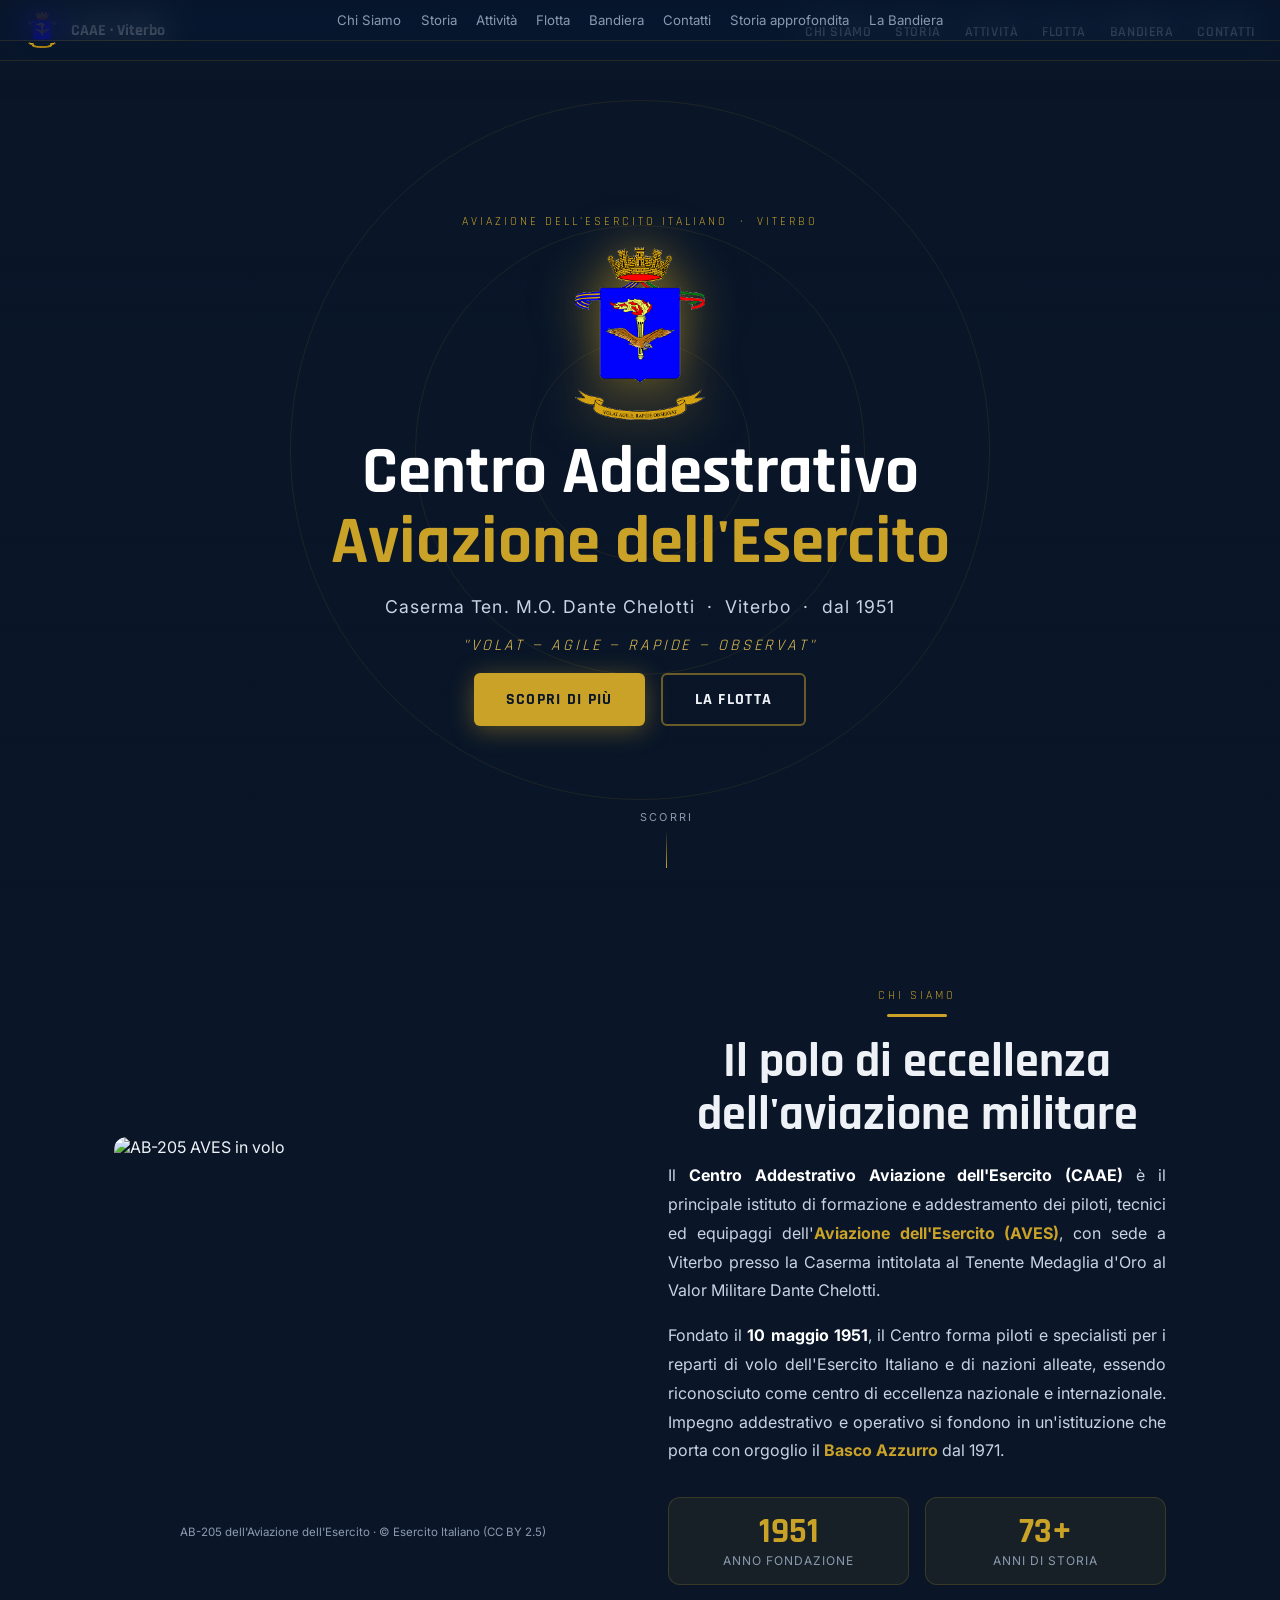
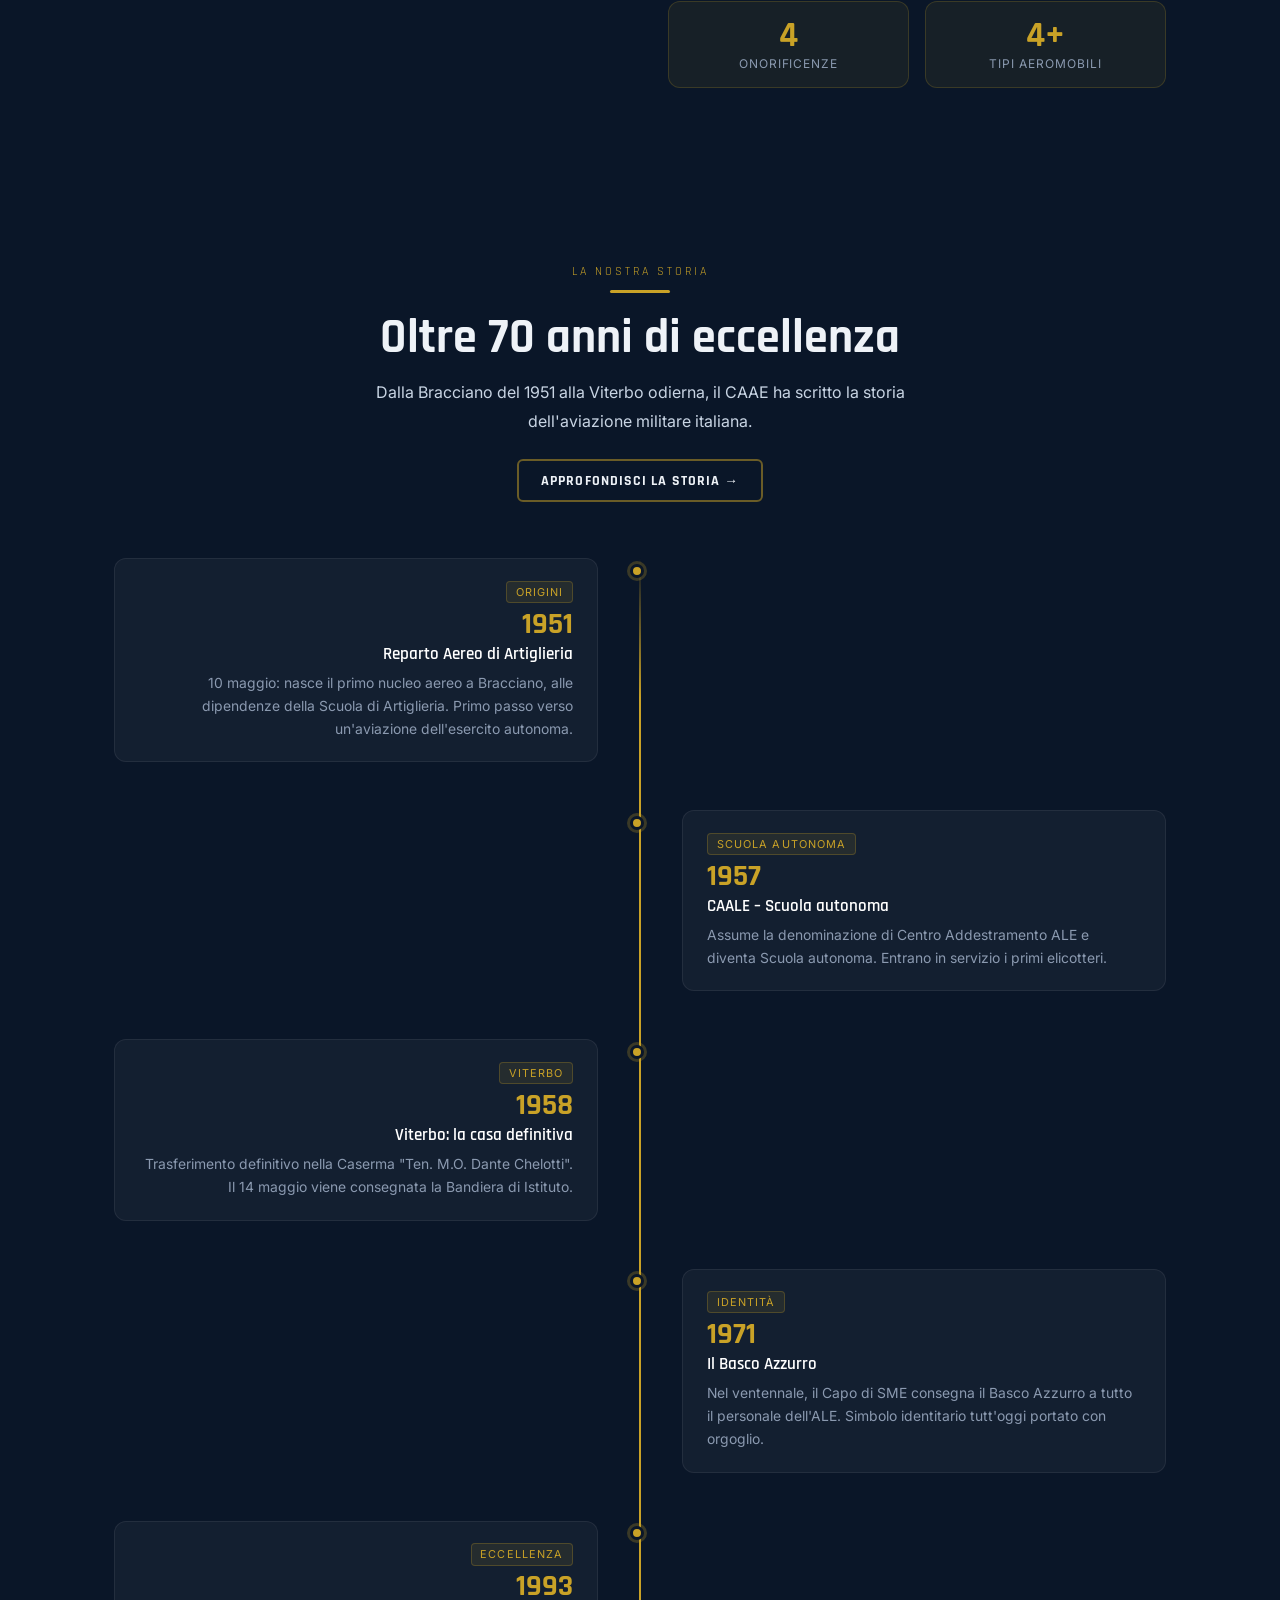
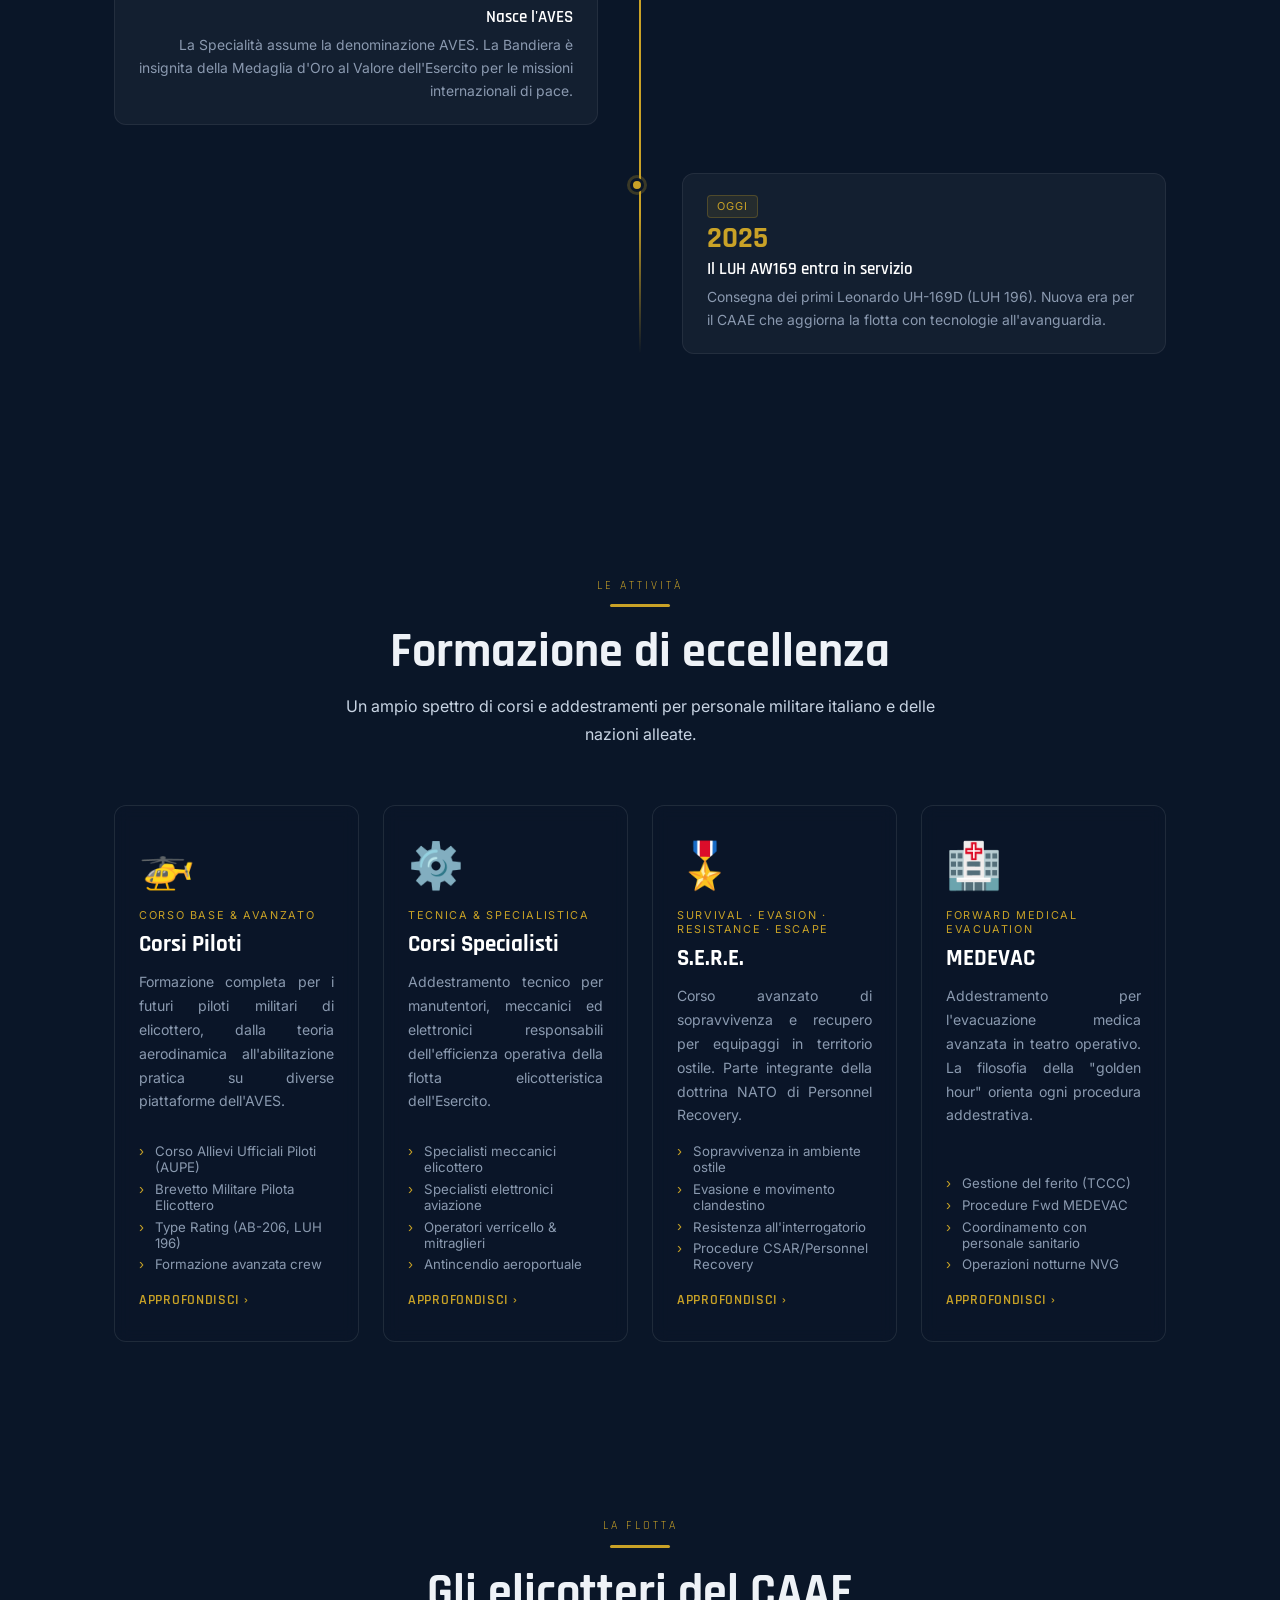
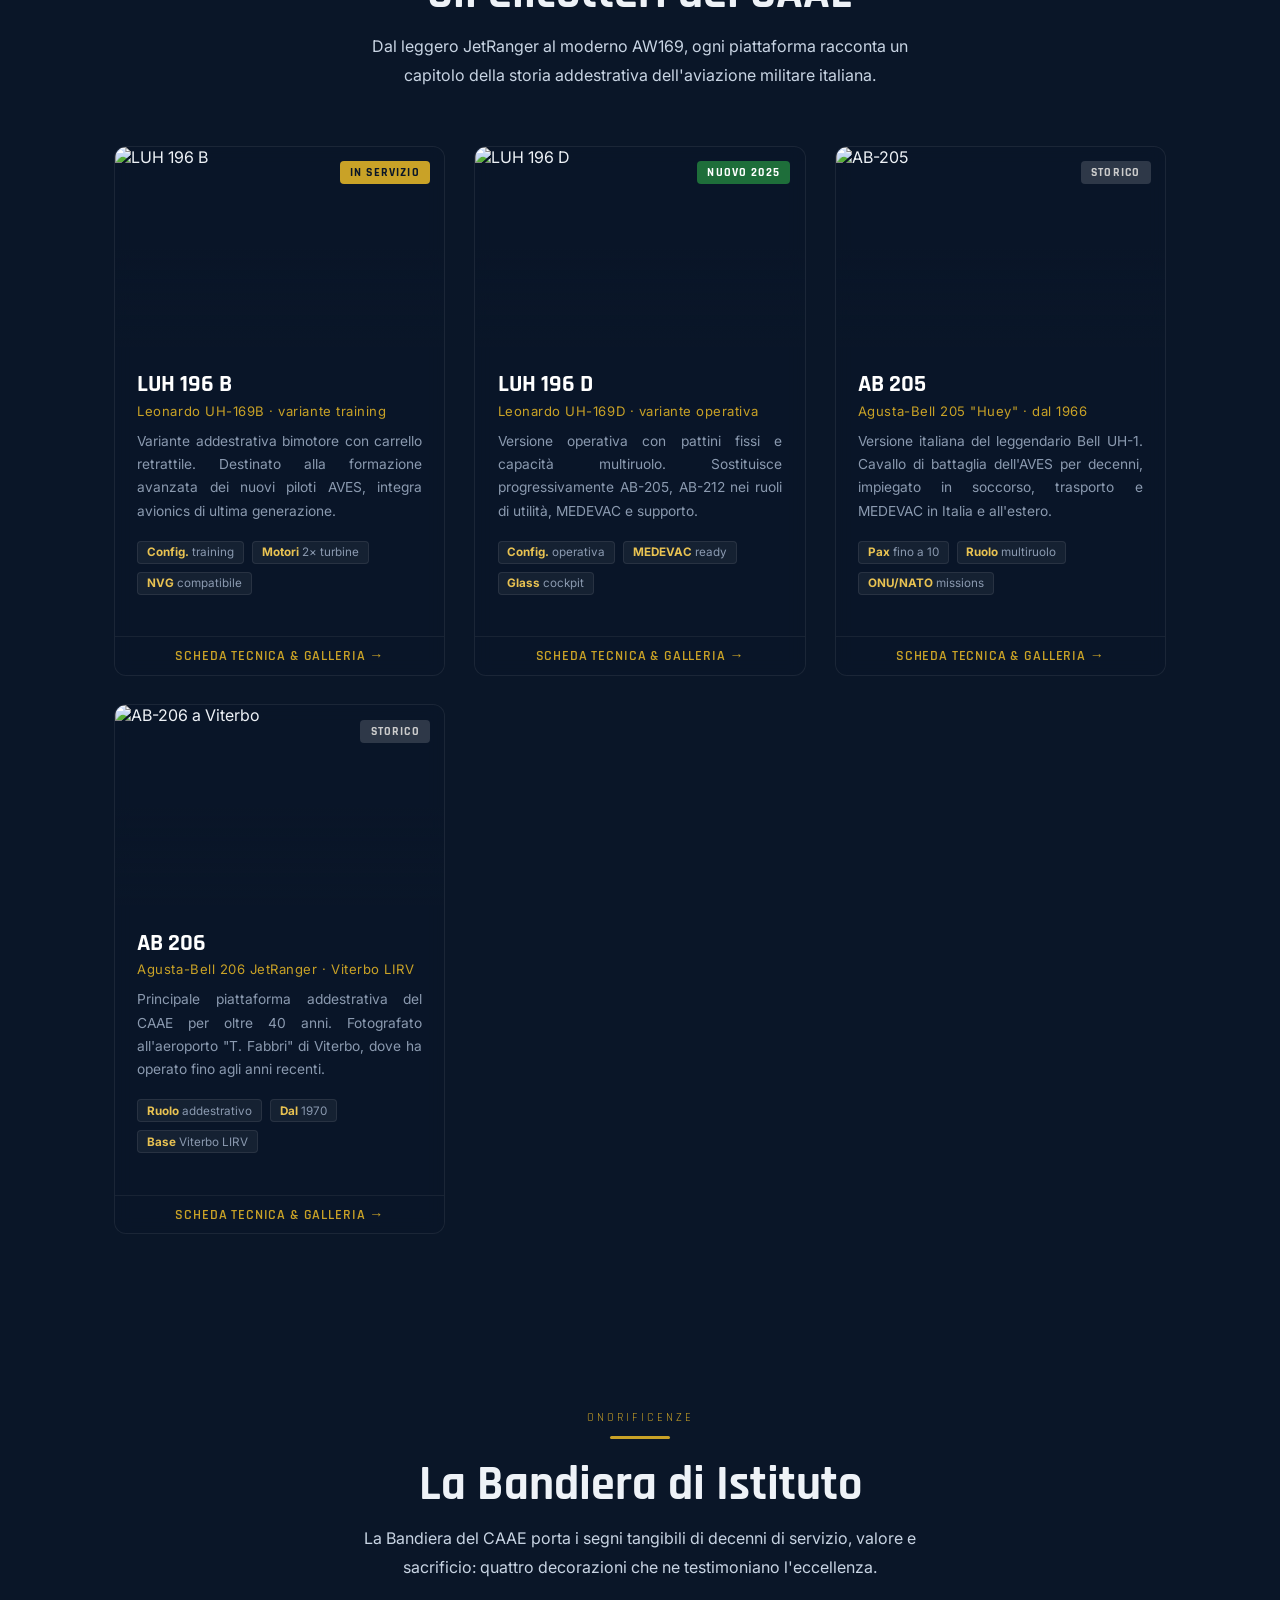
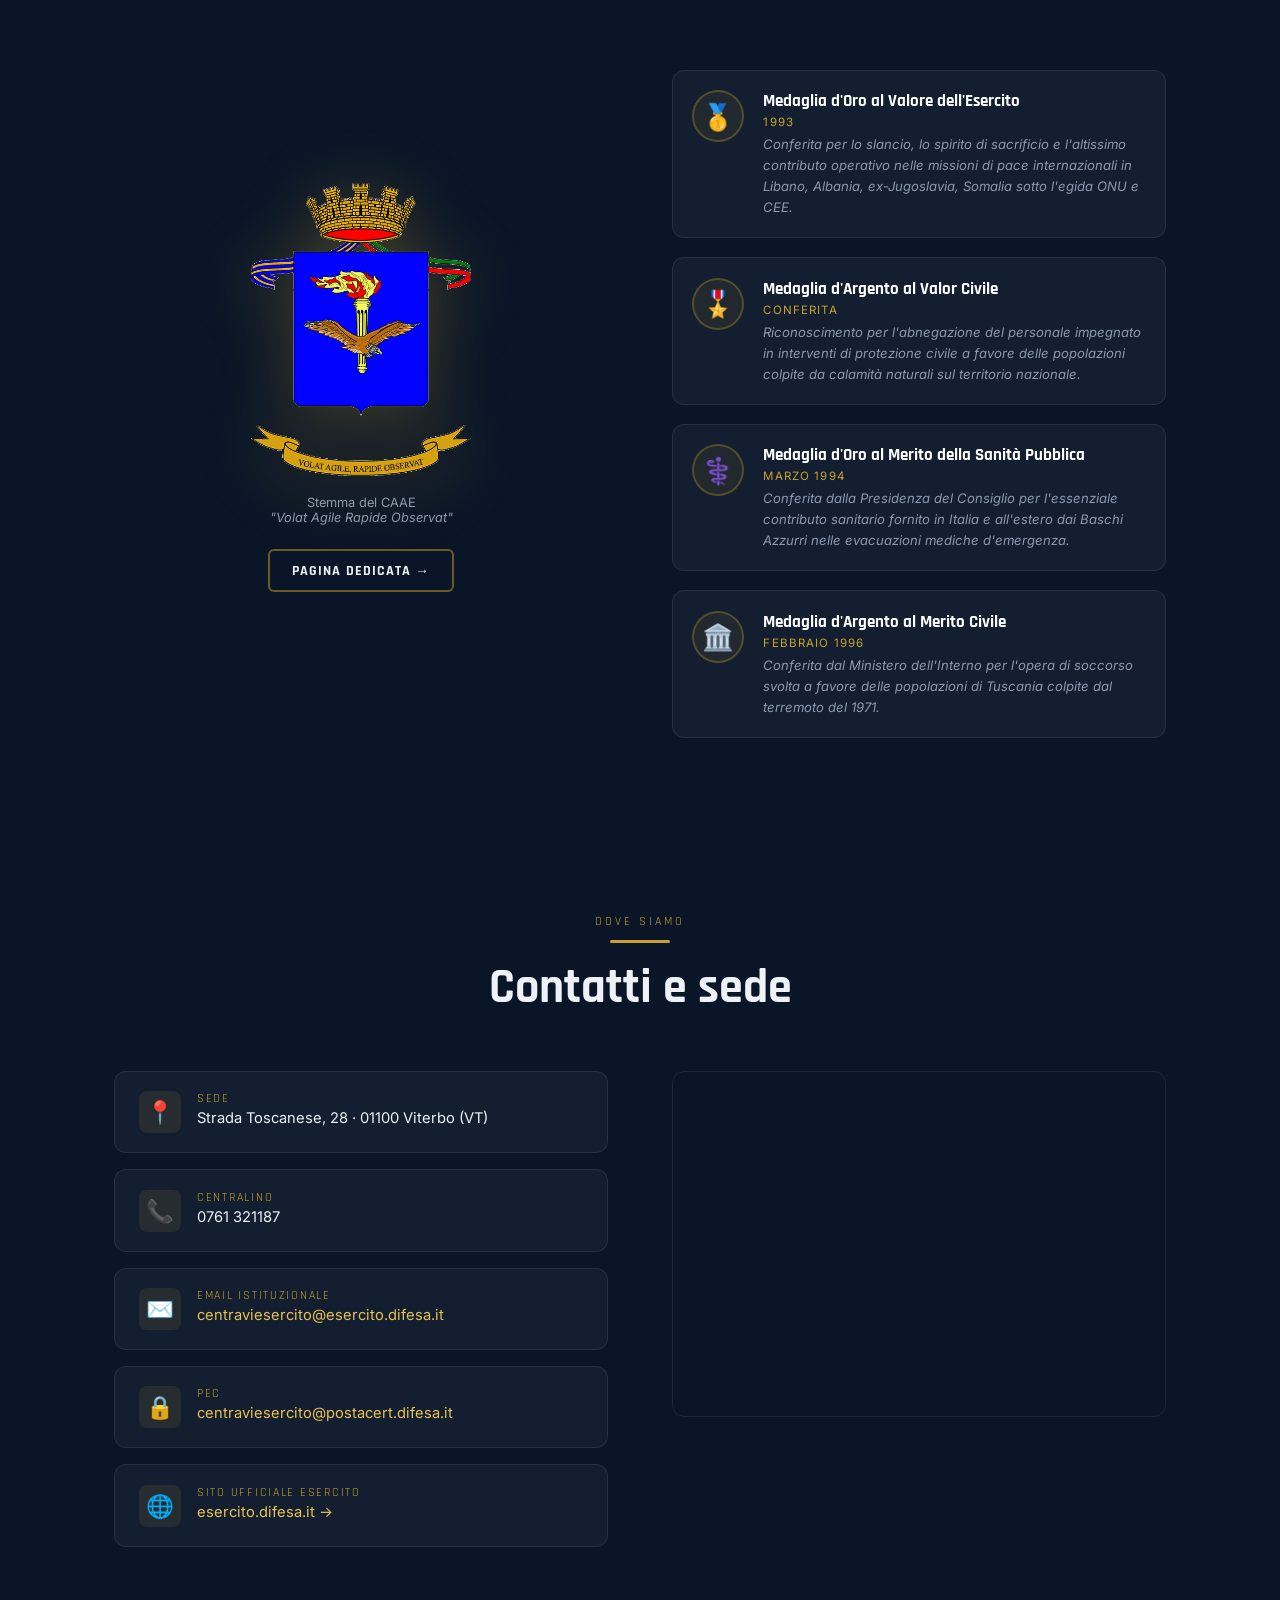
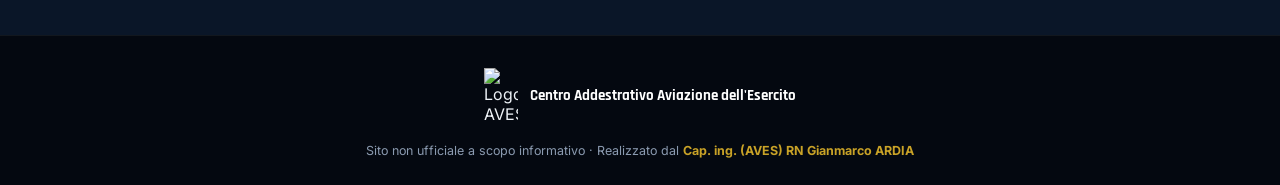
==== index.html @ 3ddbdd48 "fix: transparent stemma, mobile overflow+timeline, clickable cards, CH-47 rimosso, 196D immagine cor" ====
<!DOCTYPE html>
<html lang="it">
<head>
  <meta charset="UTF-8">
  <meta name="viewport" content="width=device-width, initial-scale=1.0">
  <meta name="description" content="Centro Addestrativo Aviazione dell'Esercito (CAAE) – Viterbo. Il cuore della formazione dei piloti e degli specialisti dell'Aviazione dell'Esercito Italiano.">
  <title>CAAE – Centro Addestrativo Aviazione dell'Esercito</title>
  <link rel="preconnect" href="https://fonts.googleapis.com">
  <link rel="preconnect" href="https://fonts.gstatic.com" crossorigin>
  <link href="https://fonts.googleapis.com/css2?family=Rajdhani:wght@400;500;600;700&family=Inter:wght@300;400;500;600&display=swap" rel="stylesheet">
  <link href="https://unpkg.com/aos@2.3.4/dist/aos.css" rel="stylesheet">
  <link rel="stylesheet" href="shared.css">

  <style>
  /* ═══ HERO ═══ */
  #hero{
    position:relative;min-height:100svh;
    display:flex;align-items:center;justify-content:center;
    overflow:hidden;
  }
  .hero-content{
    position:relative;z-index:2;
    text-align:center;padding:5.5rem 1.5rem 3rem;
    display:flex;flex-direction:column;align-items:center;gap:1.1rem;
    max-width:820px;width:100%;
  }
  .hero-logo{
    width:130px;height:auto;object-fit:contain;
    filter:drop-shadow(0 0 24px rgba(201,162,39,.6));
    animation:float 4.5s ease-in-out infinite;
  }
  @keyframes float{0%,100%{transform:translateY(0)}50%{transform:translateY(-12px)}}
  .hero-title{
    font-family:'Rajdhani',sans-serif;font-weight:700;
    font-size:clamp(2.1rem,6vw,4.2rem);
    line-height:1.05;color:#fff;
    animation:fadeDown .9s .3s both;
  }
  .hero-title span{color:var(--gold)}
  .hero-sub{
    font-size:clamp(.9rem,2.2vw,1.1rem);color:#c8d4e3;
    letter-spacing:.06em;
    animation:fadeDown .9s .5s both;
  }
  .hero-motto{
    font-family:'Rajdhani',sans-serif;font-style:italic;
    font-size:clamp(.85rem,2vw,1rem);
    color:var(--gold2);letter-spacing:.18em;text-transform:uppercase;
    animation:fadeDown .9s .7s both;
  }
  .hero-eyebrow{animation:fadeDown .9s .1s both}
  .hero-btns{display:flex;gap:1rem;flex-wrap:wrap;justify-content:center;animation:fadeDown .9s .9s both}
  .hero-scroll{
    position:absolute;bottom:2rem;left:50%;transform:translateX(-50%);
    z-index:2;display:flex;flex-direction:column;align-items:center;gap:.4rem;
    animation:fadeUp 1s 1.2s both;
  }
  .hero-scroll span{font-size:.68rem;letter-spacing:.2em;color:var(--gray);text-transform:uppercase}
  .scroll-line{width:1px;height:38px;background:linear-gradient(to bottom,transparent,var(--gold));animation:scrollDown 1.6s ease-in-out infinite}
  @keyframes scrollDown{0%{opacity:0;transform:scaleY(0);transform-origin:top}50%{opacity:1;transform:scaleY(1)}100%{opacity:0;transform:scaleY(1);transform-origin:bottom}}
  /* Radar rings */
  .radar{
    position:absolute;border-radius:50%;border:1px solid rgba(201,162,39,.1);
    top:50%;left:50%;transform:translate(-50%,-50%);
    animation:radarPulse 3.8s ease-out infinite;pointer-events:none;
  }
  .radar-1{width:700px;height:700px}
  .radar-2{width:450px;height:450px;animation-delay:.9s}
  .radar-3{width:220px;height:220px;animation-delay:1.8s}
  @keyframes radarPulse{0%{opacity:.5;transform:translate(-50%,-50%) scale(.7)}100%{opacity:0;transform:translate(-50%,-50%) scale(1.5)}}
  @keyframes fadeDown{from{opacity:0;transform:translateY(-20px)}to{opacity:1;transform:translateY(0)}}
  @keyframes fadeUp{from{opacity:0;transform:translateY(16px)}to{opacity:1;transform:translateY(0)}}

  /* ═══ ABOUT ═══ */
  #about{background:transparent}
  .about-grid{display:grid;grid-template-columns:1fr 1fr;gap:3.5rem;align-items:center}
  .about-img-wrap{position:relative;border-radius:var(--radius);overflow:hidden}
  .about-img-wrap img{width:100%;height:380px;object-fit:cover;border-radius:var(--radius);transition:transform .6s}
  .about-img-wrap:hover img{transform:scale(1.04)}
  .about-img-caption{font-size:.72rem;color:var(--gray);text-align:center;margin-top:.5rem}
  .about-text{text-align:center}
  .about-text p.body-text{text-align:justify}
  .stats-row{display:grid;grid-template-columns:repeat(2,1fr);gap:1rem;margin-top:2rem}
  .stat-box{
    background:rgba(201,162,39,.07);border:1px solid rgba(201,162,39,.2);
    border-radius:var(--radius);padding:1rem;text-align:center;
  }
  .stat-num{font-family:'Rajdhani',sans-serif;font-size:2.2rem;font-weight:700;color:var(--gold);line-height:1}
  .stat-label{font-size:.75rem;letter-spacing:.08em;color:var(--gray);text-transform:uppercase;margin-top:.2rem}

  /* ═══ STORIA ═══ */
  #storia{background:transparent}
  .timeline{position:relative}
  .timeline::before{
    content:'';position:absolute;left:50%;top:0;bottom:0;width:2px;
    background:linear-gradient(to bottom,transparent,var(--gold) 10%,var(--gold) 90%,transparent);
    transform:translateX(-50%);
  }
  .tl-item{
    display:grid;grid-template-columns:1fr 20px 1fr;
    gap:2rem;align-items:start;margin-bottom:3rem;
  }
  .tl-dot{
    width:14px;height:14px;border-radius:50%;
    background:var(--gold);border:3px solid var(--navy);
    box-shadow:0 0 0 3px rgba(201,162,39,.25);
    margin-top:.35rem;flex-shrink:0;
    transition:box-shadow var(--tr);
  }
  .tl-item:hover .tl-dot{box-shadow:0 0 0 7px rgba(201,162,39,.2)}
  .tl-content{
    background:rgba(255,255,255,.04);border:1px solid rgba(255,255,255,.07);
    border-radius:var(--radius);padding:1.3rem 1.5rem;
    transition:var(--tr);
  }
  .tl-content:hover{border-color:rgba(201,162,39,.3);background:rgba(201,162,39,.04)}
  .tl-year{font-family:'Rajdhani',sans-serif;font-size:1.9rem;font-weight:700;color:var(--gold);line-height:1}
  .tl-title{font-family:'Rajdhani',sans-serif;font-size:1.05rem;font-weight:600;color:#fff;margin:.2rem 0 .4rem}
  .tl-text{font-size:.87rem;color:#8b9ab0;line-height:1.65}
  .tl-tag{display:inline-block;font-size:.68rem;letter-spacing:.1em;text-transform:uppercase;padding:.2rem .55rem;background:rgba(201,162,39,.1);color:var(--gold);border:1px solid rgba(201,162,39,.25);border-radius:4px;margin-bottom:.4rem}
  /* odd = right; even = left */
  .tl-item:nth-child(odd)  .tl-left  {grid-column:1;text-align:right}
  .tl-item:nth-child(odd)  .tl-center{grid-column:2}
  .tl-item:nth-child(odd)  .tl-right {grid-column:3;opacity:0;pointer-events:none}
  .tl-item:nth-child(even) .tl-left  {grid-column:1;opacity:0;pointer-events:none}
  .tl-item:nth-child(even) .tl-center{grid-column:2}
  .tl-item:nth-child(even) .tl-right {grid-column:3}

  /* ═══ ATTIVITÀ ═══ */
  #attivita{background:transparent}
  .activities-grid{display:grid;grid-template-columns:repeat(auto-fit,minmax(240px,1fr));gap:1.5rem}
  .activity-card{
    background:rgba(10,22,40,.7);backdrop-filter:blur(8px);
    border:1px solid rgba(255,255,255,.09);
    border-radius:var(--radius);padding:2rem 1.5rem;
    transition:var(--tr);position:relative;overflow:hidden;display:flex;flex-direction:column;
  }
  .activity-card::before{
    content:'';position:absolute;inset:0;
    background:linear-gradient(135deg,rgba(201,162,39,.08) 0%,transparent 60%);
    opacity:0;transition:opacity var(--tr);
  }
  .activity-card:hover{transform:translateY(-6px);border-color:rgba(201,162,39,.4);box-shadow:0 20px 50px rgba(0,0,0,.5)}
  .activity-card:hover::before{opacity:1}
  .activity-icon{font-size:2.8rem;margin-bottom:1rem;display:block}
  .activity-tag{font-size:.68rem;letter-spacing:.15em;text-transform:uppercase;color:var(--gold);margin-bottom:.4rem}
  .activity-title{font-family:'Rajdhani',sans-serif;font-size:1.45rem;font-weight:700;color:#fff;margin-bottom:.7rem}
  .activity-text{font-size:.88rem;color:#8b9ab0;line-height:1.7;text-align:justify;flex:1}
  .activity-list{margin-top:1rem;display:flex;flex-direction:column;gap:.35rem}
  .activity-list li{font-size:.83rem;color:#8b9ab0;padding-left:1rem;position:relative}
  .activity-list li::before{content:'›';position:absolute;left:0;color:var(--gold)}
  .activity-link{
    display:inline-flex;align-items:center;gap:.4rem;margin-top:1.2rem;
    font-family:'Rajdhani',sans-serif;font-size:.88rem;font-weight:600;
    color:var(--gold);letter-spacing:.05em;text-transform:uppercase;
    transition:gap var(--tr),color var(--tr);
  }
  .activity-link:hover{gap:.7rem;color:var(--gold2)}

  /* ═══ FLOTTA ═══ */
  #flotta{background:transparent}
  .fleet-grid{display:grid;grid-template-columns:repeat(auto-fit,minmax(260px,1fr));gap:1.8rem}
  .heli-card{
    background:rgba(10,22,40,.75);backdrop-filter:blur(8px);
    border-radius:var(--radius);overflow:hidden;
    border:1px solid rgba(255,255,255,.07);transition:var(--tr);
  }
  .heli-card:hover{transform:translateY(-8px);box-shadow:0 24px 60px rgba(0,0,0,.6);border-color:rgba(201,162,39,.3)}
  .heli-img-wrap{position:relative;height:200px;overflow:hidden}
  .heli-img-wrap img{width:100%;height:100%;object-fit:cover;transition:transform .6s}
  .heli-card:hover .heli-img-wrap img{transform:scale(1.07)}
  .heli-img-overlay{position:absolute;inset:0;background:linear-gradient(to top,rgba(10,22,40,.9) 0%,transparent 50%)}
  .heli-badge{
    position:absolute;top:.9rem;right:.9rem;
    font-family:'Rajdhani',sans-serif;font-size:.72rem;font-weight:700;
    letter-spacing:.1em;padding:.25rem .65rem;border-radius:4px;
  }
  .badge-active{background:var(--gold);color:var(--navy)}
  .badge-new{background:#1e6e3a;color:#fff}
  .badge-legacy{background:rgba(255,255,255,.15);color:#ccc}
  .heli-body{padding:1.4rem}
  .heli-name{font-family:'Rajdhani',sans-serif;font-size:1.5rem;font-weight:700;color:#fff;margin-bottom:.2rem}
  .heli-full{font-size:.82rem;color:var(--gold);letter-spacing:.04em;margin-bottom:.7rem}
  .heli-desc{font-size:.86rem;color:#8b9ab0;line-height:1.7;text-align:justify}
  .heli-specs{display:flex;flex-wrap:wrap;gap:.5rem;margin-top:1.1rem}
  .spec-chip{font-size:.73rem;padding:.22rem .55rem;border-radius:4px;background:rgba(255,255,255,.05);color:#8b9ab0;border:1px solid rgba(255,255,255,.08)}
  .spec-chip b{color:var(--gold2)}
  .heli-link{
    display:flex;align-items:center;justify-content:center;
    margin-top:1.2rem;padding:.6rem;
    border-top:1px solid rgba(255,255,255,.06);
    font-family:'Rajdhani',sans-serif;font-size:.88rem;font-weight:600;
    color:var(--gold);letter-spacing:.06em;text-transform:uppercase;
    transition:color var(--tr),background var(--tr);border-radius:0 0 var(--radius) var(--radius);
    gap:.4rem;
  }
  .heli-link:hover{background:rgba(201,162,39,.08);color:var(--gold2)}

  /* ═══ BANDIERA ═══ */
  #bandiera{background:transparent}
  .bandiera-grid{display:grid;grid-template-columns:1fr 1fr;gap:4rem;align-items:center}
  .bandiera-img-wrap{text-align:center}
  .bandiera-img-wrap img{width:220px;height:auto;object-fit:contain;filter:drop-shadow(0 8px 32px rgba(201,162,39,.3));margin:0 auto}
  .dec-grid{display:grid;grid-template-columns:1fr;gap:1.2rem;margin-top:2rem}
  .dec-card{
    display:flex;gap:1.2rem;align-items:flex-start;
    background:rgba(255,255,255,.04);border:1px solid rgba(255,255,255,.08);
    border-radius:var(--radius);padding:1.2rem;
    transition:var(--tr);
  }
  .dec-card:hover{border-color:rgba(201,162,39,.4);background:rgba(201,162,39,.04);transform:translateX(4px)}
  .dec-medal{
    width:52px;height:52px;border-radius:50%;flex-shrink:0;
    display:flex;align-items:center;justify-content:center;font-size:1.6rem;
    border:2px solid rgba(201,162,39,.3);background:rgba(201,162,39,.08);
  }
  .dec-body .dec-name{font-family:'Rajdhani',sans-serif;font-size:1.05rem;font-weight:700;color:#fff;margin-bottom:.2rem}
  .dec-body .dec-year{font-size:.72rem;color:var(--gold);letter-spacing:.1em;text-transform:uppercase;margin-bottom:.3rem}
  .dec-body .dec-mot{font-size:.82rem;color:#8b9ab0;line-height:1.6;font-style:italic}

  /* ═══ CONTATTI ═══ */
  #contatti{background:transparent}
  .contact-grid{display:grid;grid-template-columns:1fr 1fr;gap:4rem;align-items:start}
  .contact-cards{display:flex;flex-direction:column;gap:1rem}
  .contact-card{
    display:flex;gap:1rem;align-items:flex-start;
    background:rgba(255,255,255,.04);border:1px solid rgba(255,255,255,.08);
    border-radius:var(--radius);padding:1.2rem 1.5rem;transition:var(--tr);
  }
  .contact-card:hover{border-color:rgba(201,162,39,.35);background:rgba(201,162,39,.04)}
  .contact-icon{font-size:1.4rem;width:42px;height:42px;display:flex;align-items:center;justify-content:center;background:rgba(201,162,39,.1);border-radius:8px;flex-shrink:0}
  .contact-label{font-family:'Rajdhani',sans-serif;font-size:.72rem;letter-spacing:.15em;text-transform:uppercase;color:var(--gold);margin-bottom:.2rem}
  .contact-value{color:var(--light);font-size:.92rem}
  .map-wrap{border-radius:var(--radius);overflow:hidden;border:1px solid rgba(255,255,255,.08)}
  .map-wrap iframe{width:100%;height:340px;border:none;filter:grayscale(.5) invert(.9) hue-rotate(200deg)}

  /* ═══ MOBILE RESPONSIVE ═══ */
  @media(max-width:900px){
    .about-grid,.bandiera-grid,.contact-grid{grid-template-columns:1fr}
    .timeline::before{left:10px}
    .tl-item{grid-template-columns:24px 1fr!important;gap:1rem!important}
    /* Place dot in col 1, content in col 2 – DON'T hide content divs */
    .tl-dot{grid-column:1!important;grid-row:1!important;margin-top:.4rem}
    .tl-item .tl-content{grid-column:2!important;grid-row:1!important;text-align:left!important;opacity:1!important;pointer-events:auto!important}
    /* Hide only truly empty placeholder divs (no tl-content class) */
    .tl-item>.tl-left:not(.tl-content),.tl-item>.tl-right:not(.tl-content){display:none!important}
    .about-img-wrap img{height:260px}
    .bandiera-img-wrap{margin-bottom:1.5rem}
  }
  @media(max-width:600px){
    .hero-logo{width:100px}
    .radar-1{width:300px;height:300px}
    .radar-2{width:200px;height:200px}
    .radar-3{display:none}
    .stats-row{grid-template-columns:1fr 1fr}
    .hero-btns{flex-direction:column;width:100%;max-width:300px}
    .hero-btns .btn{justify-content:center;text-align:center}
  }
  </style>
</head>
<body>

<!-- ═══ DYNAMIC BACKGROUNDS ═══ -->
<div id="dynamic-bg">
  <div class="bg-layer active" id="bg-hero"   style="background-image:url('https://upload.wikimedia.org/wikipedia/commons/thumb/b/b8/Italian_Army_Agusta-Bell_AB-212_%28ISAF%29.jpg/1280px-Italian_Army_Agusta-Bell_AB-212_%28ISAF%29.jpg')"></div>
  <div class="bg-layer"        id="bg-about"  style="background-image:url('https://upload.wikimedia.org/wikipedia/commons/thumb/2/2b/Italian_Army_Aviation_AB_205_helicopter.png/1280px-Italian_Army_Aviation_AB_205_helicopter.png')"></div>
  <div class="bg-layer"        id="bg-storia" style="background-image:url('https://upload.wikimedia.org/wikipedia/commons/thumb/b/bd/Mangusta_Iraq.jpg/1280px-Mangusta_Iraq.jpg')"></div>
  <div class="bg-layer"        id="bg-attivita" style="background-image:url('https://upload.wikimedia.org/wikipedia/commons/thumb/2/2c/Italian_Army_Agusta_AB-412_Grifone_Bidini-1.jpg/1280px-Italian_Army_Agusta_AB-412_Grifone_Bidini-1.jpg')"></div>
  <div class="bg-layer"        id="bg-flotta" style="background-image:url('https://upload.wikimedia.org/wikipedia/commons/thumb/e/e7/MM81993_EI.109_Leonardo_UH-169B_Italian_Army_RAF_Fairford_12.7.23_%2853077211348%29.jpg/1280px-MM81993_EI.109_Leonardo_UH-169B_Italian_Army_RAF_Fairford_12.7.23_%2853077211348%29.jpg')"></div>
  <div class="bg-layer"        id="bg-bandiera" style="background-image:url('https://upload.wikimedia.org/wikipedia/commons/thumb/2/2c/Italian_Army_Agusta_AB-412_Grifone_Bidini-1.jpg/1280px-Italian_Army_Agusta_AB-412_Grifone_Bidini-1.jpg')"></div>
  <div class="bg-layer"        id="bg-contatti" style="background-image:url('https://upload.wikimedia.org/wikipedia/commons/thumb/a/af/Agusta-Bell_AB-206A_JetRanger%2C_Italy_-_Army_JP7373821.jpg/1280px-Agusta-Bell_AB-206A_JetRanger%2C_Italy_-_Army_JP7373821.jpg')"></div>
</div>
<div class="bg-overlay"></div>

<!-- ═══ NAV ═══ -->
<nav id="navbar">
  <a href="#hero" class="nav-brand">
    <img src="stemma_caae.png" alt="Stemma CAAE">
    <span>CAAE · Viterbo</span>
  </a>
  <ul class="nav-links">
    <li><a href="#about">Chi Siamo</a></li>
    <li><a href="#storia">Storia</a></li>
    <li><a href="#attivita">Attività</a></li>
    <li><a href="#flotta">Flotta</a></li>
    <li><a href="#bandiera">Bandiera</a></li>
    <li><a href="#contatti">Contatti</a></li>
  </ul>
  <div class="hamburger" id="hamburger" role="button" aria-label="Menu" aria-expanded="false">
    <span></span><span></span><span></span>
  </div>
</nav>

<div class="mobile-menu" id="mobileMenu" role="dialog" aria-label="Menu principale">
  <button class="mobile-close" id="menuClose" aria-label="Chiudi menu">✕</button>
  <a href="#about"    onclick="closeMenu()">Chi Siamo</a>
  <a href="#storia"   onclick="closeMenu()">Storia</a>
  <a href="#attivita" onclick="closeMenu()">Attività</a>
  <a href="#flotta"   onclick="closeMenu()">Flotta</a>
  <a href="#bandiera" onclick="closeMenu()">Bandiera</a>
  <a href="#contatti" onclick="closeMenu()">Contatti</a>
  <a href="bandiera.html" onclick="closeMenu()" style="font-size:1rem;color:var(--gold)">→ Approfondimenti</a>
</div>

<!-- ═══ HERO ═══ -->
<section id="hero">
  <div class="radar radar-1"></div>
  <div class="radar radar-2"></div>
  <div class="radar radar-3"></div>
  <div class="hero-content">
    <p class="label hero-eyebrow">Aviazione dell'Esercito Italiano &nbsp;·&nbsp; Viterbo</p>
    <img class="hero-logo" src="stemma_caae.png" alt="Stemma CAAE">
    <h1 class="hero-title">
      Centro Addestrativo<br>
      <span>Aviazione dell'Esercito</span>
    </h1>
    <p class="hero-sub">Caserma Ten. M.O. Dante Chelotti &nbsp;·&nbsp; Viterbo &nbsp;·&nbsp; dal 1951</p>
    <p class="hero-motto">"Volat &mdash; Agile &mdash; Rapide &mdash; Observat"</p>
    <div class="hero-btns">
      <a href="#about" class="btn btn-gold">Scopri di più</a>
      <a href="#flotta" class="btn btn-outline">La Flotta</a>
    </div>
  </div>
  <div class="hero-scroll"><span>Scorri</span><div class="scroll-line"></div></div>
</section>

<!-- ═══ ABOUT ═══ -->
<section id="about">
  <div class="container">
    <div class="about-grid">
      <div data-aos="fade-right" data-aos-duration="800">
        <div class="about-img-wrap">
          <img src="https://upload.wikimedia.org/wikipedia/commons/thumb/2/2b/Italian_Army_Aviation_AB_205_helicopter.png/960px-Italian_Army_Aviation_AB_205_helicopter.png"
               alt="AB-205 AVES in volo" loading="lazy">
        </div>
        <p class="about-img-caption">AB-205 dell'Aviazione dell'Esercito · © Esercito Italiano (CC BY 2.5)</p>
      </div>
      <div data-aos="fade-left" data-aos-duration="800" class="about-text">
        <p class="label">Chi siamo</p>
        <div class="divider"></div>
        <h2 class="section-heading" style="margin-bottom:1.2rem;">Il polo di eccellenza<br>dell'aviazione militare</h2>
        <p class="body-text">
          Il <strong style="color:#fff">Centro Addestrativo Aviazione dell'Esercito (CAAE)</strong>
          è il principale istituto di formazione e addestramento dei piloti, tecnici ed equipaggi
          dell'<strong style="color:var(--gold)">Aviazione dell'Esercito (AVES)</strong>, con sede a Viterbo
          presso la Caserma intitolata al Tenente Medaglia d'Oro al Valor Militare Dante Chelotti.
        </p>
        <p class="body-text" style="margin-top:1rem;">
          Fondato il <strong style="color:#fff">10 maggio 1951</strong>, il Centro forma piloti e specialisti
          per i reparti di volo dell'Esercito Italiano e di nazioni alleate, essendo riconosciuto come
          centro di eccellenza nazionale e internazionale. Impegno addestrativo e operativo si fondono
          in un'istituzione che porta con orgoglio il <strong style="color:var(--gold)">Basco Azzurro</strong>
          dal 1971.
        </p>
        <div class="stats-row">
          <div class="stat-box">
            <div class="stat-num" data-count="1951" data-display="year">1951</div>
            <div class="stat-label">Anno fondazione</div>
          </div>
          <div class="stat-box">
            <div class="stat-num" data-count="73">73+</div>
            <div class="stat-label">Anni di storia</div>
          </div>
          <div class="stat-box">
            <div class="stat-num">4</div>
            <div class="stat-label">Onorificenze</div>
          </div>
          <div class="stat-box">
            <div class="stat-num">4+</div>
            <div class="stat-label">Tipi aeromobili</div>
          </div>
        </div>
      </div>
    </div>
  </div>
</section>

<!-- ═══ STORIA ═══ -->
<section id="storia">
  <div class="container">
    <div class="section-intro" data-aos="fade-up">
      <p class="label">La nostra storia</p>
      <div class="divider"></div>
      <h2 class="section-heading">Oltre 70 anni di eccellenza</h2>
      <p class="body-text" style="max-width:600px;margin:.8rem auto 0;text-align:center;">
        Dalla Bracciano del 1951 alla Viterbo odierna, il CAAE ha scritto la storia
        dell'aviazione militare italiana.
      </p>
      <div style="margin-top:1.5rem;">
        <a href="storia.html" class="btn btn-outline" style="font-size:.85rem;padding:.65rem 1.4rem;">Approfondisci la storia →</a>
      </div>
    </div>
    <div class="timeline">

      <!-- 1951 -->
      <div class="tl-item" data-aos="fade-right">
        <div class="tl-content tl-left">
          <span class="tl-tag">Origini</span>
          <div class="tl-year">1951</div>
          <div class="tl-title">Reparto Aereo di Artiglieria</div>
          <p class="tl-text">10 maggio: nasce il primo nucleo aereo a Bracciano, alle dipendenze della Scuola di Artiglieria. Primo passo verso un'aviazione dell'esercito autonoma.</p>
        </div>
        <div class="tl-dot tl-center"></div>
        <div class="tl-right"></div>
      </div>

      <!-- 1957 -->
      <div class="tl-item" data-aos="fade-left">
        <div class="tl-left"></div>
        <div class="tl-dot tl-center"></div>
        <div class="tl-content tl-right">
          <span class="tl-tag">Scuola autonoma</span>
          <div class="tl-year">1957</div>
          <div class="tl-title">CAALE – Scuola autonoma</div>
          <p class="tl-text">Assume la denominazione di Centro Addestramento ALE e diventa Scuola autonoma. Entrano in servizio i primi elicotteri.</p>
        </div>
      </div>

      <!-- 1958 -->
      <div class="tl-item" data-aos="fade-right">
        <div class="tl-content tl-left">
          <span class="tl-tag">Viterbo</span>
          <div class="tl-year">1958</div>
          <div class="tl-title">Viterbo: la casa definitiva</div>
          <p class="tl-text">Trasferimento definitivo nella Caserma "Ten. M.O. Dante Chelotti". Il 14 maggio viene consegnata la Bandiera di Istituto.</p>
        </div>
        <div class="tl-dot tl-center"></div>
        <div class="tl-right"></div>
      </div>

      <!-- 1971 -->
      <div class="tl-item" data-aos="fade-left">
        <div class="tl-left"></div>
        <div class="tl-dot tl-center"></div>
        <div class="tl-content tl-right">
          <span class="tl-tag">Identità</span>
          <div class="tl-year">1971</div>
          <div class="tl-title">Il Basco Azzurro</div>
          <p class="tl-text">Nel ventennale, il Capo di SME consegna il Basco Azzurro a tutto il personale dell'ALE. Simbolo identitario tutt'oggi portato con orgoglio.</p>
        </div>
      </div>

      <!-- 1993 -->
      <div class="tl-item" data-aos="fade-right">
        <div class="tl-content tl-left">
          <span class="tl-tag">Eccellenza</span>
          <div class="tl-year">1993</div>
          <div class="tl-title">Nasce l'AVES</div>
          <p class="tl-text">La Specialità assume la denominazione AVES. La Bandiera è insignita della Medaglia d'Oro al Valore dell'Esercito per le missioni internazionali di pace.</p>
        </div>
        <div class="tl-dot tl-center"></div>
        <div class="tl-right"></div>
      </div>

      <!-- 2025 -->
      <div class="tl-item" data-aos="fade-left">
        <div class="tl-left"></div>
        <div class="tl-dot tl-center"></div>
        <div class="tl-content tl-right">
          <span class="tl-tag">Oggi</span>
          <div class="tl-year">2025</div>
          <div class="tl-title">Il LUH AW169 entra in servizio</div>
          <p class="tl-text">Consegna dei primi Leonardo UH-169D (LUH 196). Nuova era per il CAAE che aggiorna la flotta con tecnologie all'avanguardia.</p>
        </div>
      </div>

    </div>
  </div>
</section>

<!-- ═══ ATTIVITÀ ═══ -->
<section id="attivita">
  <div class="container">
    <div class="section-intro" data-aos="fade-up">
      <p class="label">Le attività</p>
      <div class="divider"></div>
      <h2 class="section-heading">Formazione di eccellenza</h2>
      <p class="body-text" style="max-width:600px;margin:.8rem auto 0;text-align:center;">
        Un ampio spettro di corsi e addestramenti per personale militare italiano e delle nazioni alleate.
      </p>
    </div>
    <div class="activities-grid">

      <a href="corsi/piloti.html" class="activity-card" data-aos="fade-up" data-aos-delay="0">
        <span class="activity-icon">🚁</span>
        <p class="activity-tag">Corso Base &amp; Avanzato</p>
        <h3 class="activity-title">Corsi Piloti</h3>
        <p class="activity-text">Formazione completa per i futuri piloti militari di elicottero, dalla teoria aerodinamica all'abilitazione pratica su diverse piattaforme dell'AVES.</p>
        <ul class="activity-list">
          <li>Corso Allievi Ufficiali Piloti (AUPE)</li>
          <li>Brevetto Militare Pilota Elicottero</li>
          <li>Type Rating (AB-206, LUH 196)</li>
          <li>Formazione avanzata crew</li>
        </ul>
        <span class="activity-link">Approfondisci ›</span>
      </a>

      <a href="corsi/specialisti.html" class="activity-card" data-aos="fade-up" data-aos-delay="100">
        <span class="activity-icon">⚙️</span>
        <p class="activity-tag">Tecnica &amp; Specialistica</p>
        <h3 class="activity-title">Corsi Specialisti</h3>
        <p class="activity-text">Addestramento tecnico per manutentori, meccanici ed elettronici responsabili dell'efficienza operativa della flotta elicotteristica dell'Esercito.</p>
        <ul class="activity-list">
          <li>Specialisti meccanici elicottero</li>
          <li>Specialisti elettronici aviazione</li>
          <li>Operatori verricello &amp; mitraglieri</li>
          <li>Antincendio aeroportuale</li>
        </ul>
        <span class="activity-link">Approfondisci ›</span>
      </a>

      <a href="corsi/sere.html" class="activity-card" data-aos="fade-up" data-aos-delay="200">
        <span class="activity-icon">🎖️</span>
        <p class="activity-tag">Survival · Evasion · Resistance · Escape</p>
        <h3 class="activity-title">S.E.R.E.</h3>
        <p class="activity-text">Corso avanzato di sopravvivenza e recupero per equipaggi in territorio ostile. Parte integrante della dottrina NATO di Personnel Recovery.</p>
        <ul class="activity-list">
          <li>Sopravvivenza in ambiente ostile</li>
          <li>Evasione e movimento clandestino</li>
          <li>Resistenza all'interrogatorio</li>
          <li>Procedure CSAR/Personnel Recovery</li>
        </ul>
        <span class="activity-link">Approfondisci ›</span>
      </a>

      <a href="corsi/medevac.html" class="activity-card" data-aos="fade-up" data-aos-delay="300">
        <span class="activity-icon">🏥</span>
        <p class="activity-tag">Forward Medical Evacuation</p>
        <h3 class="activity-title">MEDEVAC</h3>
        <p class="activity-text">Addestramento per l'evacuazione medica avanzata in teatro operativo. La filosofia della "golden hour" orienta ogni procedura addestrativa.</p>
        <ul class="activity-list">
          <li>Gestione del ferito (TCCC)</li>
          <li>Procedure Fwd MEDEVAC</li>
          <li>Coordinamento con personale sanitario</li>
          <li>Operazioni notturne NVG</li>
        </ul>
        <span class="activity-link">Approfondisci ›</span>
      </a>

    </div>
  </div>
</section>

<!-- ═══ FLOTTA ═══ -->
<section id="flotta">
  <div class="container">
    <div class="section-intro" data-aos="fade-up">
      <p class="label">La flotta</p>
      <div class="divider"></div>
      <h2 class="section-heading">Gli elicotteri del CAAE</h2>
      <p class="body-text" style="max-width:600px;margin:.8rem auto 0;text-align:center;">
        Dal leggero JetRanger al moderno AW169, ogni piattaforma racconta un capitolo
        della storia addestrativa dell'aviazione militare italiana.
      </p>
    </div>
    <div class="fleet-grid">

      <a href="flotta/luh196b.html" class="heli-card" data-aos="fade-up" data-aos-delay="0">
        <div class="heli-img-wrap">
          <img src="https://upload.wikimedia.org/wikipedia/commons/thumb/e/e7/MM81993_EI.109_Leonardo_UH-169B_Italian_Army_RAF_Fairford_12.7.23_%2853077211348%29.jpg/960px-MM81993_EI.109_Leonardo_UH-169B_Italian_Army_RAF_Fairford_12.7.23_%2853077211348%29.jpg"
               alt="LUH 196 B" loading="lazy">
          <div class="heli-img-overlay"></div>
          <span class="heli-badge badge-active">IN SERVIZIO</span>
        </div>
        <div class="heli-body">
          <div class="heli-name">LUH 196 B</div>
          <div class="heli-full">Leonardo UH-169B · variante training</div>
          <p class="heli-desc">Variante addestrativa bimotore con carrello retrattile. Destinato alla formazione avanzata dei nuovi piloti AVES, integra avionics di ultima generazione.</p>
          <div class="heli-specs">
            <div class="spec-chip"><b>Config.</b> training</div>
            <div class="spec-chip"><b>Motori</b> 2× turbine</div>
            <div class="spec-chip"><b>NVG</b> compatibile</div>
          </div>
        </div>
        <span class="heli-link">Scheda tecnica &amp; galleria →</span>
      </a>

      <a href="flotta/luh196d.html" class="heli-card" data-aos="fade-up" data-aos-delay="100">
        <div class="heli-img-wrap">
          <img src="https://upload.wikimedia.org/wikipedia/commons/thumb/2/2c/Italian_Army_Agusta_AB-412_Grifone_Bidini-1.jpg/1280px-Italian_Army_Agusta_AB-412_Grifone_Bidini-1.jpg"
               alt="LUH 196 D"
               loading="lazy">
          <div class="heli-img-overlay"></div>
          <span class="heli-badge badge-new">NUOVO 2025</span>
        </div>
        <div class="heli-body">
          <div class="heli-name">LUH 196 D</div>
          <div class="heli-full">Leonardo UH-169D · variante operativa</div>
          <p class="heli-desc">Versione operativa con pattini fissi e capacità multiruolo. Sostituisce progressivamente AB-205, AB-212 nei ruoli di utilità, MEDEVAC e supporto.</p>
          <div class="heli-specs">
            <div class="spec-chip"><b>Config.</b> operativa</div>
            <div class="spec-chip"><b>MEDEVAC</b> ready</div>
            <div class="spec-chip"><b>Glass</b> cockpit</div>
          </div>
        </div>
        <span class="heli-link">Scheda tecnica &amp; galleria →</span>
      </a>

      <a href="flotta/ab205.html" class="heli-card" data-aos="fade-up" data-aos-delay="200">
        <div class="heli-img-wrap">
          <img src="https://upload.wikimedia.org/wikipedia/commons/thumb/2/2b/Italian_Army_Aviation_AB_205_helicopter.png/960px-Italian_Army_Aviation_AB_205_helicopter.png"
               alt="AB-205" loading="lazy">
          <div class="heli-img-overlay"></div>
          <span class="heli-badge badge-legacy">STORICO</span>
        </div>
        <div class="heli-body">
          <div class="heli-name">AB 205</div>
          <div class="heli-full">Agusta-Bell 205 "Huey" · dal 1966</div>
          <p class="heli-desc">Versione italiana del leggendario Bell UH-1. Cavallo di battaglia dell'AVES per decenni, impiegato in soccorso, trasporto e MEDEVAC in Italia e all'estero.</p>
          <div class="heli-specs">
            <div class="spec-chip"><b>Pax</b> fino a 10</div>
            <div class="spec-chip"><b>Ruolo</b> multiruolo</div>
            <div class="spec-chip"><b>ONU/NATO</b> missions</div>
          </div>
        </div>
        <span class="heli-link">Scheda tecnica &amp; galleria →</span>
      </a>

      <a href="flotta/ab206.html" class="heli-card" data-aos="fade-up" data-aos-delay="300">
        <div class="heli-img-wrap">
          <img src="https://upload.wikimedia.org/wikipedia/commons/thumb/a/af/Agusta-Bell_AB-206A_JetRanger%2C_Italy_-_Army_JP7373821.jpg/960px-Agusta-Bell_AB-206A_JetRanger%2C_Italy_-_Army_JP7373821.jpg"
               alt="AB-206 a Viterbo" loading="lazy">
          <div class="heli-img-overlay"></div>
          <span class="heli-badge badge-legacy">STORICO</span>
        </div>
        <div class="heli-body">
          <div class="heli-name">AB 206</div>
          <div class="heli-full">Agusta-Bell 206 JetRanger · Viterbo LIRV</div>
          <p class="heli-desc">Principale piattaforma addestrativa del CAAE per oltre 40 anni. Fotografato all'aeroporto "T. Fabbri" di Viterbo, dove ha operato fino agli anni recenti.</p>
          <div class="heli-specs">
            <div class="spec-chip"><b>Ruolo</b> addestrativo</div>
            <div class="spec-chip"><b>Dal</b> 1970</div>
            <div class="spec-chip"><b>Base</b> Viterbo LIRV</div>
          </div>
        </div>
        <span class="heli-link">Scheda tecnica &amp; galleria →</span>
      </a>

    </div>
  </div>
</section>

<!-- ═══ BANDIERA ═══ -->
<section id="bandiera">
  <div class="container">
    <div class="section-intro" data-aos="fade-up">
      <p class="label">Onorificenze</p>
      <div class="divider"></div>
      <h2 class="section-heading">La Bandiera di Istituto</h2>
      <p class="body-text" style="max-width:620px;margin:.8rem auto 0;text-align:center;">
        La Bandiera del CAAE porta i segni tangibili di decenni di servizio, valore e sacrificio:
        quattro decorazioni che ne testimoniano l'eccellenza.
      </p>
    </div>
    <div class="bandiera-grid">
      <div class="bandiera-img-wrap" data-aos="fade-right">
        <img src="stemma_caae.png" alt="Stemma CAAE">
        <p style="margin-top:1.2rem;font-size:.8rem;color:var(--gray);text-align:center;">Stemma del CAAE<br><em>"Volat Agile Rapide Observat"</em></p>
        <div style="margin-top:1.5rem;text-align:center;">
          <a href="bandiera.html" class="btn btn-outline" style="font-size:.85rem;padding:.65rem 1.4rem;">Pagina dedicata →</a>
        </div>
      </div>
      <div data-aos="fade-left">
        <div class="dec-grid">

          <div class="dec-card">
            <div class="dec-medal">🥇</div>
            <div class="dec-body">
              <div class="dec-name">Medaglia d'Oro al Valore dell'Esercito</div>
              <div class="dec-year">1993</div>
              <div class="dec-mot">Conferita per lo slancio, lo spirito di sacrificio e l'altissimo contributo operativo nelle missioni di pace internazionali in Libano, Albania, ex-Jugoslavia, Somalia sotto l'egida ONU e CEE.</div>
            </div>
          </div>

          <div class="dec-card">
            <div class="dec-medal">🎖️</div>
            <div class="dec-body">
              <div class="dec-name">Medaglia d'Argento al Valor Civile</div>
              <div class="dec-year">Conferita</div>
              <div class="dec-mot">Riconoscimento per l'abnegazione del personale impegnato in interventi di protezione civile a favore delle popolazioni colpite da calamità naturali sul territorio nazionale.</div>
            </div>
          </div>

          <div class="dec-card">
            <div class="dec-medal">⚕️</div>
            <div class="dec-body">
              <div class="dec-name">Medaglia d'Oro al Merito della Sanità Pubblica</div>
              <div class="dec-year">Marzo 1994</div>
              <div class="dec-mot">Conferita dalla Presidenza del Consiglio per l'essenziale contributo sanitario fornito in Italia e all'estero dai Baschi Azzurri nelle evacuazioni mediche d'emergenza.</div>
            </div>
          </div>

          <div class="dec-card">
            <div class="dec-medal">🏛️</div>
            <div class="dec-body">
              <div class="dec-name">Medaglia d'Argento al Merito Civile</div>
              <div class="dec-year">Febbraio 1996</div>
              <div class="dec-mot">Conferita dal Ministero dell'Interno per l'opera di soccorso svolta a favore delle popolazioni di Tuscania colpite dal terremoto del 1971.</div>
            </div>
          </div>

        </div>
      </div>
    </div>
  </div>
</section>

<!-- ═══ CONTATTI ═══ -->
<section id="contatti">
  <div class="container">
    <div class="section-intro" data-aos="fade-up">
      <p class="label">Dove siamo</p>
      <div class="divider"></div>
      <h2 class="section-heading">Contatti e sede</h2>
    </div>
    <div class="contact-grid">
      <div class="contact-cards" data-aos="fade-right">
        <div class="contact-card">
          <div class="contact-icon">📍</div>
          <div>
            <div class="contact-label">Sede</div>
            <div class="contact-value">Strada Toscanese, 28 · 01100 Viterbo (VT)</div>
          </div>
        </div>
        <div class="contact-card">
          <div class="contact-icon">📞</div>
          <div>
            <div class="contact-label">Centralino</div>
            <div class="contact-value"><a href="tel:+390761321187" style="color:var(--light)">0761 321187</a></div>
          </div>
        </div>
        <div class="contact-card">
          <div class="contact-icon">✉️</div>
          <div>
            <div class="contact-label">Email istituzionale</div>
            <div class="contact-value"><a href="mailto:centraviesercito@esercito.difesa.it" style="color:var(--gold2);word-break:break-all">centraviesercito@esercito.difesa.it</a></div>
          </div>
        </div>
        <div class="contact-card">
          <div class="contact-icon">🔒</div>
          <div>
            <div class="contact-label">PEC</div>
            <div class="contact-value"><a href="mailto:centraviesercito@postacert.difesa.it" style="color:var(--gold2);word-break:break-all">centraviesercito@postacert.difesa.it</a></div>
          </div>
        </div>
        <div class="contact-card">
          <div class="contact-icon">🌐</div>
          <div>
            <div class="contact-label">Sito ufficiale Esercito</div>
            <div class="contact-value"><a href="https://www.esercito.difesa.it" target="_blank" rel="noopener" style="color:var(--gold2)">esercito.difesa.it →</a></div>
          </div>
        </div>
      </div>
      <div data-aos="fade-left">
        <div class="map-wrap">
          <iframe title="Mappa CAAE Viterbo"
            src="https://www.openstreetmap.org/export/embed.html?bbox=12.065%2C42.40%2C12.135%2C42.445&layer=mapnik&marker=42.418%2C12.105"
            loading="lazy" allowfullscreen></iframe>
        </div>
      </div>
    </div>
  </div>
</section>

<!-- ═══ FOOTER ═══ -->
<footer>
  <div class="footer-logo">
    <img src="https://upload.wikimedia.org/wikipedia/commons/8/8d/Distintivo_del_Comando_Aviazione_dell%27Esercito.png" alt="Logo AVES">
    <span>Centro Addestrativo Aviazione dell'Esercito</span>
  </div>
  <nav class="footer-links" aria-label="Link footer">
    <a href="#about">Chi Siamo</a>
    <a href="#storia">Storia</a>
    <a href="#attivita">Attività</a>
    <a href="#flotta">Flotta</a>
    <a href="#bandiera">Bandiera</a>
    <a href="#contatti">Contatti</a>
    <a href="storia.html">Storia approfondita</a>
    <a href="bandiera.html">La Bandiera</a>
  </nav>
  <p class="footer-copy">
    Sito non ufficiale a scopo informativo · Realizzato dal <strong style="color:var(--gold)">Cap. ing. (AVES) RN Gianmarco ARDIA</strong>
  </p>
</footer>

<button id="btt" onclick="window.scrollTo({top:0,behavior:'smooth'})" aria-label="Torna su">↑</button>

<!-- ═══ SCRIPTS ═══ -->
<script src="https://unpkg.com/aos@2.3.4/dist/aos.js"></script>
<script>
  AOS.init({ once:true, duration:750, easing:'ease-out-cubic', offset:50 });

  // Dynamic background switcher
  const bgMap = {
    hero:    'bg-hero',
    about:   'bg-about',
    storia:  'bg-storia',
    attivita:'bg-attivita',
    flotta:  'bg-flotta',
    bandiera:'bg-bandiera',
    contatti:'bg-contatti',
  };
  let activeBg = 'bg-hero';
  function switchBg(id) {
    if(id === activeBg) return;
    const prev = document.getElementById(activeBg);
    if(prev) prev.classList.remove('active');
    const next = document.getElementById(id);
    if(next) next.classList.add('active');
    activeBg = id;
  }
  const sectionObserver = new IntersectionObserver((entries) => {
    entries.forEach(e => {
      if(e.isIntersecting && bgMap[e.target.id]) switchBg(bgMap[e.target.id]);
    });
  }, { threshold: 0.25 });
  document.querySelectorAll('section[id]').forEach(s => sectionObserver.observe(s));

  // Navbar + back-to-top
  const nav = document.getElementById('navbar');
  const btt = document.getElementById('btt');
  window.addEventListener('scroll', () => {
    const y = window.scrollY;
    nav.classList.toggle('scrolled', y > 60);
    btt.classList.toggle('show', y > 400);
  }, { passive:true });

  // Hamburger
  const hamburger = document.getElementById('hamburger');
  const mobileMenu = document.getElementById('mobileMenu');
  const menuClose  = document.getElementById('menuClose');
  function openMenu() {
    hamburger.classList.add('open');
    hamburger.setAttribute('aria-expanded','true');
    mobileMenu.classList.add('open');
    document.body.style.overflow = 'hidden';
  }
  function closeMenu() {
    hamburger.classList.remove('open');
    hamburger.setAttribute('aria-expanded','false');
    mobileMenu.classList.remove('open');
    document.body.style.overflow = '';
  }
  hamburger.addEventListener('click', () => mobileMenu.classList.contains('open') ? closeMenu() : openMenu());
  menuClose.addEventListener('click', closeMenu);
  mobileMenu.addEventListener('click', e => { if(e.target === mobileMenu) closeMenu(); });

  // Counter animation
  const counters = document.querySelectorAll('.stat-num[data-count]');
  const cObs = new IntersectionObserver((entries) => {
    entries.forEach(entry => {
      if(!entry.isIntersecting) return;
      const el = entry.target;
      const target = parseInt(el.getAttribute('data-count'));
      const isYear = el.getAttribute('data-display') === 'year';
      const start  = isYear ? target - 20 : 0;
      let t0 = null;
      function step(ts) {
        if(!t0) t0 = ts;
        const p = Math.min((ts - t0) / 1400, 1);
        const e = 1 - Math.pow(1 - p, 3);
        el.textContent = Math.floor(start + e * (target - start));
        if(p < 1) requestAnimationFrame(step);
        else el.textContent = isYear ? target : target + '+';
      }
      requestAnimationFrame(step);
      cObs.unobserve(el);
    });
  }, { threshold: 0.5 });
  counters.forEach(el => cObs.observe(el));
</script>
</body>
</html>
---- shared.css ----
/* ════════════════════════════════════════════
   CAAE – Shared CSS  (shared.css)
   ════════════════════════════════════════════ */

/* ROOT */
:root {
  --navy:   #0a1628;
  --navy2:  #0f2040;
  --gold:   #c9a227;
  --gold2:  #e8c252;
  --light:  #eef2f7;
  --gray:   #8b9ab0;
  --radius: 12px;
  --tr:     0.4s cubic-bezier(.4,0,.2,1);
}

*,*::before,*::after{box-sizing:border-box;margin:0;padding:0}
html{scroll-behavior:smooth;overflow-x:hidden}
body{font-family:'Inter',sans-serif;background:var(--navy);color:var(--light);overflow-x:hidden;max-width:100vw}
img{max-width:100%;display:block}
a{text-decoration:none;color:inherit}
ul{list-style:none}

/* ── TYPOGRAPHY ── */
.label{font-family:'Rajdhani',sans-serif;font-size:.75rem;letter-spacing:.25em;text-transform:uppercase;color:var(--gold)}
.section-heading{font-family:'Rajdhani',sans-serif;font-weight:700;line-height:1.1;font-size:clamp(1.8rem,4.5vw,3rem)}
.body-text{font-size:1rem;line-height:1.8;color:#c8d4e3;text-align:justify}
.divider{width:60px;height:3px;background:var(--gold);margin:.7rem auto 1.2rem;border-radius:2px}
.section-intro{text-align:center;margin-bottom:3.5rem}
.gold{color:var(--gold)}
.container{max-width:1100px;margin:0 auto;padding:0 1.5rem}
section{padding:5.5rem 1.5rem}

/* ── DYNAMIC BG ── */
#dynamic-bg{position:fixed;inset:0;z-index:-1;pointer-events:none}
.bg-layer{
  position:absolute;inset:0;
  background-size:cover;background-position:center;
  opacity:0;
  transition:opacity 1.4s ease;
  filter:brightness(.2) saturate(.6);
}
.bg-layer.active{opacity:1}
.bg-overlay{position:fixed;inset:0;z-index:-1;pointer-events:none;
  background:linear-gradient(to bottom,rgba(10,22,40,.55) 0%,rgba(10,22,40,.35) 50%,rgba(10,22,40,.75) 100%)}

/* ── NAV ── */
nav{
  position:fixed;top:0;left:0;right:0;z-index:1000;
  padding:.75rem 1.5rem;
  display:flex;align-items:center;justify-content:space-between;
  background:rgba(10,22,40,.5);
  backdrop-filter:blur(18px) saturate(1.5);
  -webkit-backdrop-filter:blur(18px) saturate(1.5);
  border-bottom:1px solid rgba(201,162,39,.15);
  transition:background var(--tr),padding var(--tr);
}
nav.scrolled{background:rgba(10,22,40,.97);padding:.55rem 1.5rem}
.nav-brand{display:flex;align-items:center;gap:.7rem;flex-shrink:0}
.nav-brand img{width:36px;height:36px;object-fit:contain}
.nav-brand span{font-family:'Rajdhani',sans-serif;font-weight:700;font-size:1rem;color:#fff;white-space:nowrap}
.nav-links{display:flex;gap:1.5rem;align-items:center}
.nav-links a{
  font-family:'Rajdhani',sans-serif;font-size:.9rem;font-weight:600;
  color:#c8d4e3;letter-spacing:.04em;text-transform:uppercase;
  position:relative;padding-bottom:2px;transition:color var(--tr);white-space:nowrap;
}
.nav-links a::after{content:'';position:absolute;bottom:0;left:0;width:0;height:2px;background:var(--gold);transition:width var(--tr)}
.nav-links a:hover{color:var(--gold2)}
.nav-links a:hover::after{width:100%}
.hamburger{display:none;flex-direction:column;gap:5px;cursor:pointer;padding:8px;z-index:1001}
.hamburger span{display:block;width:24px;height:2px;background:var(--light);border-radius:2px;transition:var(--tr)}
.hamburger.open span:nth-child(1){transform:rotate(45deg) translate(5px,5px)}
.hamburger.open span:nth-child(2){opacity:0;transform:translateX(-8px)}
.hamburger.open span:nth-child(3){transform:rotate(-45deg) translate(5px,-5px)}

/* MOBILE OVERLAY MENU */
.mobile-menu{
  display:none;position:fixed;inset:0;z-index:999;
  background:rgba(10,22,40,.98);
  flex-direction:column;align-items:center;justify-content:center;gap:2rem;
}
.mobile-menu.open{display:flex}
.mobile-menu a{
  font-family:'Rajdhani',sans-serif;font-size:1.7rem;font-weight:700;
  color:var(--light);text-transform:uppercase;letter-spacing:.1em;
  transition:color var(--tr);
}
.mobile-menu a:hover{color:var(--gold)}
.mobile-close{position:absolute;top:1.5rem;right:1.5rem;font-size:2rem;color:var(--gray);cursor:pointer;background:none;border:none}

/* ── BUTTONS ── */
.btn{
  display:inline-flex;align-items:center;gap:.5rem;
  padding:.85rem 2rem;border-radius:6px;
  font-family:'Rajdhani',sans-serif;font-weight:700;font-size:1rem;
  letter-spacing:.08em;text-transform:uppercase;
  transition:var(--tr);cursor:pointer;border:none;
}
.btn-gold{background:var(--gold);color:var(--navy);box-shadow:0 4px 24px rgba(201,162,39,.4)}
.btn-gold:hover{background:var(--gold2);transform:translateY(-3px);box-shadow:0 8px 32px rgba(201,162,39,.5)}
.btn-outline{background:transparent;color:var(--light);border:2px solid rgba(201,162,39,.5)}
.btn-outline:hover{border-color:var(--gold);color:var(--gold);transform:translateY(-3px)}

/* ── BACK TO TOP ── */
#btt{
  position:fixed;bottom:1.5rem;right:1.5rem;z-index:500;
  width:46px;height:46px;border-radius:50%;
  background:var(--gold);color:var(--navy);border:none;cursor:pointer;
  display:flex;align-items:center;justify-content:center;
  font-size:1.2rem;font-weight:700;
  box-shadow:0 4px 20px rgba(0,0,0,.4);
  opacity:0;transform:translateY(20px) scale(.8);pointer-events:none;
  transition:var(--tr);
}
#btt.show{opacity:1;transform:translateY(0) scale(1);pointer-events:auto}
#btt:hover{background:var(--gold2);transform:scale(1.1)}

/* ── SUBPAGE HERO ── */
.sub-hero{
  min-height:45vh;display:flex;align-items:flex-end;justify-content:center;
  padding:7rem 1.5rem 3rem;text-align:center;position:relative;overflow:hidden;
}
.sub-hero-bg{
  position:absolute;inset:0;background-size:cover;background-position:center;
  transform:scale(1.06);
  animation:subPan 14s ease-in-out infinite alternate;
  filter:brightness(.35) saturate(.7);
}
@keyframes subPan{from{transform:scale(1.06) translateX(-2%)}to{transform:scale(1.06) translateX(2%)}}
.sub-hero-overlay{position:absolute;inset:0;background:linear-gradient(to top,rgba(10,22,40,1) 0%,rgba(10,22,40,.3) 60%)}
.sub-hero-content{position:relative;z-index:2;max-width:800px}
.breadcrumb{font-size:.8rem;color:var(--gray);letter-spacing:.1em;margin-bottom:.8rem;text-transform:uppercase}
.breadcrumb a{color:var(--gold);transition:color var(--tr)}
.breadcrumb a:hover{color:var(--gold2)}
.sub-hero h1{font-family:'Rajdhani',sans-serif;font-weight:700;font-size:clamp(2rem,6vw,3.5rem);color:#fff;line-height:1.1;margin:.3rem 0 .8rem}
.sub-hero p{font-size:1rem;color:#c8d4e3;max-width:560px;margin:0 auto}

/* ── SUBPAGE BODY SECTIONS ── */
.subpage-section{padding:4rem 1.5rem;background:var(--navy2)}
.subpage-section:nth-child(even){background:var(--navy)}
.content-grid{display:grid;grid-template-columns:1fr 1fr;gap:3rem;align-items:start}
.sticky-img{position:sticky;top:6rem}
.sticky-img img{width:100%;border-radius:var(--radius);box-shadow:0 16px 48px rgba(0,0,0,.5)}
.info-block{margin-bottom:2rem}
.info-block h3{font-family:'Rajdhani',sans-serif;font-size:1.4rem;font-weight:700;color:#fff;margin-bottom:.5rem}
.info-block p{font-size:.95rem;color:#8b9ab0;line-height:1.75;text-align:justify}

/* ── SPECS TABLE ── */
.specs-table{width:100%;border-collapse:collapse;margin:1.5rem 0}
.specs-table th,.specs-table td{padding:.75rem 1rem;border-bottom:1px solid rgba(255,255,255,.06);text-align:left}
.specs-table th{font-family:'Rajdhani',sans-serif;font-size:.8rem;letter-spacing:.12em;text-transform:uppercase;color:var(--gold);font-weight:600}
.specs-table td{font-size:.9rem;color:#c8d4e3}
.specs-table tr:hover td{background:rgba(255,255,255,.03)}

/* ── PHOTO GRID ── */
.photo-grid{display:grid;grid-template-columns:repeat(auto-fit,minmax(240px,1fr));gap:1rem;margin-top:2rem}
.photo-item{border-radius:var(--radius);overflow:hidden;aspect-ratio:16/10}
.photo-item img{width:100%;height:100%;object-fit:cover;transition:transform .5s}
.photo-item:hover img{transform:scale(1.06)}
.photo-caption{font-size:.75rem;color:var(--gray);text-align:center;margin-top:.4rem}

/* ── FOOTER ── */
footer{
  background:rgba(0,0,0,.6);border-top:1px solid rgba(255,255,255,.06);
  padding:2rem 1.5rem 1.5rem;text-align:center;
}
.footer-logo{display:flex;align-items:center;justify-content:center;gap:.8rem;margin-bottom:1rem}
.footer-logo img{width:34px;height:auto;object-fit:contain}
.footer-logo span{font-family:'Rajdhani',sans-serif;font-weight:700;font-size:.95rem;color:#fff}
.footer-links{display:flex;flex-wrap:wrap;gap:1.2rem;justify-content:center;margin-bottom:1rem}
.footer-links a{font-size:.83rem;color:var(--gray);transition:color var(--tr)}
.footer-links a:hover{color:var(--gold)}
.footer-copy{font-size:.78rem;color:var(--gray);line-height:1.7}
.footer-copy a{color:var(--gold)}

/* ── CARD ── */
.card{
  background:rgba(255,255,255,.04);border:1px solid rgba(255,255,255,.08);
  border-radius:var(--radius);padding:2rem 1.5rem;
  transition:var(--tr);position:relative;overflow:hidden;
}
.card::before{content:'';position:absolute;inset:0;background:linear-gradient(135deg,rgba(201,162,39,.07) 0%,transparent 60%);opacity:0;transition:opacity var(--tr)}
.card:hover{transform:translateY(-6px);border-color:rgba(201,162,39,.4);box-shadow:0 16px 48px rgba(0,0,0,.4)}
.card:hover::before{opacity:1}

/* ensure anchor cards behave as block */
a.heli-card{display:flex;flex-direction:column}
a.activity-card{display:flex;flex-direction:column}

/* ── AOS OVERRIDES ── */
[data-aos]{pointer-events:auto!important}

/* ════ RESPONSIVE ════ */
@media(max-width:900px){
  .nav-links{display:none!important}
  .hamburger{display:flex}
  .content-grid{grid-template-columns:1fr;gap:2rem}
  .sticky-img{position:static}
}
@media(max-width:600px){
  section{padding:3.5rem 1rem}
  .subpage-section{padding:2.5rem 1rem}
  .btn{padding:.75rem 1.5rem;font-size:.9rem}
}
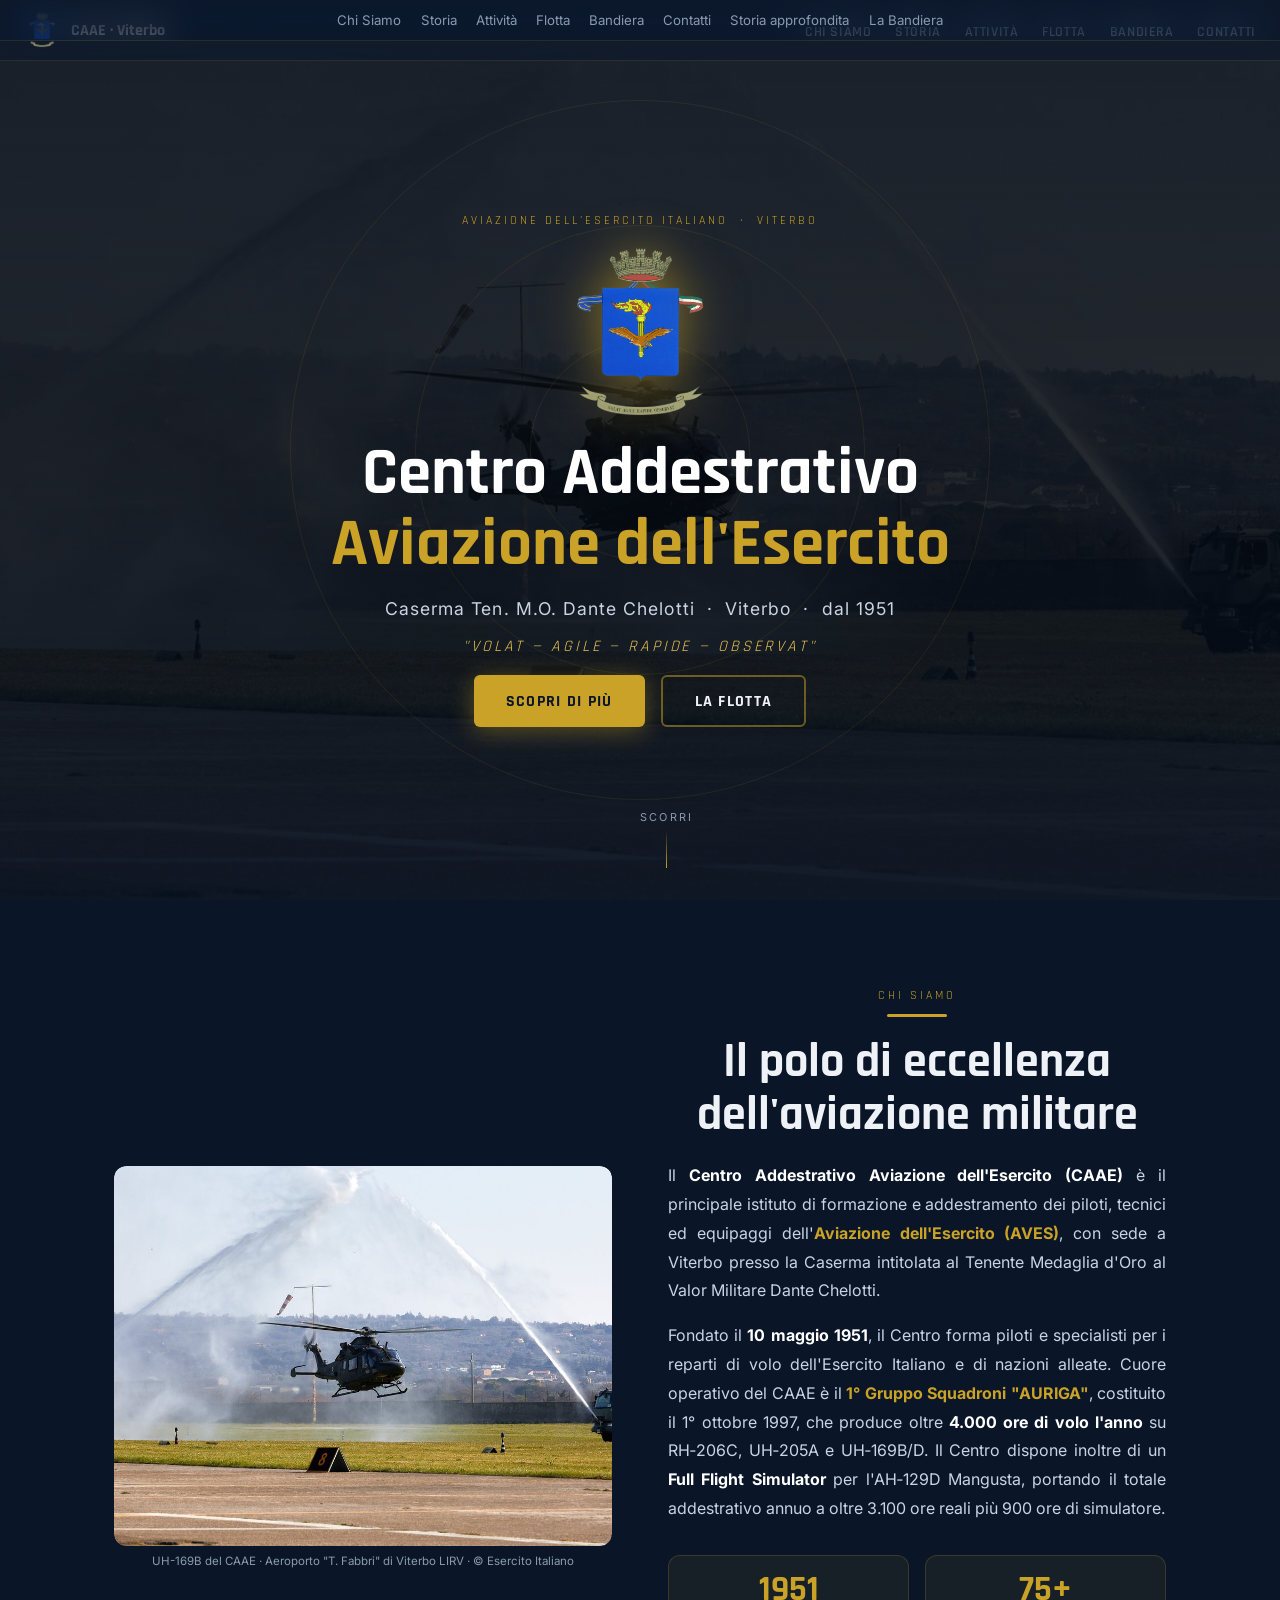
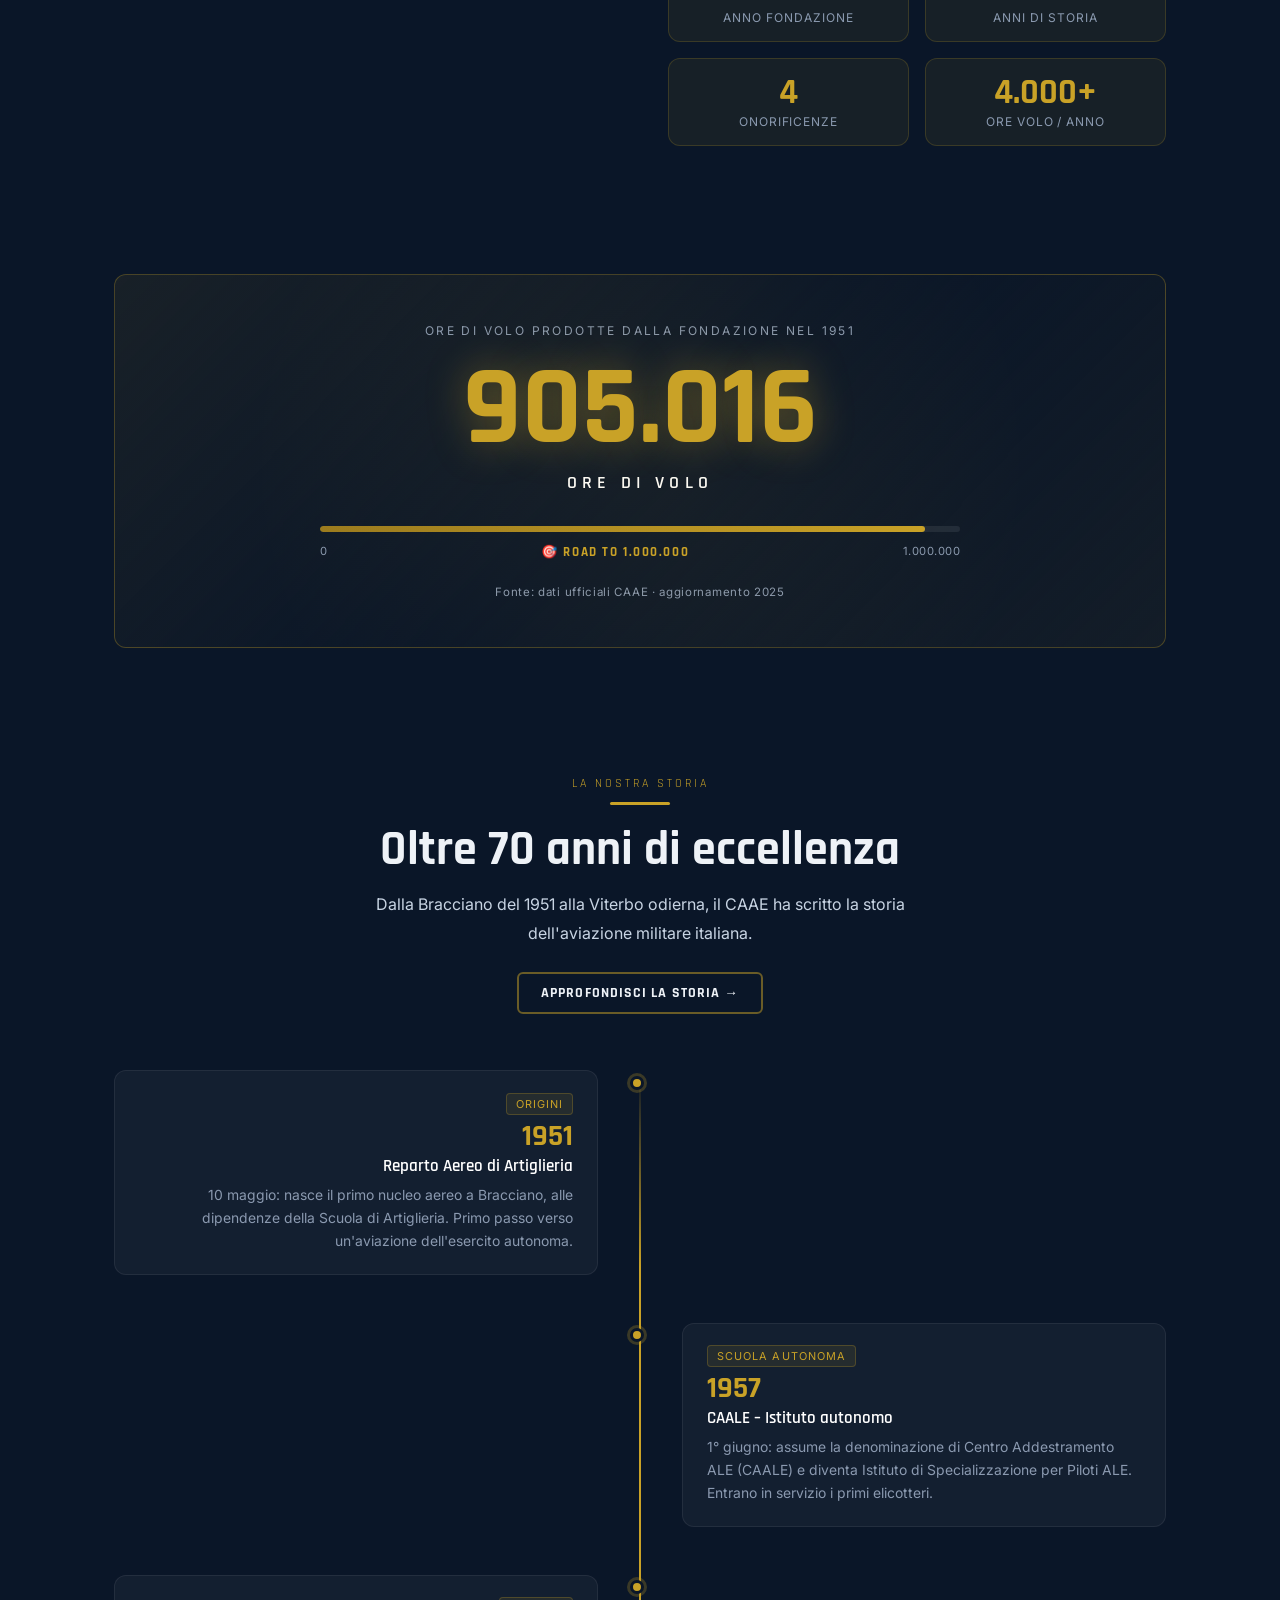
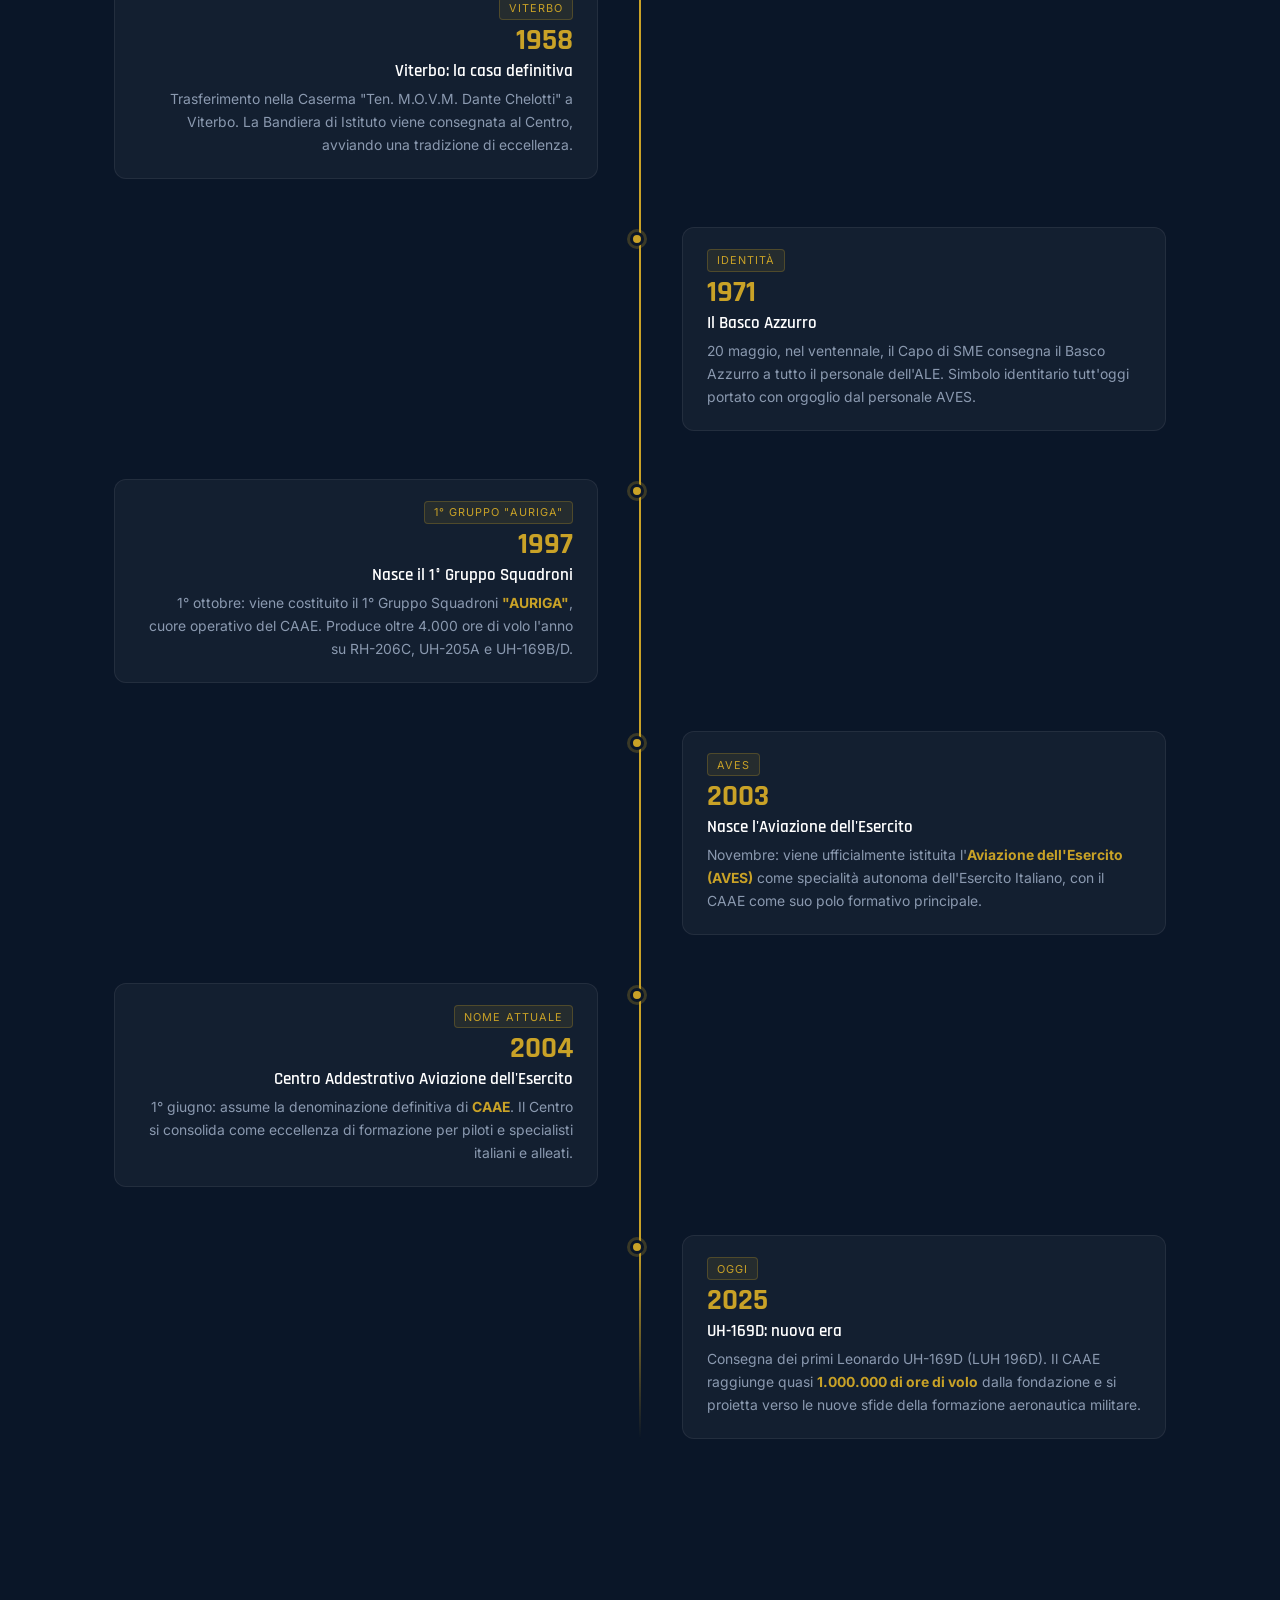
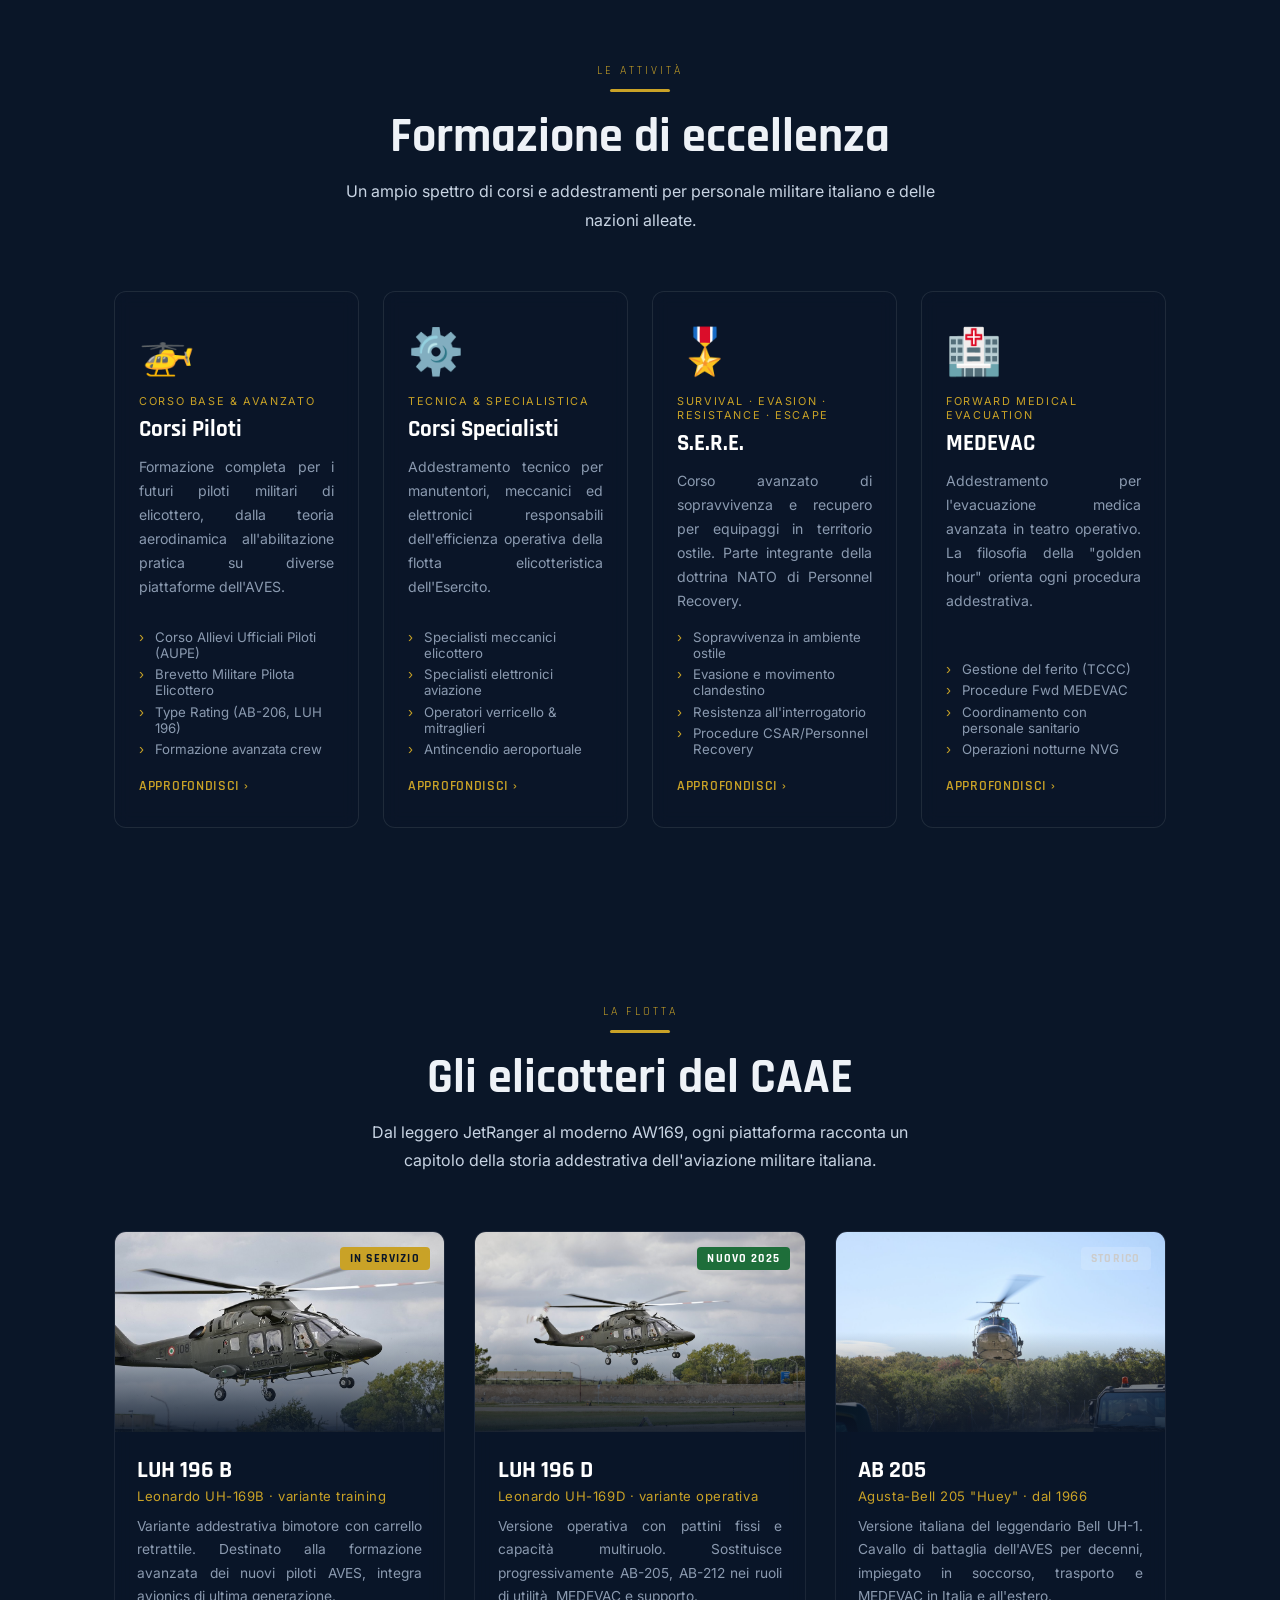
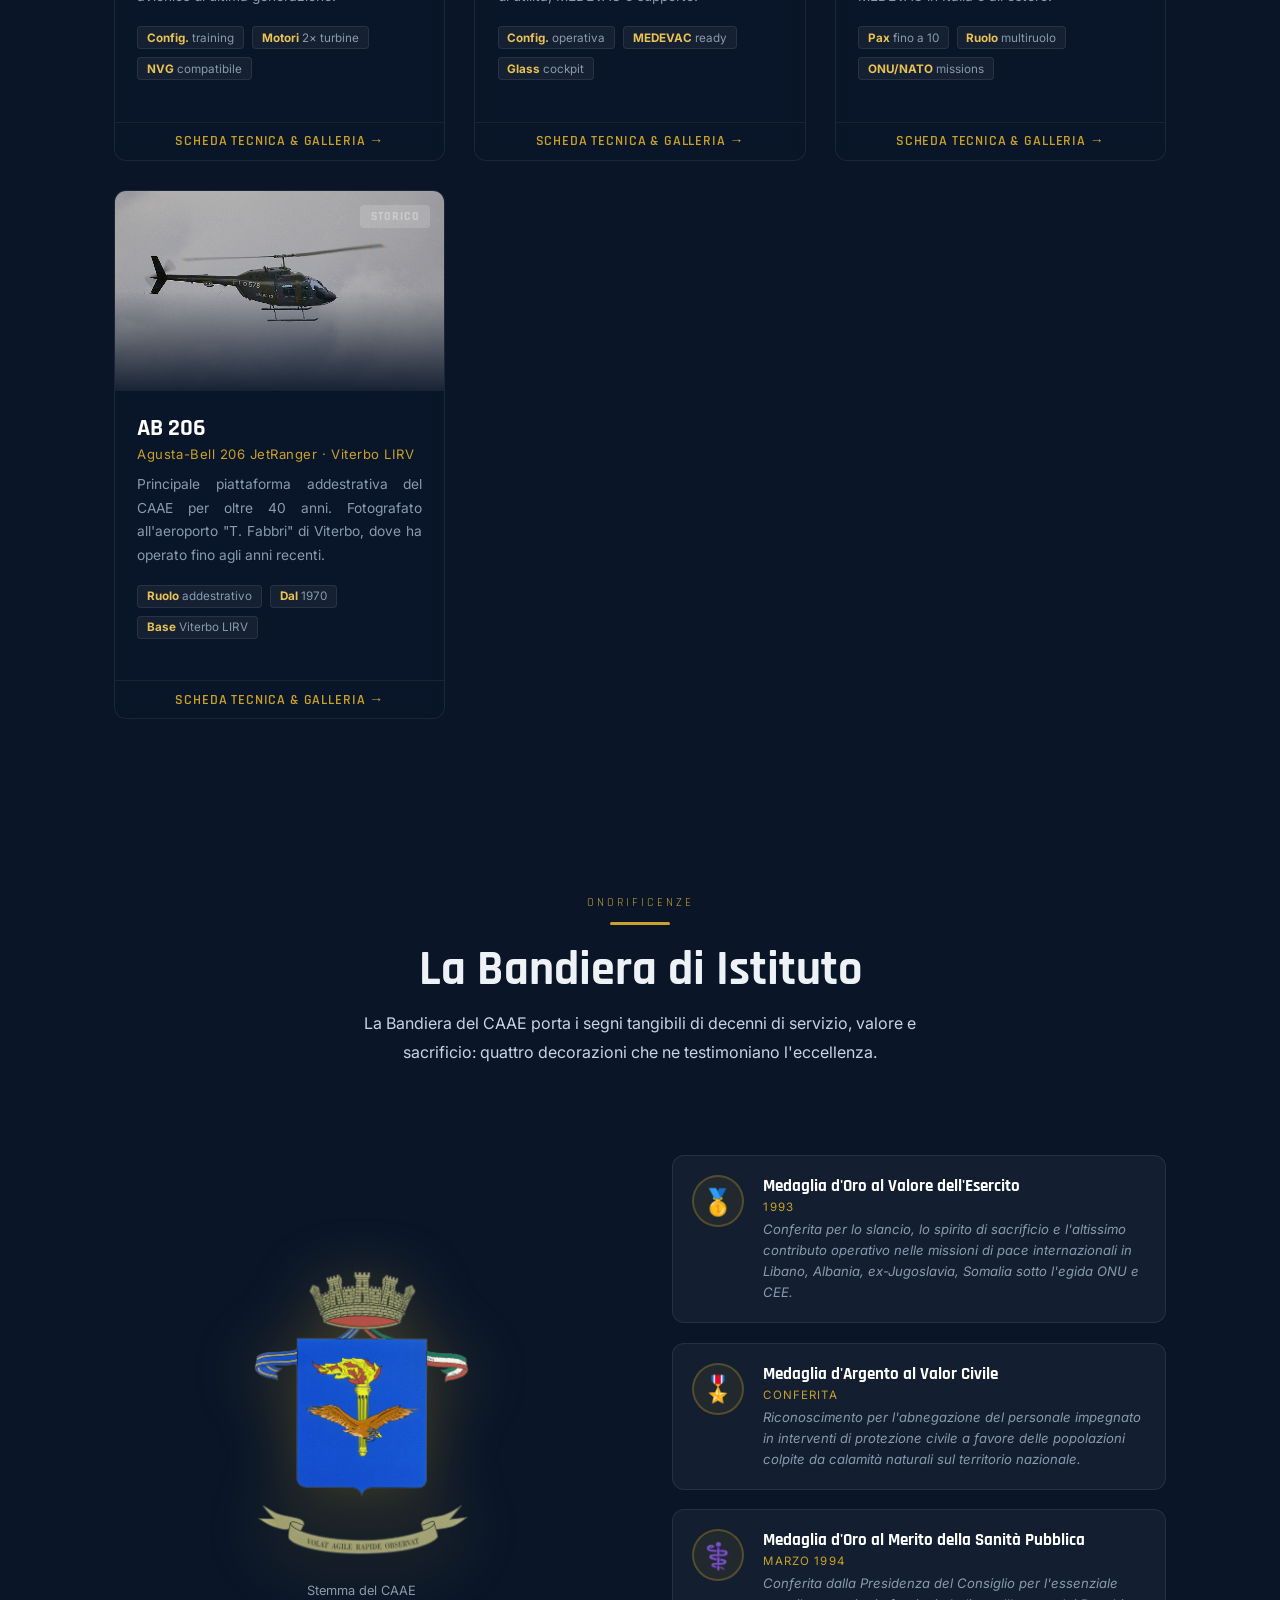
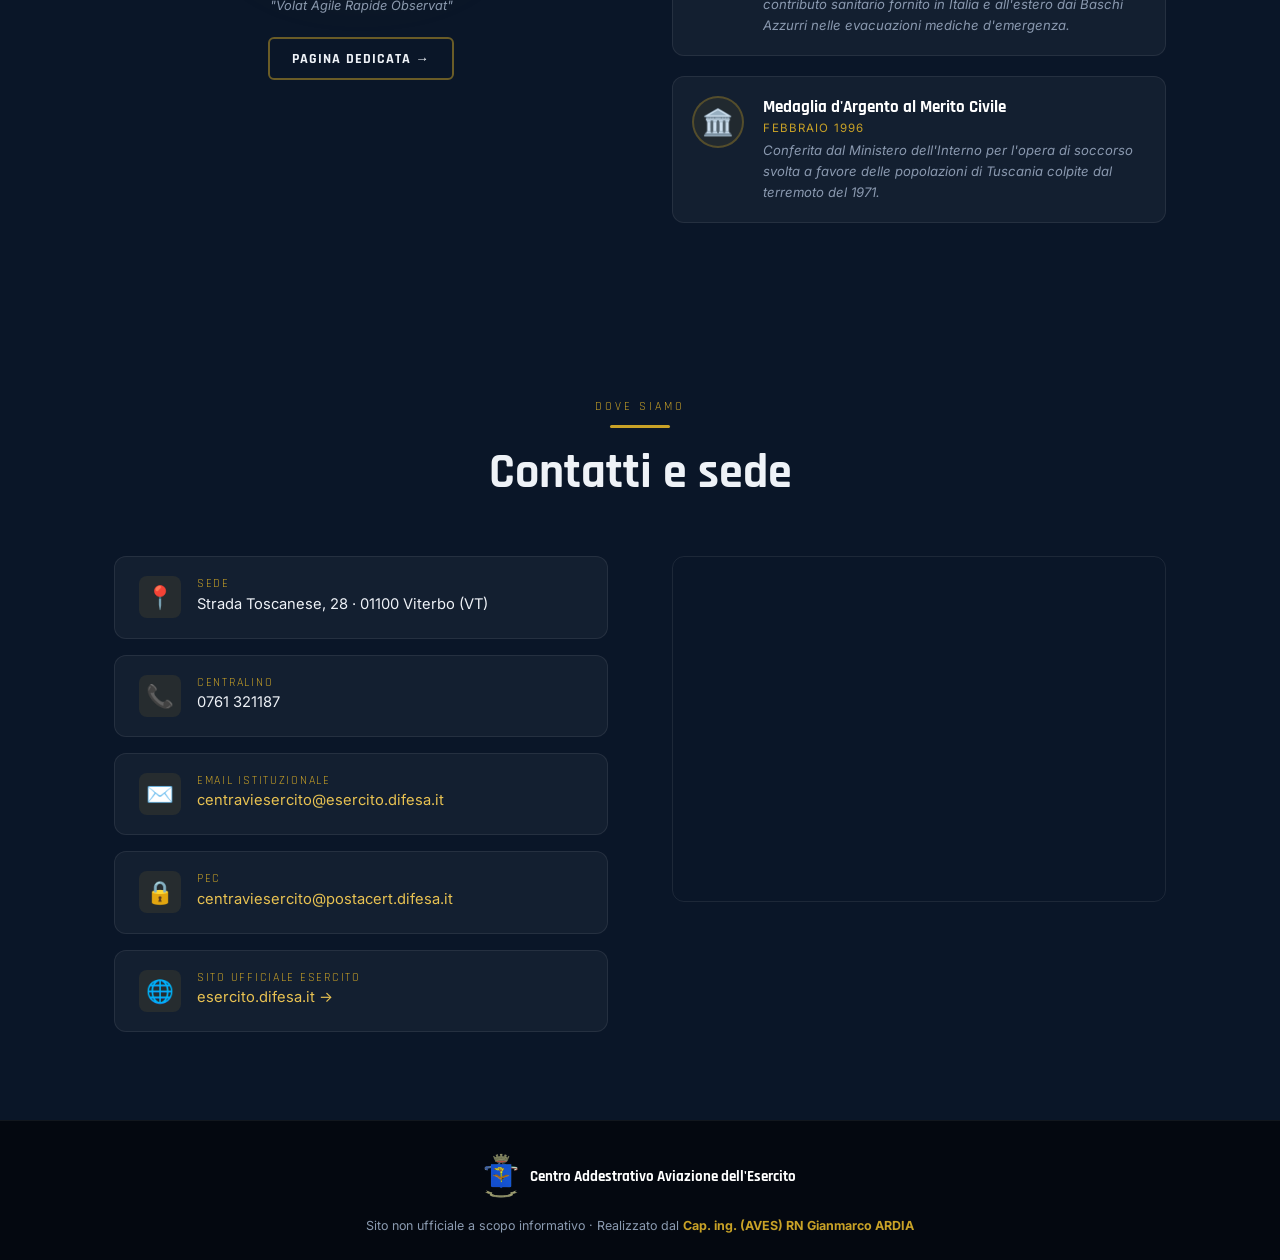
==== commit 74c7e405: "feat: dati ufficiali, foto CAAE, contatore 946K ore di volo - Immagini ufficiali CAAE in imgs/ (luh1" ====
--- a/index.html
+++ b/index.html
@@ -234,6 +234,32 @@
   .map-wrap{border-radius:var(--radius);overflow:hidden;border:1px solid rgba(255,255,255,.08)}
   .map-wrap iframe{width:100%;height:340px;border:none;filter:grayscale(.5) invert(.9) hue-rotate(200deg)}
 
+  /* ═══ ORE DI VOLO COUNTER ═══ */
+  #ore-volo{background:transparent;padding:2.5rem 0}
+  .ore-counter-wrap{
+    background:linear-gradient(135deg,rgba(201,162,39,.08) 0%,rgba(10,22,40,.97) 50%,rgba(201,162,39,.05) 100%);
+    border:1px solid rgba(201,162,39,.3);border-radius:var(--radius);
+    padding:3rem 2rem;text-align:center;position:relative;overflow:hidden;
+  }
+  .ore-counter-wrap::before{
+    content:'';position:absolute;inset:0;
+    background:radial-gradient(circle at 50% 50%,rgba(201,162,39,.07) 0%,transparent 70%);
+    pointer-events:none;
+  }
+  .ore-label-top{font-size:.75rem;letter-spacing:.2em;color:var(--gray);text-transform:uppercase;margin-bottom:1rem}
+  .ore-number{
+    font-family:'Rajdhani',sans-serif;font-size:clamp(3.5rem,10vw,7rem);font-weight:700;
+    color:var(--gold);line-height:1;display:block;
+    text-shadow:0 0 40px rgba(201,162,39,.45);
+  }
+  .ore-label-main{font-family:'Rajdhani',sans-serif;font-size:1.15rem;font-weight:600;letter-spacing:.28em;color:#fff;text-transform:uppercase;margin-top:.35rem}
+  .ore-progress-wrap{margin:2rem auto 0;max-width:640px}
+  .ore-progress-bar{height:6px;background:rgba(255,255,255,.08);border-radius:3px;overflow:hidden;margin-bottom:.75rem}
+  .ore-progress-fill{height:100%;width:0;background:linear-gradient(to right,#9b7b1e,var(--gold));border-radius:3px;transition:width 2.8s cubic-bezier(.25,.8,.25,1)}
+  .ore-progress-labels{display:flex;justify-content:space-between;font-size:.7rem;color:var(--gray);letter-spacing:.04em}
+  .ore-milestone{color:var(--gold);font-weight:700;letter-spacing:.12em;font-family:'Rajdhani',sans-serif;font-size:.82rem}
+  .ore-note{font-size:.72rem;color:var(--gray);margin-top:1.5rem;letter-spacing:.06em}
+
   /* ═══ MOBILE RESPONSIVE ═══ */
   @media(max-width:900px){
     .about-grid,.bandiera-grid,.contact-grid{grid-template-columns:1fr}
@@ -262,13 +288,13 @@
 
 <!-- ═══ DYNAMIC BACKGROUNDS ═══ -->
 <div id="dynamic-bg">
-  <div class="bg-layer active" id="bg-hero"   style="background-image:url('https://upload.wikimedia.org/wikipedia/commons/thumb/b/b8/Italian_Army_Agusta-Bell_AB-212_%28ISAF%29.jpg/1280px-Italian_Army_Agusta-Bell_AB-212_%28ISAF%29.jpg')"></div>
-  <div class="bg-layer"        id="bg-about"  style="background-image:url('https://upload.wikimedia.org/wikipedia/commons/thumb/2/2b/Italian_Army_Aviation_AB_205_helicopter.png/1280px-Italian_Army_Aviation_AB_205_helicopter.png')"></div>
-  <div class="bg-layer"        id="bg-storia" style="background-image:url('https://upload.wikimedia.org/wikipedia/commons/thumb/b/bd/Mangusta_Iraq.jpg/1280px-Mangusta_Iraq.jpg')"></div>
-  <div class="bg-layer"        id="bg-attivita" style="background-image:url('https://upload.wikimedia.org/wikipedia/commons/thumb/2/2c/Italian_Army_Agusta_AB-412_Grifone_Bidini-1.jpg/1280px-Italian_Army_Agusta_AB-412_Grifone_Bidini-1.jpg')"></div>
-  <div class="bg-layer"        id="bg-flotta" style="background-image:url('https://upload.wikimedia.org/wikipedia/commons/thumb/e/e7/MM81993_EI.109_Leonardo_UH-169B_Italian_Army_RAF_Fairford_12.7.23_%2853077211348%29.jpg/1280px-MM81993_EI.109_Leonardo_UH-169B_Italian_Army_RAF_Fairford_12.7.23_%2853077211348%29.jpg')"></div>
-  <div class="bg-layer"        id="bg-bandiera" style="background-image:url('https://upload.wikimedia.org/wikipedia/commons/thumb/2/2c/Italian_Army_Agusta_AB-412_Grifone_Bidini-1.jpg/1280px-Italian_Army_Agusta_AB-412_Grifone_Bidini-1.jpg')"></div>
-  <div class="bg-layer"        id="bg-contatti" style="background-image:url('https://upload.wikimedia.org/wikipedia/commons/thumb/a/af/Agusta-Bell_AB-206A_JetRanger%2C_Italy_-_Army_JP7373821.jpg/1280px-Agusta-Bell_AB-206A_JetRanger%2C_Italy_-_Army_JP7373821.jpg')"></div>
+  <div class="bg-layer active" id="bg-hero"   style="background-image:url('imgs/luh169b_ceremony.jpg')"></div>
+  <div class="bg-layer"        id="bg-about"  style="background-image:url('imgs/luh169b_ceremony.jpg')"></div>
+  <div class="bg-layer"        id="bg-storia" style="background-image:url('imgs/luh169_bg.jpg')"></div>
+  <div class="bg-layer"        id="bg-attivita" style="background-image:url('imgs/ab205_caae.jpg')"></div>
+  <div class="bg-layer"        id="bg-flotta" style="background-image:url('imgs/luh169b_caae.jpg')"></div>
+  <div class="bg-layer"        id="bg-bandiera" style="background-image:url('imgs/luh169b_ceremony2.jpg')"></div>
+  <div class="bg-layer"        id="bg-contatti" style="background-image:url('imgs/ab206_caae.jpg')"></div>
 </div>
 <div class="bg-overlay"></div>
 
@@ -330,10 +356,10 @@
     <div class="about-grid">
       <div data-aos="fade-right" data-aos-duration="800">
         <div class="about-img-wrap">
-          <img src="https://upload.wikimedia.org/wikipedia/commons/thumb/2/2b/Italian_Army_Aviation_AB_205_helicopter.png/960px-Italian_Army_Aviation_AB_205_helicopter.png"
-               alt="AB-205 AVES in volo" loading="lazy">
-        </div>
-        <p class="about-img-caption">AB-205 dell'Aviazione dell'Esercito · © Esercito Italiano (CC BY 2.5)</p>
+          <img src="imgs/luh169b_ceremony.jpg"
+               alt="UH-169B CAAE Viterbo – cerimonia del primo volo" loading="lazy">
+        </div>
+        <p class="about-img-caption">UH-169B del CAAE · Aeroporto "T. Fabbri" di Viterbo LIRV · © Esercito Italiano</p>
       </div>
       <div data-aos="fade-left" data-aos-duration="800" class="about-text">
         <p class="label">Chi siamo</p>
@@ -347,10 +373,11 @@
         </p>
         <p class="body-text" style="margin-top:1rem;">
           Fondato il <strong style="color:#fff">10 maggio 1951</strong>, il Centro forma piloti e specialisti
-          per i reparti di volo dell'Esercito Italiano e di nazioni alleate, essendo riconosciuto come
-          centro di eccellenza nazionale e internazionale. Impegno addestrativo e operativo si fondono
-          in un'istituzione che porta con orgoglio il <strong style="color:var(--gold)">Basco Azzurro</strong>
-          dal 1971.
+          per i reparti di volo dell'Esercito Italiano e di nazioni alleate. Cuore operativo del CAAE è il
+          <strong style="color:var(--gold)">1° Gruppo Squadroni "AURIGA"</strong>, costituito il 1° ottobre 1997,
+          che produce oltre <strong style="color:#fff">4.000 ore di volo l'anno</strong> su RH‑206C, UH‑205A e UH‑169B/D.
+          Il Centro dispone inoltre di un <strong style="color:#fff">Full Flight Simulator</strong> per l'AH‑129D Mangusta,
+          portando il totale addestrativo annuo a oltre 3.100 ore reali più 900 ore di simulatore.
         </p>
         <div class="stats-row">
           <div class="stat-box">
@@ -358,7 +385,7 @@
             <div class="stat-label">Anno fondazione</div>
           </div>
           <div class="stat-box">
-            <div class="stat-num" data-count="73">73+</div>
+            <div class="stat-num" id="anniCount">74</div>
             <div class="stat-label">Anni di storia</div>
           </div>
           <div class="stat-box">
@@ -366,11 +393,33 @@
             <div class="stat-label">Onorificenze</div>
           </div>
           <div class="stat-box">
-            <div class="stat-num">4+</div>
-            <div class="stat-label">Tipi aeromobili</div>
-          </div>
-        </div>
-      </div>
+            <div class="stat-num">4.000+</div>
+            <div class="stat-label">Ore volo / anno</div>
+          </div>
+        </div>
+      </div>
+    </div>
+  </div>
+</section>
+
+<!-- ═══ ORE DI VOLO ═══ -->
+<section id="ore-volo">
+  <div class="container">
+    <div class="ore-counter-wrap" data-aos="zoom-in" data-aos-duration="900">
+      <div class="ore-label-top">Ore di volo prodotte dalla fondazione nel 1951</div>
+      <span class="ore-number" id="oreCounter">0</span>
+      <div class="ore-label-main">Ore di Volo</div>
+      <div class="ore-progress-wrap">
+        <div class="ore-progress-bar">
+          <div class="ore-progress-fill" id="oreProgressBar"></div>
+        </div>
+        <div class="ore-progress-labels">
+          <span>0</span>
+          <span class="ore-milestone">🎯 ROAD TO 1.000.000</span>
+          <span>1.000.000</span>
+        </div>
+      </div>
+      <p class="ore-note">Fonte: dati ufficiali CAAE · aggiornamento 2025</p>
     </div>
   </div>
 </section>
@@ -411,8 +460,8 @@
         <div class="tl-content tl-right">
           <span class="tl-tag">Scuola autonoma</span>
           <div class="tl-year">1957</div>
-          <div class="tl-title">CAALE – Scuola autonoma</div>
-          <p class="tl-text">Assume la denominazione di Centro Addestramento ALE e diventa Scuola autonoma. Entrano in servizio i primi elicotteri.</p>
+          <div class="tl-title">CAALE – Istituto autonomo</div>
+          <p class="tl-text">1° giugno: assume la denominazione di Centro Addestramento ALE (CAALE) e diventa Istituto di Specializzazione per Piloti ALE. Entrano in servizio i primi elicotteri.</p>
         </div>
       </div>
 
@@ -422,7 +471,7 @@
           <span class="tl-tag">Viterbo</span>
           <div class="tl-year">1958</div>
           <div class="tl-title">Viterbo: la casa definitiva</div>
-          <p class="tl-text">Trasferimento definitivo nella Caserma "Ten. M.O. Dante Chelotti". Il 14 maggio viene consegnata la Bandiera di Istituto.</p>
+          <p class="tl-text">Trasferimento nella Caserma "Ten. M.O.V.M. Dante Chelotti" a Viterbo. La Bandiera di Istituto viene consegnata al Centro, avviando una tradizione di eccellenza.</p>
         </div>
         <div class="tl-dot tl-center"></div>
         <div class="tl-right"></div>
@@ -436,17 +485,41 @@
           <span class="tl-tag">Identità</span>
           <div class="tl-year">1971</div>
           <div class="tl-title">Il Basco Azzurro</div>
-          <p class="tl-text">Nel ventennale, il Capo di SME consegna il Basco Azzurro a tutto il personale dell'ALE. Simbolo identitario tutt'oggi portato con orgoglio.</p>
-        </div>
-      </div>
-
-      <!-- 1993 -->
+          <p class="tl-text">20 maggio, nel ventennale, il Capo di SME consegna il Basco Azzurro a tutto il personale dell'ALE. Simbolo identitario tutt'oggi portato con orgoglio dal personale AVES.</p>
+        </div>
+      </div>
+
+      <!-- 1997 -->
       <div class="tl-item" data-aos="fade-right">
         <div class="tl-content tl-left">
-          <span class="tl-tag">Eccellenza</span>
-          <div class="tl-year">1993</div>
-          <div class="tl-title">Nasce l'AVES</div>
-          <p class="tl-text">La Specialità assume la denominazione AVES. La Bandiera è insignita della Medaglia d'Oro al Valore dell'Esercito per le missioni internazionali di pace.</p>
+          <span class="tl-tag">1° Gruppo "AURIGA"</span>
+          <div class="tl-year">1997</div>
+          <div class="tl-title">Nasce il 1° Gruppo Squadroni</div>
+          <p class="tl-text">1° ottobre: viene costituito il 1° Gruppo Squadroni <strong style="color:var(--gold)">"AURIGA"</strong>, cuore operativo del CAAE. Produce oltre 4.000 ore di volo l'anno su RH-206C, UH-205A e UH-169B/D.</p>
+        </div>
+        <div class="tl-dot tl-center"></div>
+        <div class="tl-right"></div>
+      </div>
+
+      <!-- 2003 -->
+      <div class="tl-item" data-aos="fade-left">
+        <div class="tl-left"></div>
+        <div class="tl-dot tl-center"></div>
+        <div class="tl-content tl-right">
+          <span class="tl-tag">AVES</span>
+          <div class="tl-year">2003</div>
+          <div class="tl-title">Nasce l'Aviazione dell'Esercito</div>
+          <p class="tl-text">Novembre: viene ufficialmente istituita l'<strong style="color:var(--gold)">Aviazione dell'Esercito (AVES)</strong> come specialità autonoma dell'Esercito Italiano, con il CAAE come suo polo formativo principale.</p>
+        </div>
+      </div>
+
+      <!-- 2004 -->
+      <div class="tl-item" data-aos="fade-right">
+        <div class="tl-content tl-left">
+          <span class="tl-tag">Nome attuale</span>
+          <div class="tl-year">2004</div>
+          <div class="tl-title">Centro Addestrativo Aviazione dell'Esercito</div>
+          <p class="tl-text">1° giugno: assume la denominazione definitiva di <strong style="color:var(--gold)">CAAE</strong>. Il Centro si consolida come eccellenza di formazione per piloti e specialisti italiani e alleati.</p>
         </div>
         <div class="tl-dot tl-center"></div>
         <div class="tl-right"></div>
@@ -459,8 +532,8 @@
         <div class="tl-content tl-right">
           <span class="tl-tag">Oggi</span>
           <div class="tl-year">2025</div>
-          <div class="tl-title">Il LUH AW169 entra in servizio</div>
-          <p class="tl-text">Consegna dei primi Leonardo UH-169D (LUH 196). Nuova era per il CAAE che aggiorna la flotta con tecnologie all'avanguardia.</p>
+          <div class="tl-title">UH-169D: nuova era</div>
+          <p class="tl-text">Consegna dei primi Leonardo UH-169D (LUH 196D). Il CAAE raggiunge quasi <strong style="color:var(--gold)">1.000.000 di ore di volo</strong> dalla fondazione e si proietta verso le nuove sfide della formazione aeronautica militare.</p>
         </div>
       </div>
 
@@ -557,8 +630,8 @@
 
       <a href="flotta/luh196b.html" class="heli-card" data-aos="fade-up" data-aos-delay="0">
         <div class="heli-img-wrap">
-          <img src="https://upload.wikimedia.org/wikipedia/commons/thumb/e/e7/MM81993_EI.109_Leonardo_UH-169B_Italian_Army_RAF_Fairford_12.7.23_%2853077211348%29.jpg/960px-MM81993_EI.109_Leonardo_UH-169B_Italian_Army_RAF_Fairford_12.7.23_%2853077211348%29.jpg"
-               alt="LUH 196 B" loading="lazy">
+          <img src="imgs/luh169b_caae.jpg"
+               alt="UH-169B CAAE EI-108 Viterbo" loading="lazy">
           <div class="heli-img-overlay"></div>
           <span class="heli-badge badge-active">IN SERVIZIO</span>
         </div>
@@ -577,7 +650,7 @@
 
       <a href="flotta/luh196d.html" class="heli-card" data-aos="fade-up" data-aos-delay="100">
         <div class="heli-img-wrap">
-          <img src="https://upload.wikimedia.org/wikipedia/commons/thumb/2/2c/Italian_Army_Agusta_AB-412_Grifone_Bidini-1.jpg/1280px-Italian_Army_Agusta_AB-412_Grifone_Bidini-1.jpg"
+          <img src="imgs/luh169_bg.jpg"
                alt="LUH 196 D"
                loading="lazy">
           <div class="heli-img-overlay"></div>
@@ -598,8 +671,8 @@
 
       <a href="flotta/ab205.html" class="heli-card" data-aos="fade-up" data-aos-delay="200">
         <div class="heli-img-wrap">
-          <img src="https://upload.wikimedia.org/wikipedia/commons/thumb/2/2b/Italian_Army_Aviation_AB_205_helicopter.png/960px-Italian_Army_Aviation_AB_205_helicopter.png"
-               alt="AB-205" loading="lazy">
+          <img src="imgs/ab205_caae.jpg"
+               alt="AB-205 CAAE" loading="lazy">
           <div class="heli-img-overlay"></div>
           <span class="heli-badge badge-legacy">STORICO</span>
         </div>
@@ -618,8 +691,8 @@
 
       <a href="flotta/ab206.html" class="heli-card" data-aos="fade-up" data-aos-delay="300">
         <div class="heli-img-wrap">
-          <img src="https://upload.wikimedia.org/wikipedia/commons/thumb/a/af/Agusta-Bell_AB-206A_JetRanger%2C_Italy_-_Army_JP7373821.jpg/960px-Agusta-Bell_AB-206A_JetRanger%2C_Italy_-_Army_JP7373821.jpg"
-               alt="AB-206 a Viterbo" loading="lazy">
+          <img src="imgs/ab206_caae.jpg"
+               alt="AB-206 CAAE EI-578 Viterbo" loading="lazy">
           <div class="heli-img-overlay"></div>
           <span class="heli-badge badge-legacy">STORICO</span>
         </div>
@@ -765,7 +838,7 @@
 <!-- ═══ FOOTER ═══ -->
 <footer>
   <div class="footer-logo">
-    <img src="https://upload.wikimedia.org/wikipedia/commons/8/8d/Distintivo_del_Comando_Aviazione_dell%27Esercito.png" alt="Logo AVES">
+    <img src="stemma_caae.png" alt="Logo AVES">
     <span>Centro Addestrativo Aviazione dell'Esercito</span>
   </div>
   <nav class="footer-links" aria-label="Link footer">
@@ -792,13 +865,14 @@
 
   // Dynamic background switcher
   const bgMap = {
-    hero:    'bg-hero',
-    about:   'bg-about',
-    storia:  'bg-storia',
-    attivita:'bg-attivita',
-    flotta:  'bg-flotta',
-    bandiera:'bg-bandiera',
-    contatti:'bg-contatti',
+    hero:      'bg-hero',
+    about:     'bg-about',
+    'ore-volo':'bg-about',
+    storia:    'bg-storia',
+    attivita:  'bg-attivita',
+    flotta:    'bg-flotta',
+    bandiera:  'bg-bandiera',
+    contatti:  'bg-contatti',
   };
   let activeBg = 'bg-hero';
   function switchBg(id) {
@@ -845,7 +919,7 @@
   menuClose.addEventListener('click', closeMenu);
   mobileMenu.addEventListener('click', e => { if(e.target === mobileMenu) closeMenu(); });
 
-  // Counter animation
+  // Counter animation (stat boxes)
   const counters = document.querySelectorAll('.stat-num[data-count]');
   const cObs = new IntersectionObserver((entries) => {
     entries.forEach(entry => {
@@ -868,6 +942,37 @@
     });
   }, { threshold: 0.5 });
   counters.forEach(el => cObs.observe(el));
+
+  // Anni di storia (computed dinamicamente)
+  const anniEl = document.getElementById('anniCount');
+  if(anniEl) anniEl.textContent = (new Date().getFullYear() - 1951) + '+';
+
+  // Ore di volo animated counter
+  const oreEl  = document.getElementById('oreCounter');
+  const oreBar = document.getElementById('oreProgressBar');
+  const ORE_TARGET = 946000;
+  if(oreEl) {
+    const oreObs = new IntersectionObserver((entries) => {
+      entries.forEach(e => {
+        if(!e.isIntersecting) return;
+        let t0 = null;
+        const dur = 2800;
+        function stepOre(ts) {
+          if(!t0) t0 = ts;
+          const p = Math.min((ts - t0) / dur, 1);
+          const ease = 1 - Math.pow(1 - p, 3);
+          const val = Math.floor(ease * ORE_TARGET);
+          oreEl.textContent = val.toLocaleString('it-IT');
+          if(p < 1) requestAnimationFrame(stepOre);
+          else oreEl.textContent = ORE_TARGET.toLocaleString('it-IT');
+        }
+        requestAnimationFrame(stepOre);
+        if(oreBar) setTimeout(() => { oreBar.style.width = '94.6%'; }, 400);
+        oreObs.unobserve(e.target);
+      });
+    }, { threshold: 0.3 });
+    oreObs.observe(document.getElementById('ore-volo'));
+  }
 </script>
 </body>
 </html>
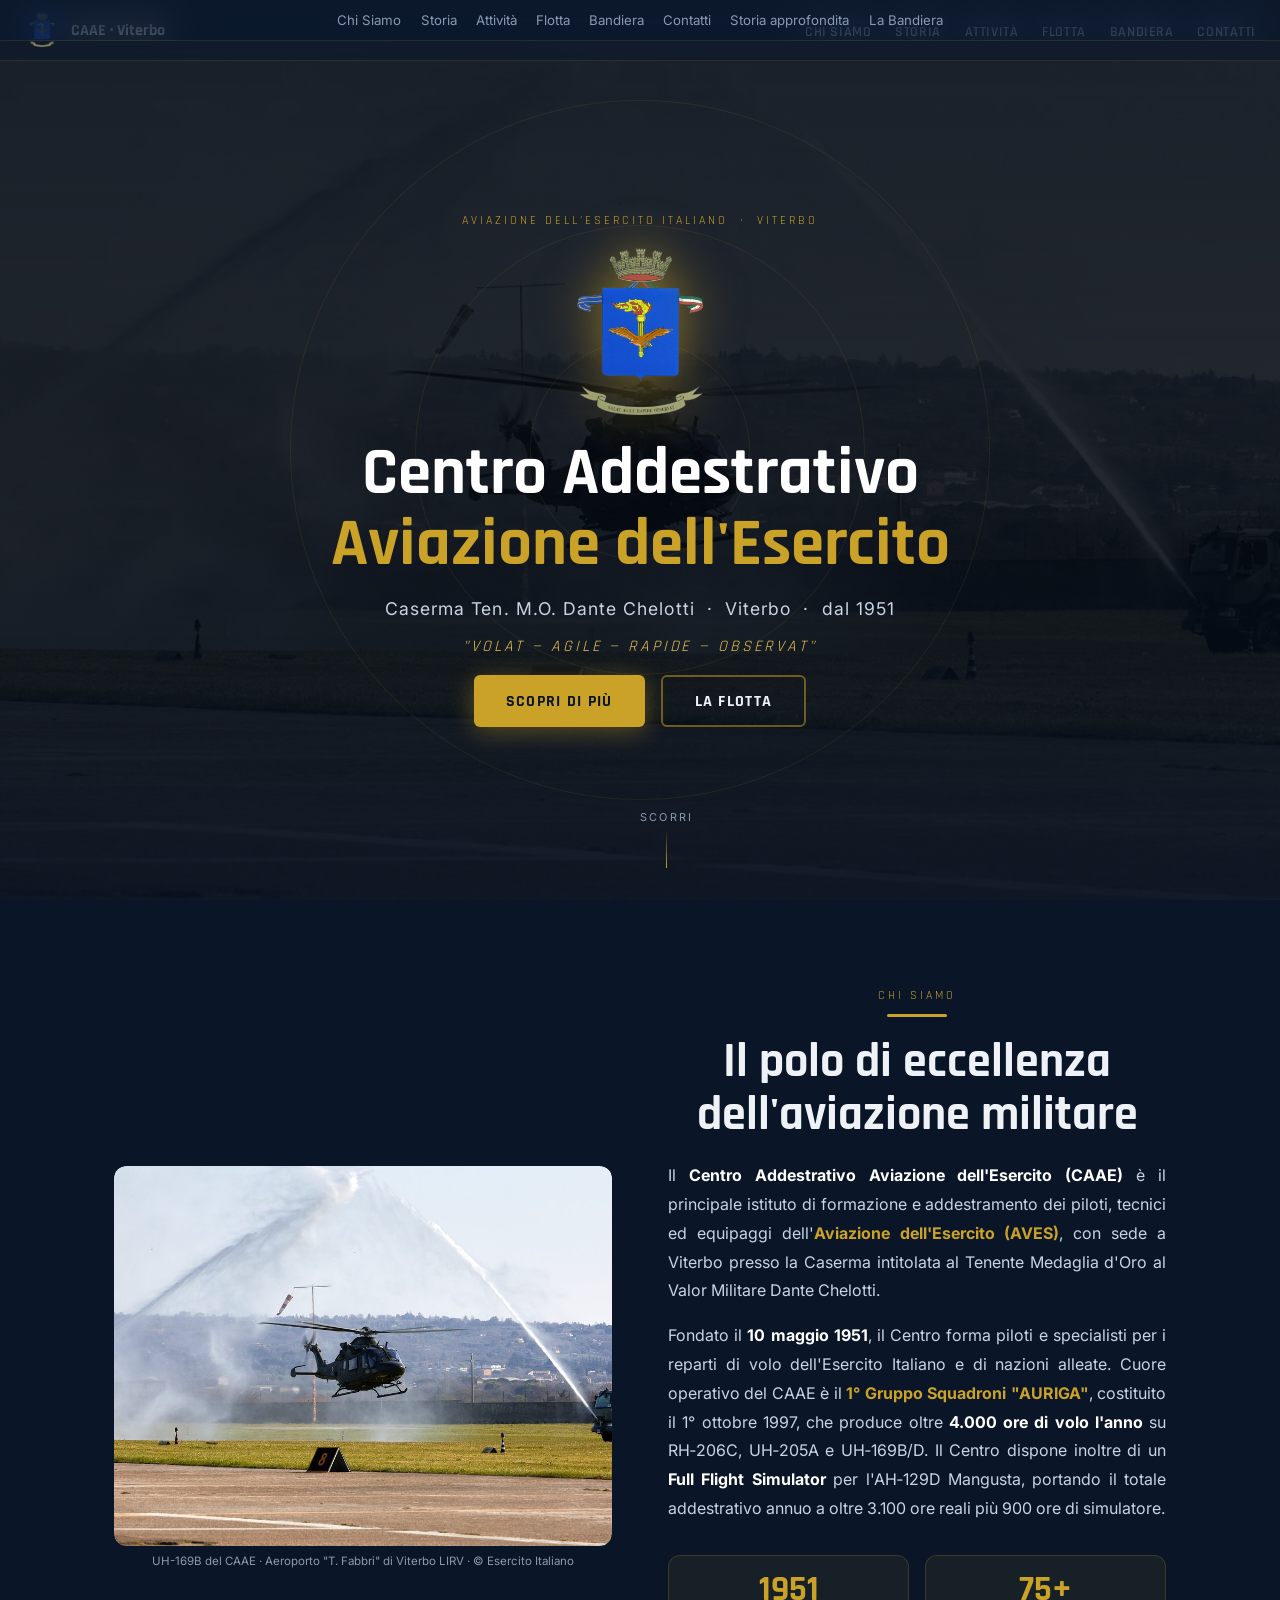
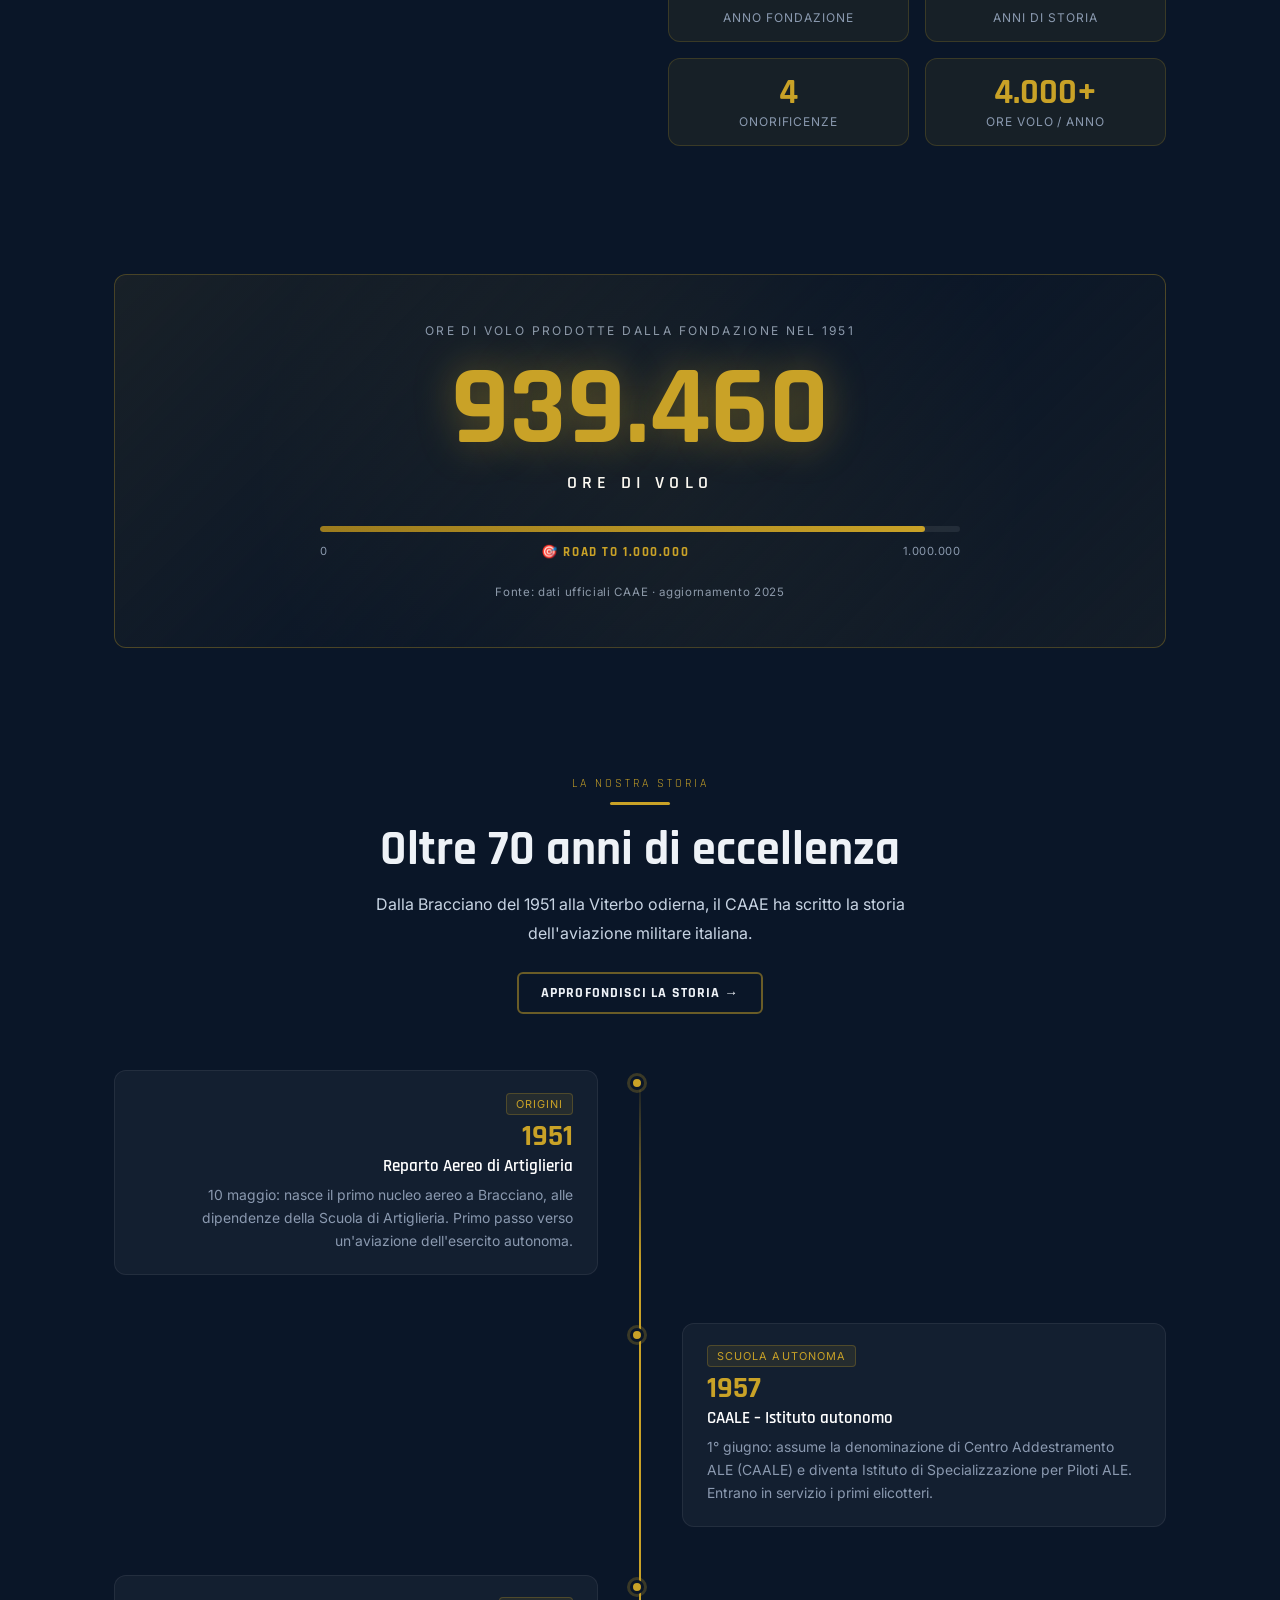
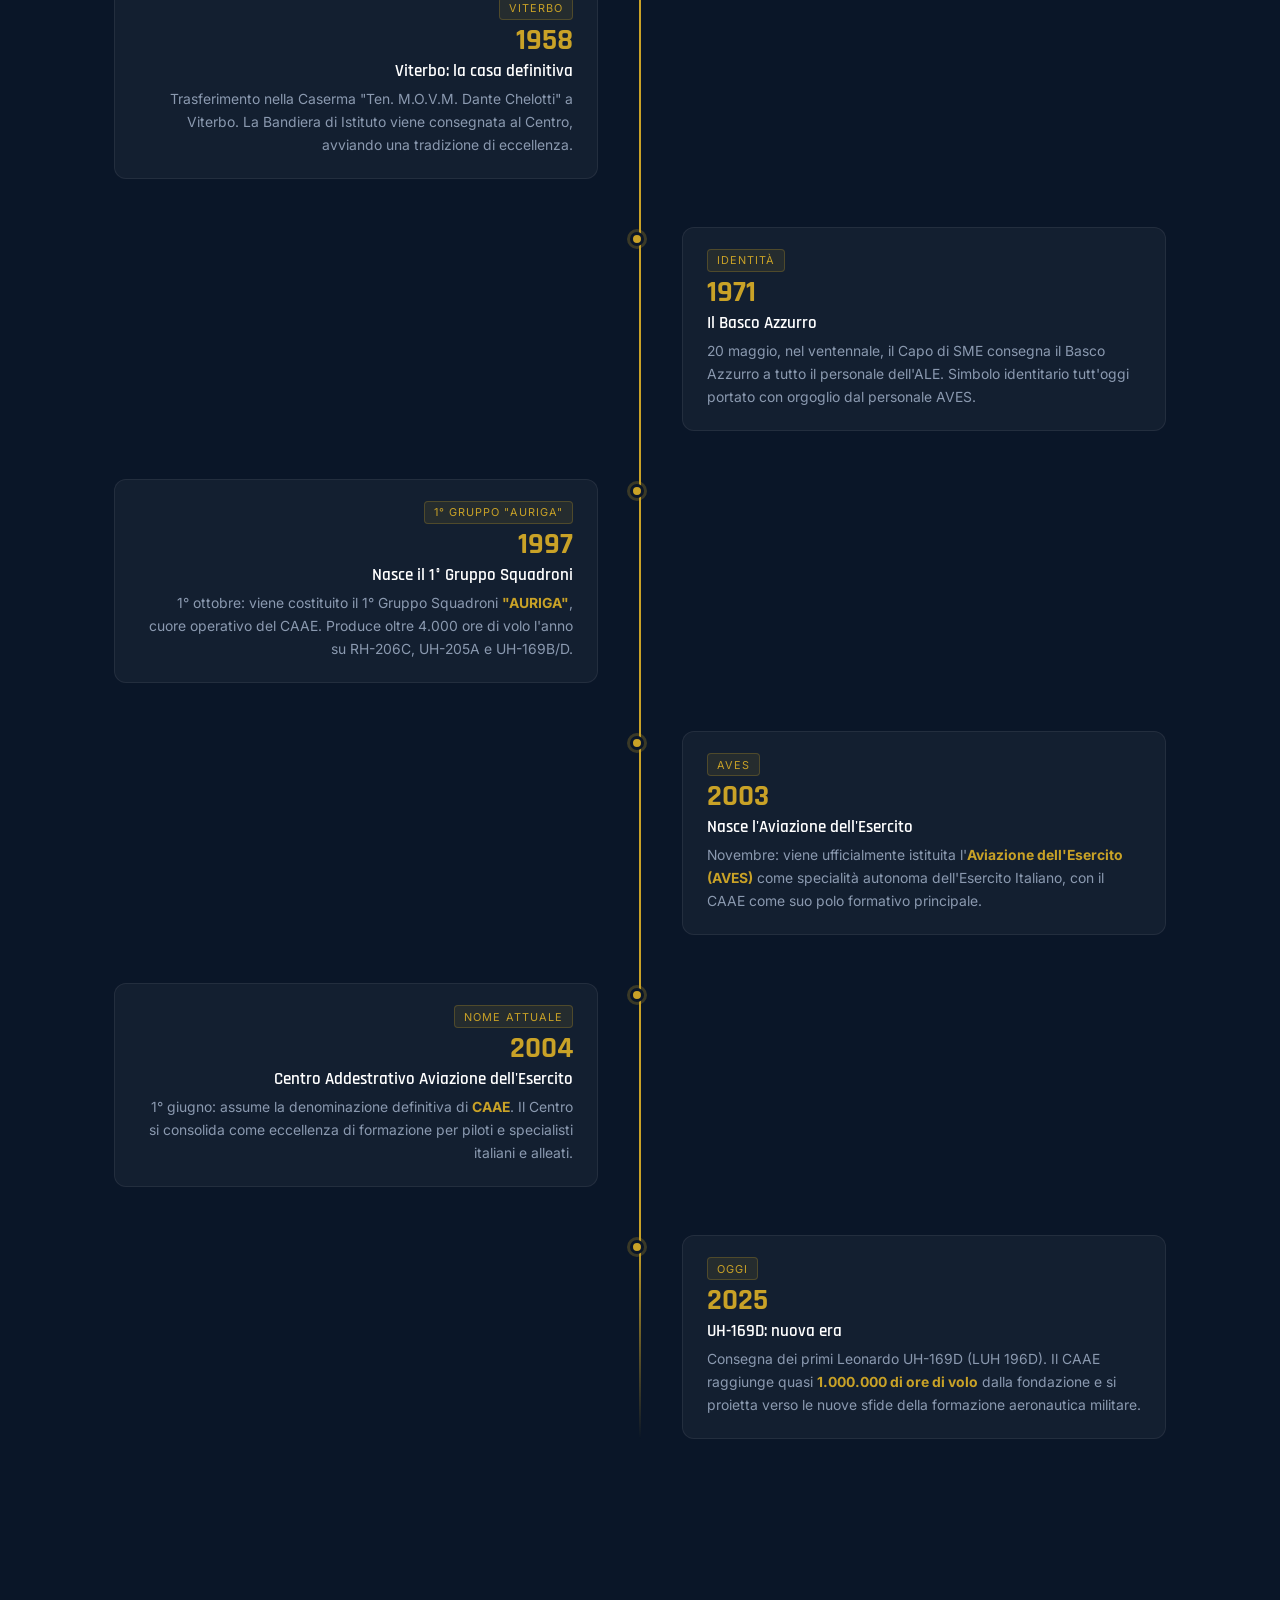
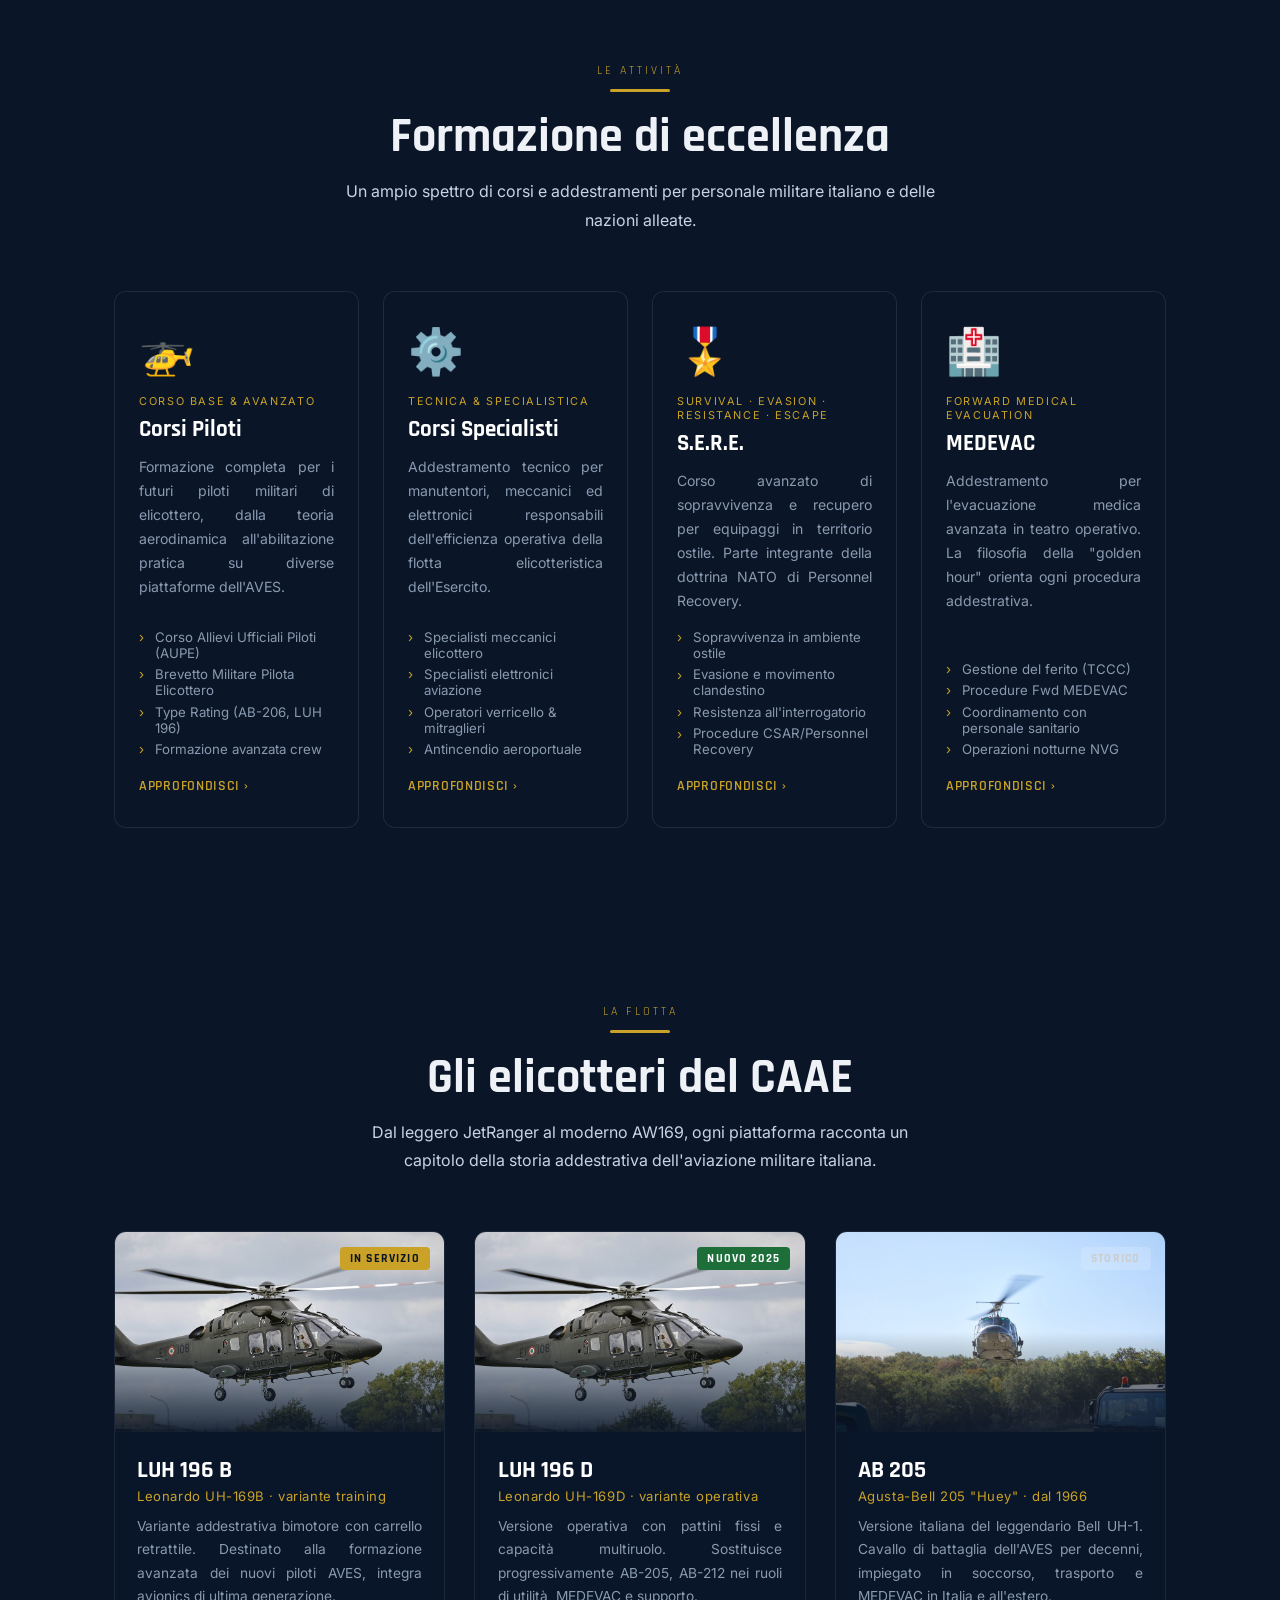
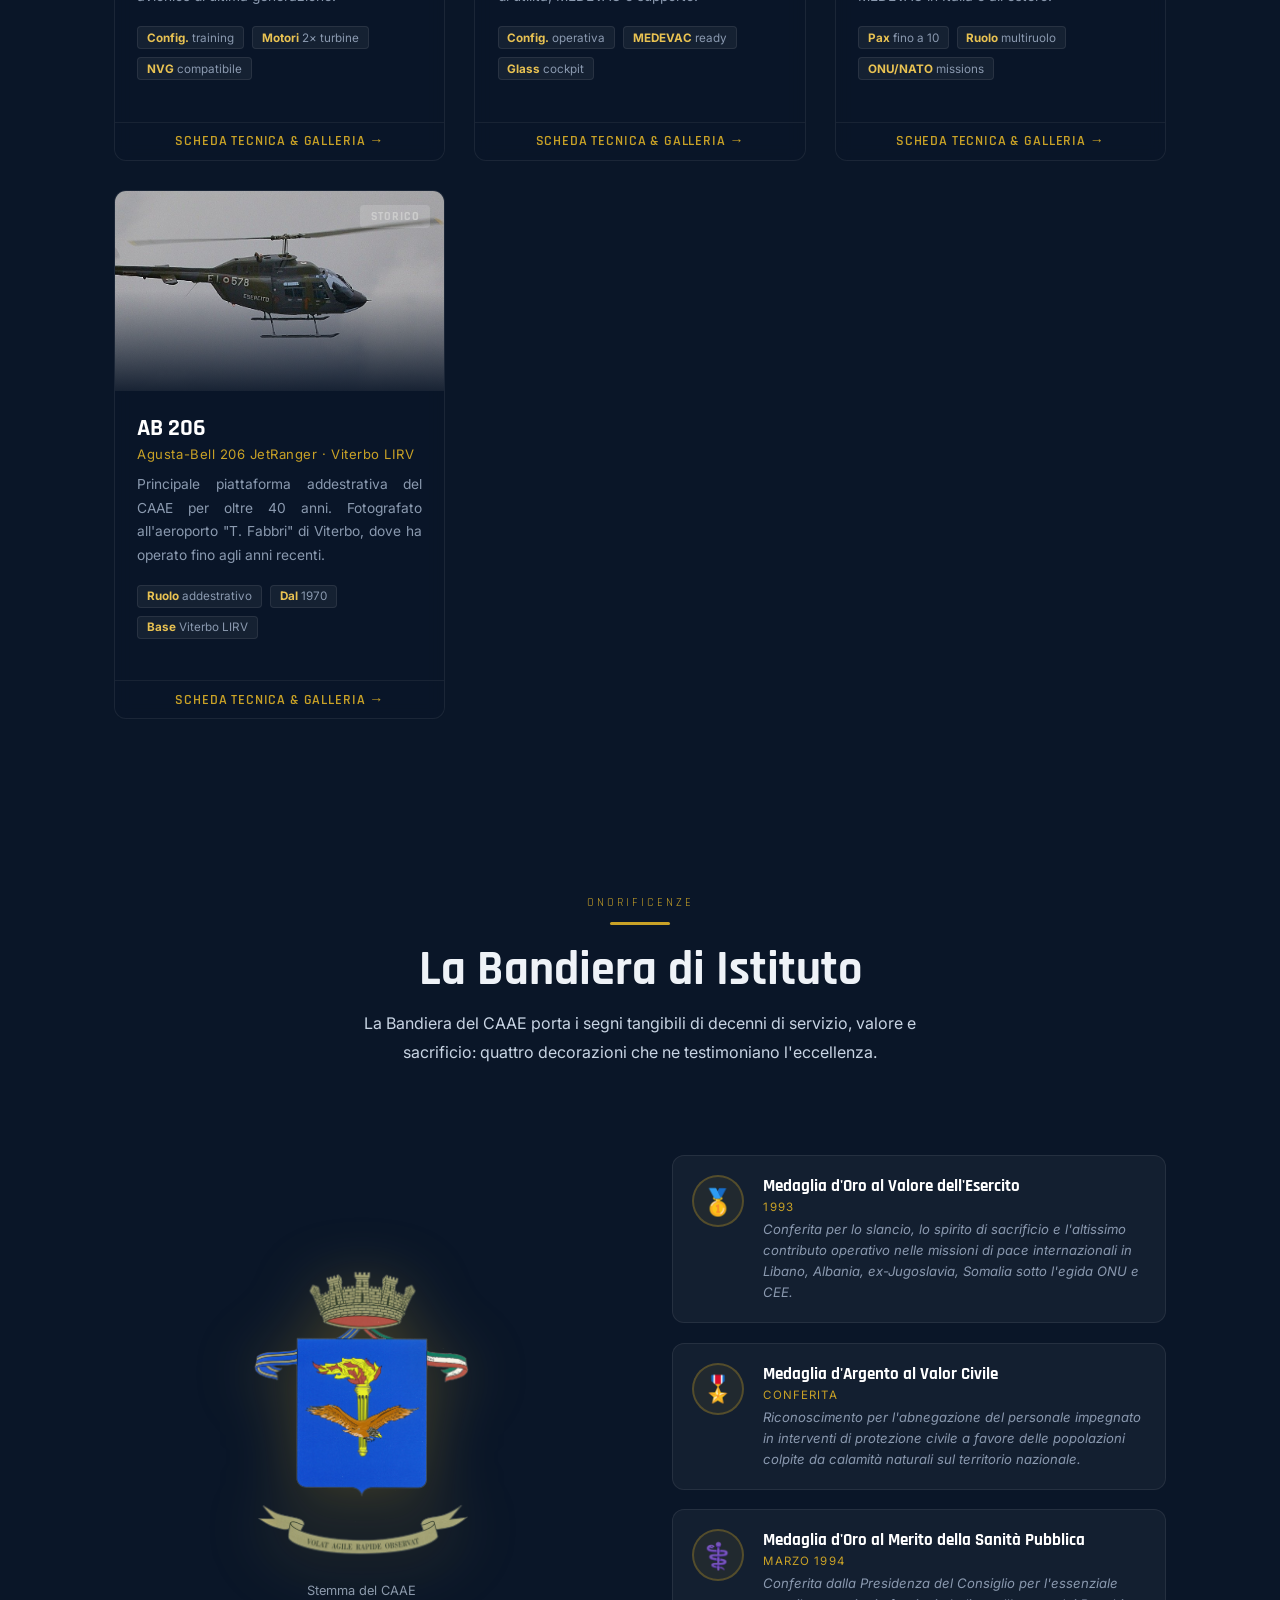
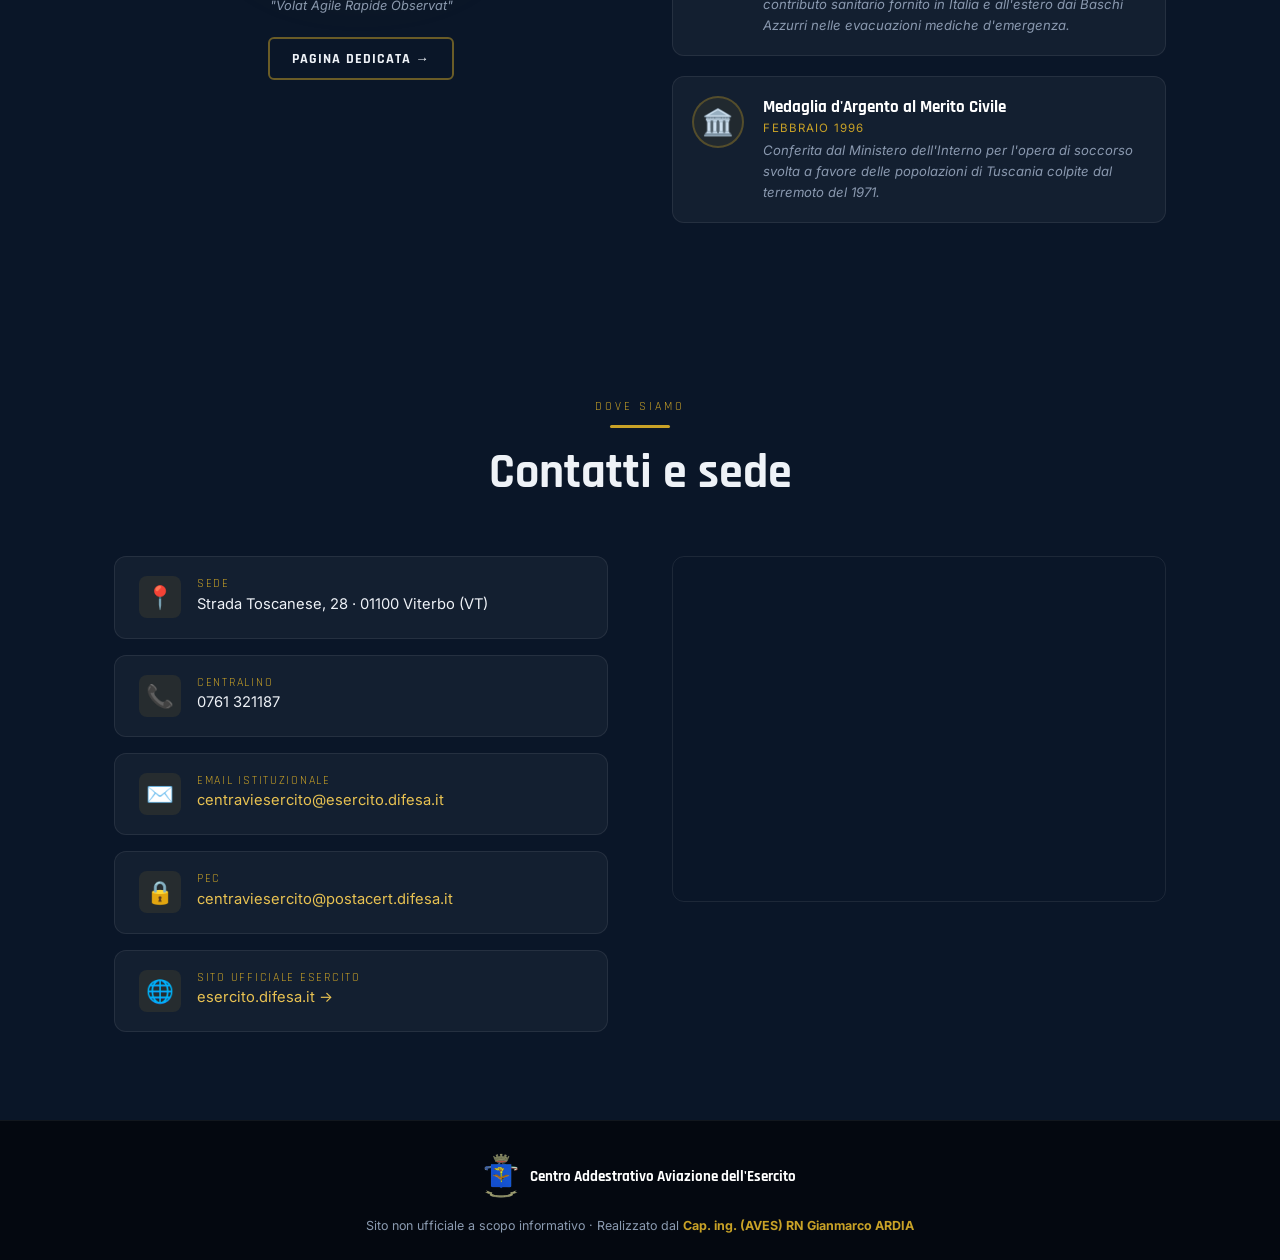
==== commit 810172d4: "fix: immagini elicotteri migliorate - 169D con pattini, 205 e 206 ottimizzate - LUH 196 D: sostituit" ====
--- a/index.html
+++ b/index.html
@@ -650,7 +650,7 @@
 
       <a href="flotta/luh196d.html" class="heli-card" data-aos="fade-up" data-aos-delay="100">
         <div class="heli-img-wrap">
-          <img src="imgs/luh169_bg.jpg"
+          <img src="imgs/luh169d_caae.jpg"
                alt="LUH 196 D"
                loading="lazy">
           <div class="heli-img-overlay"></div>
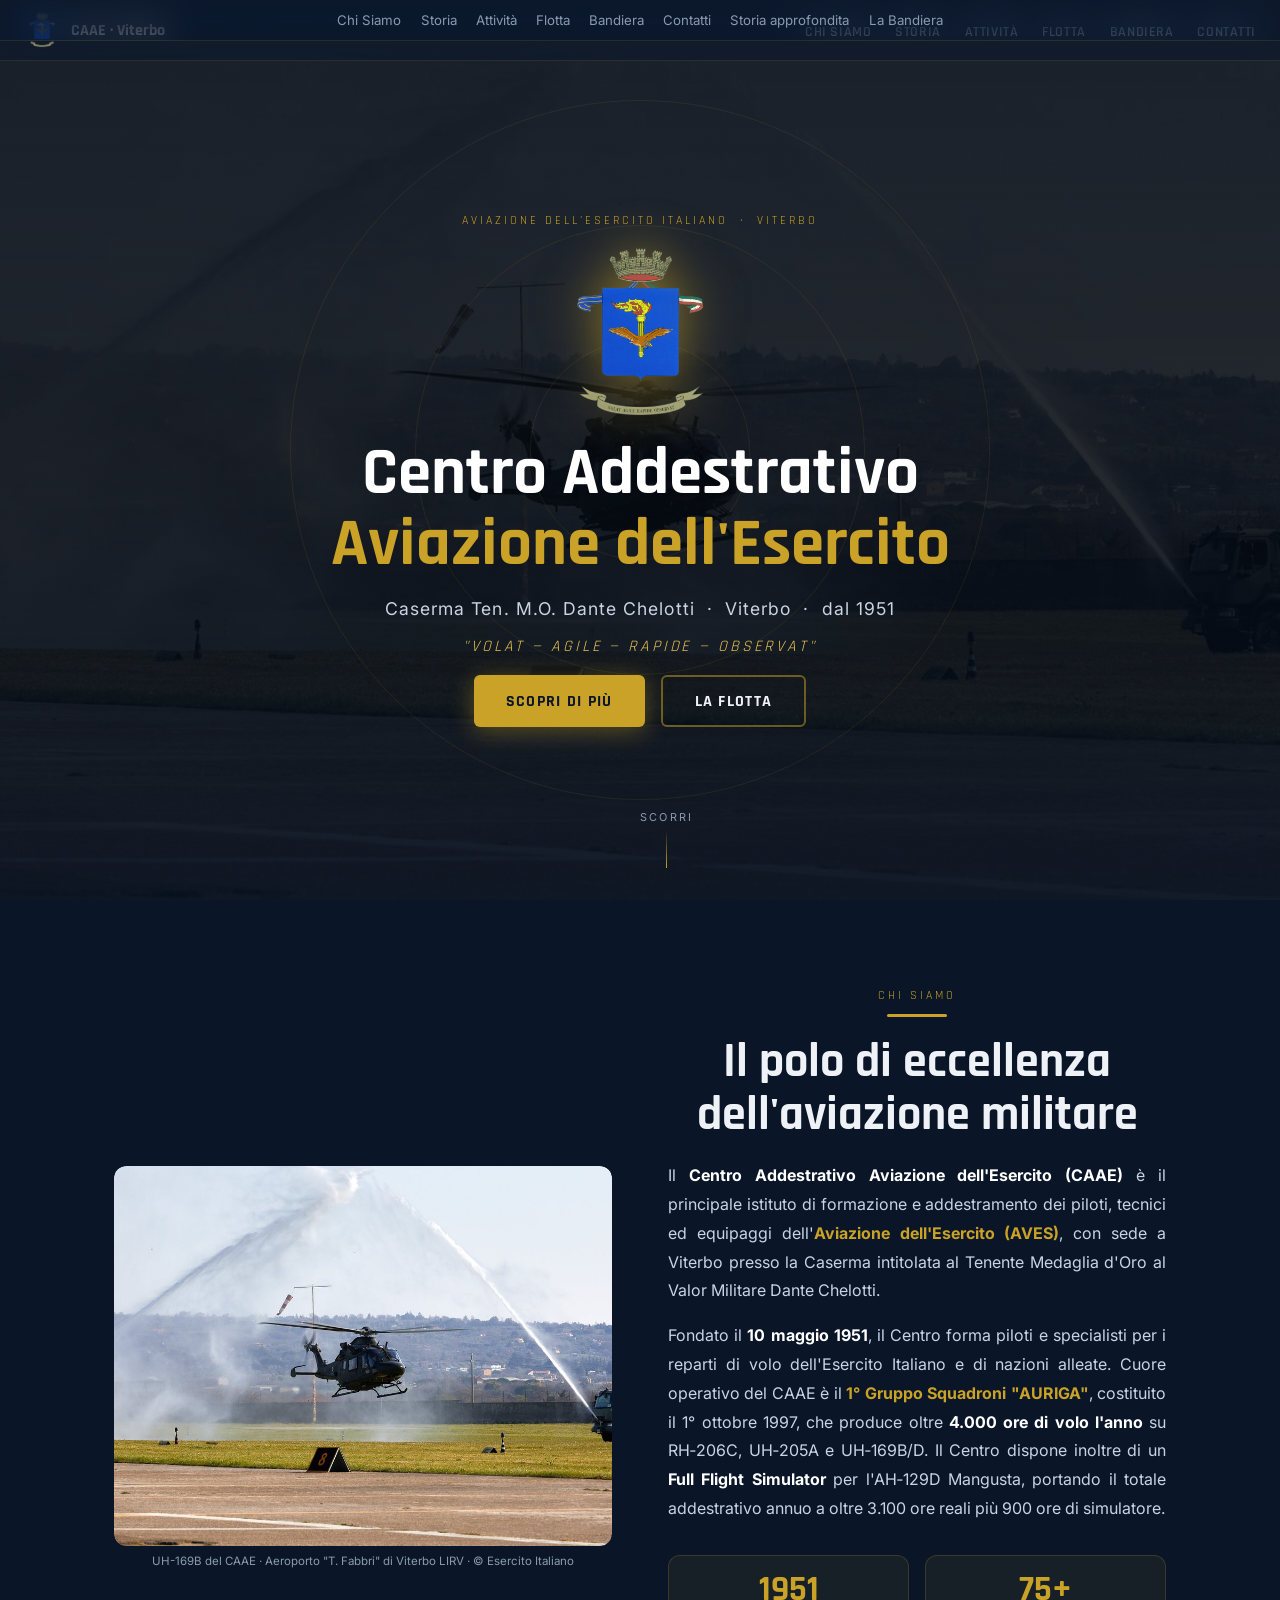
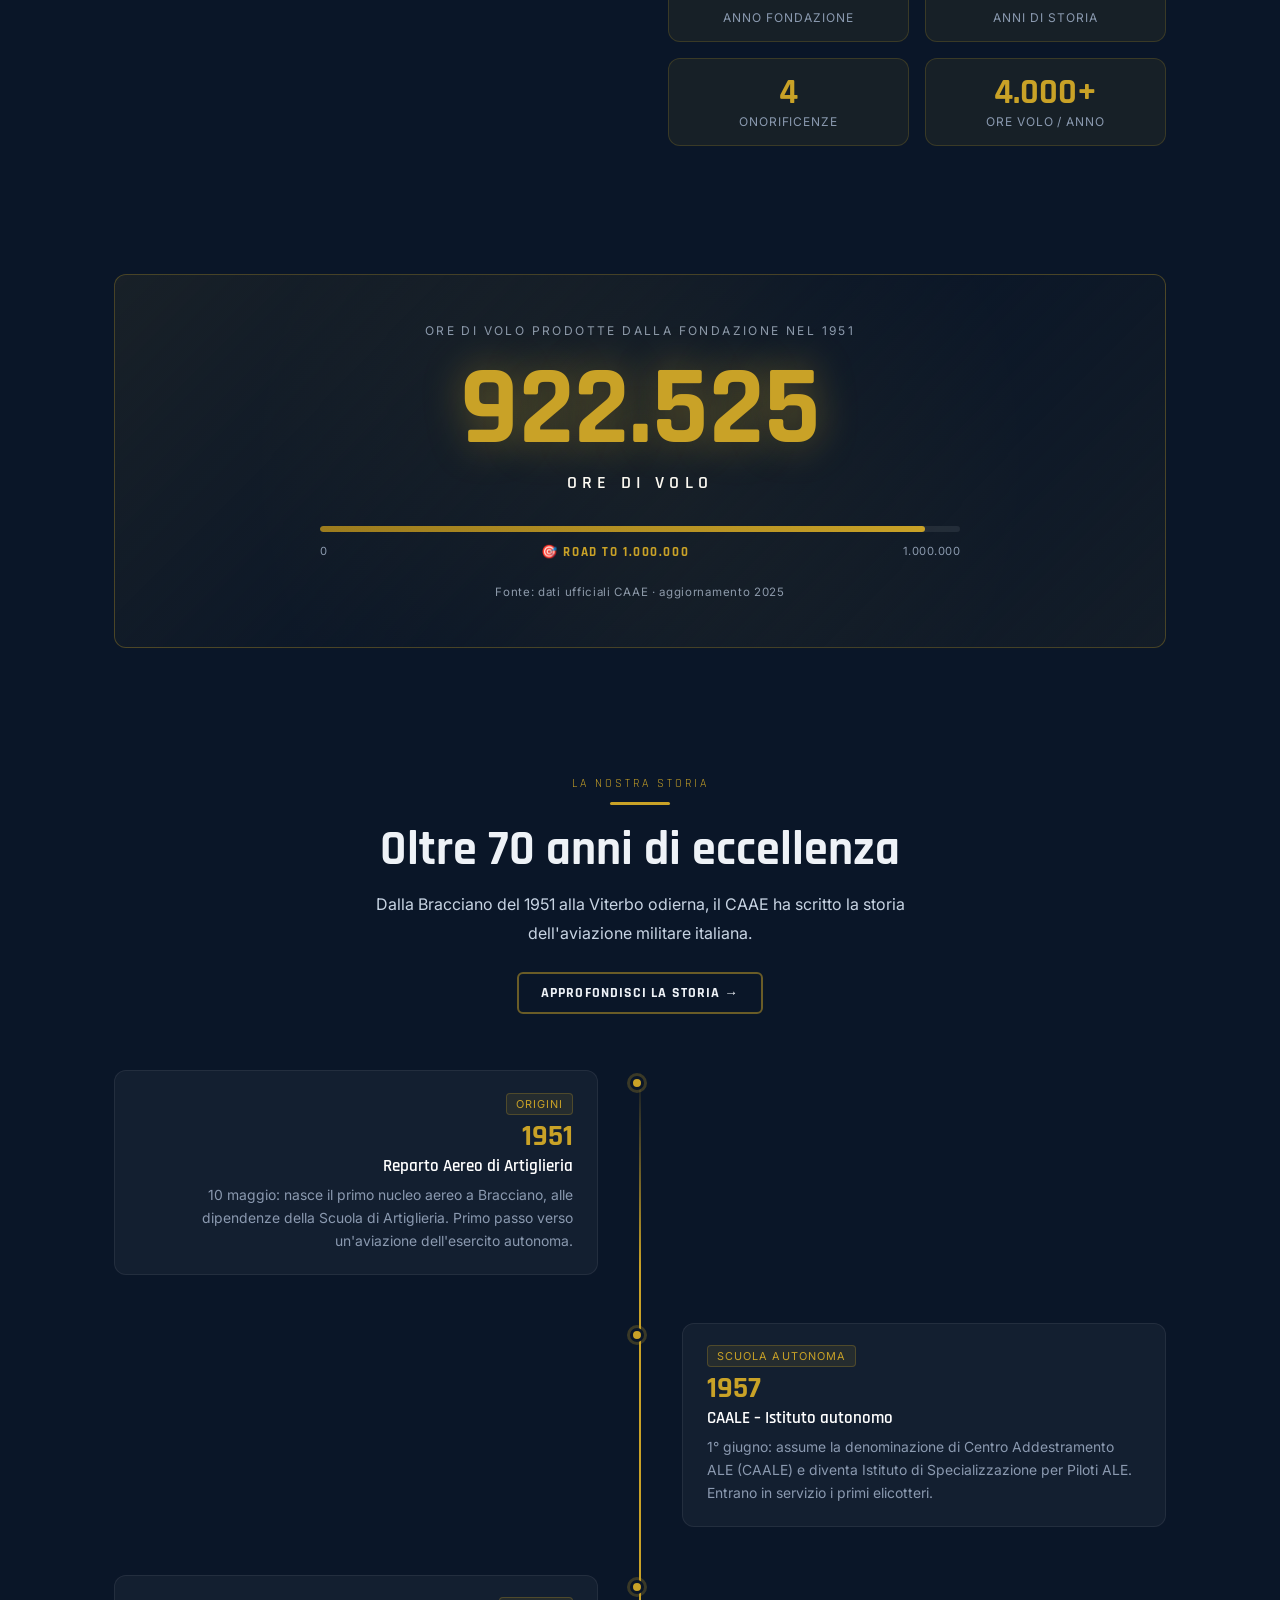
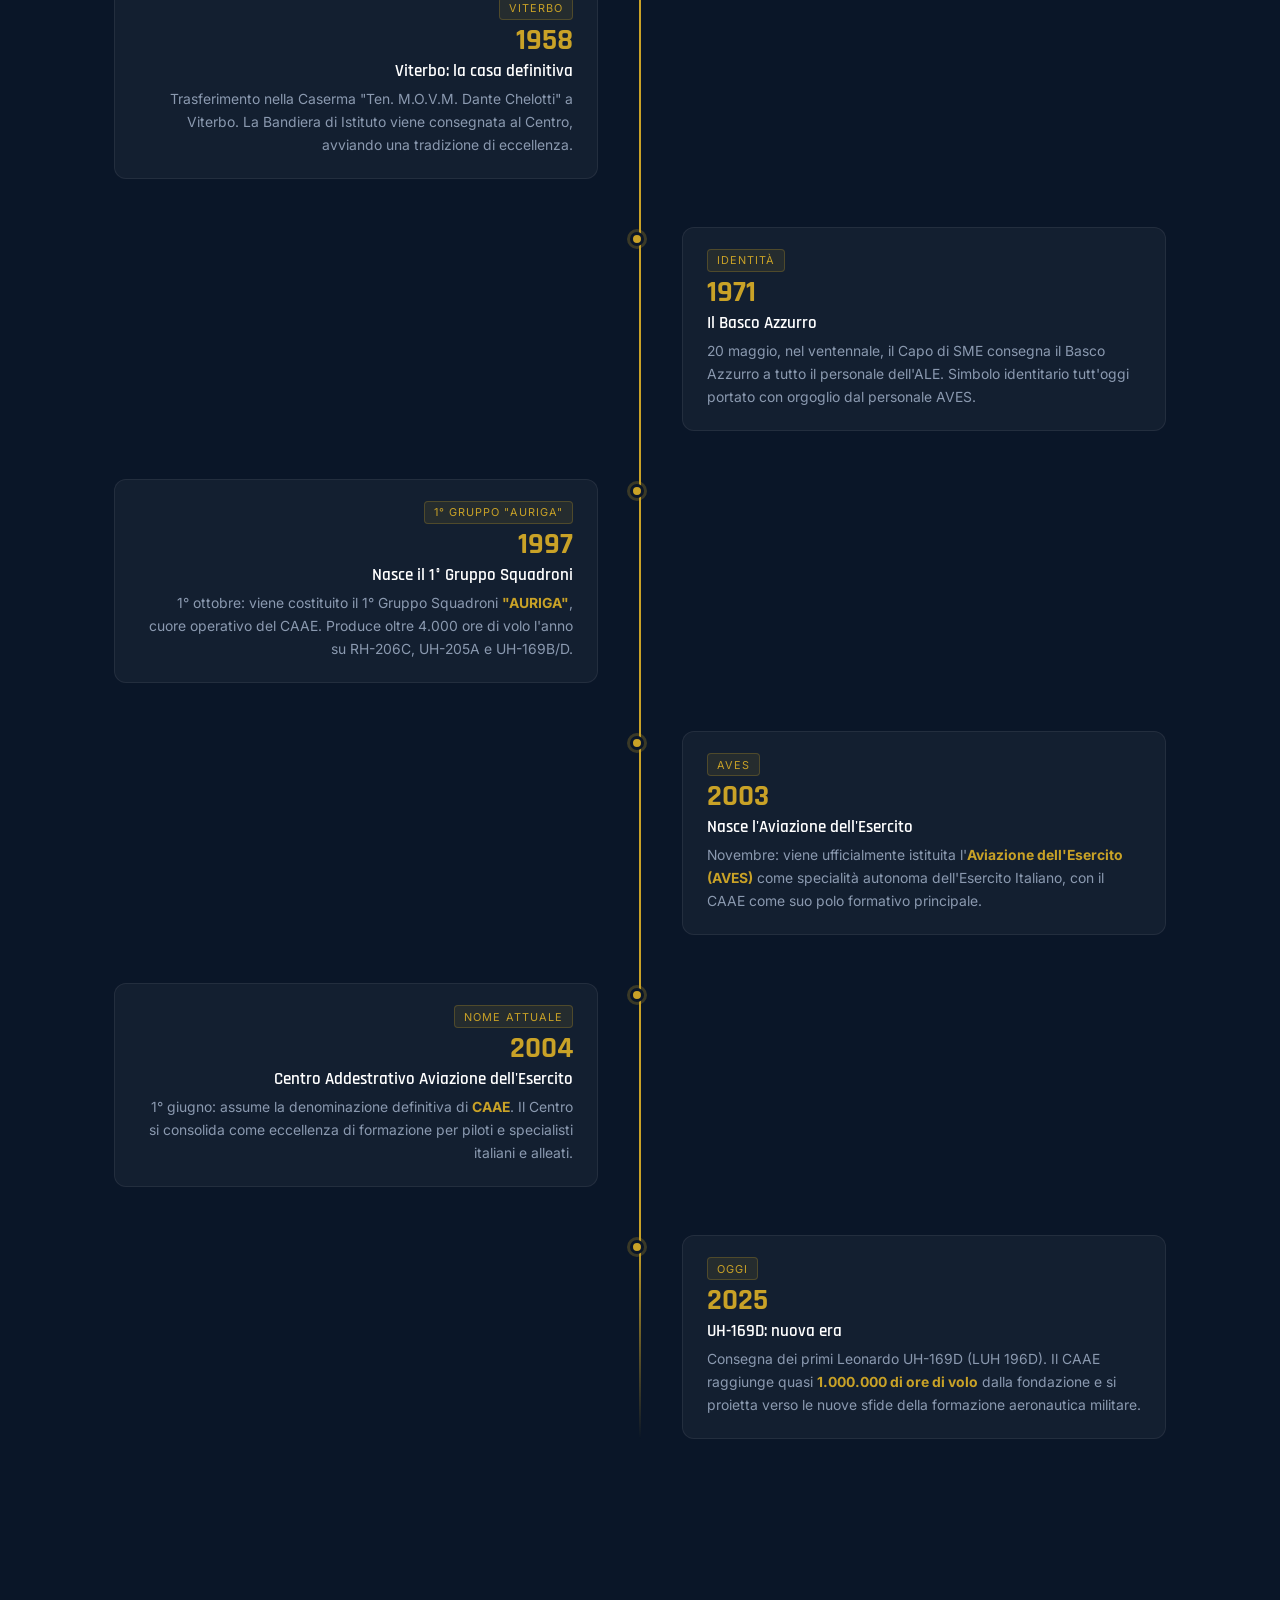
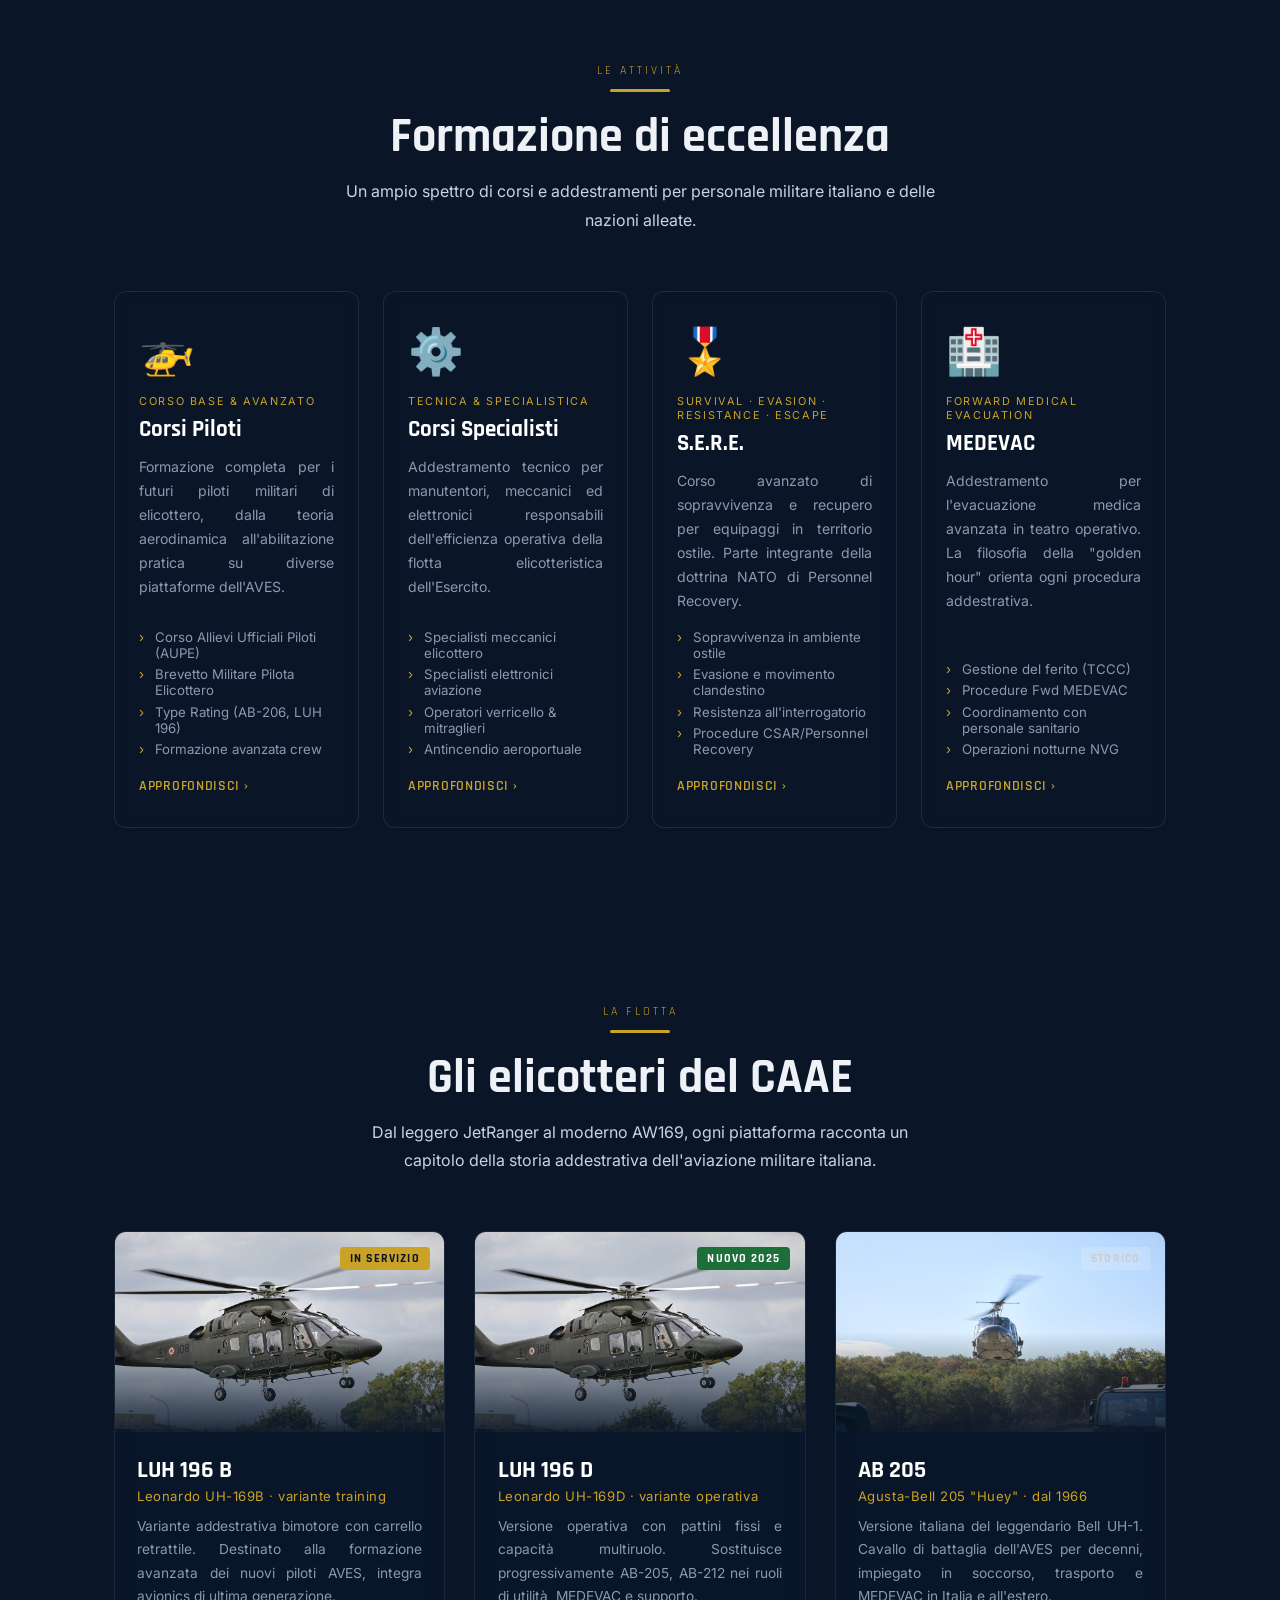
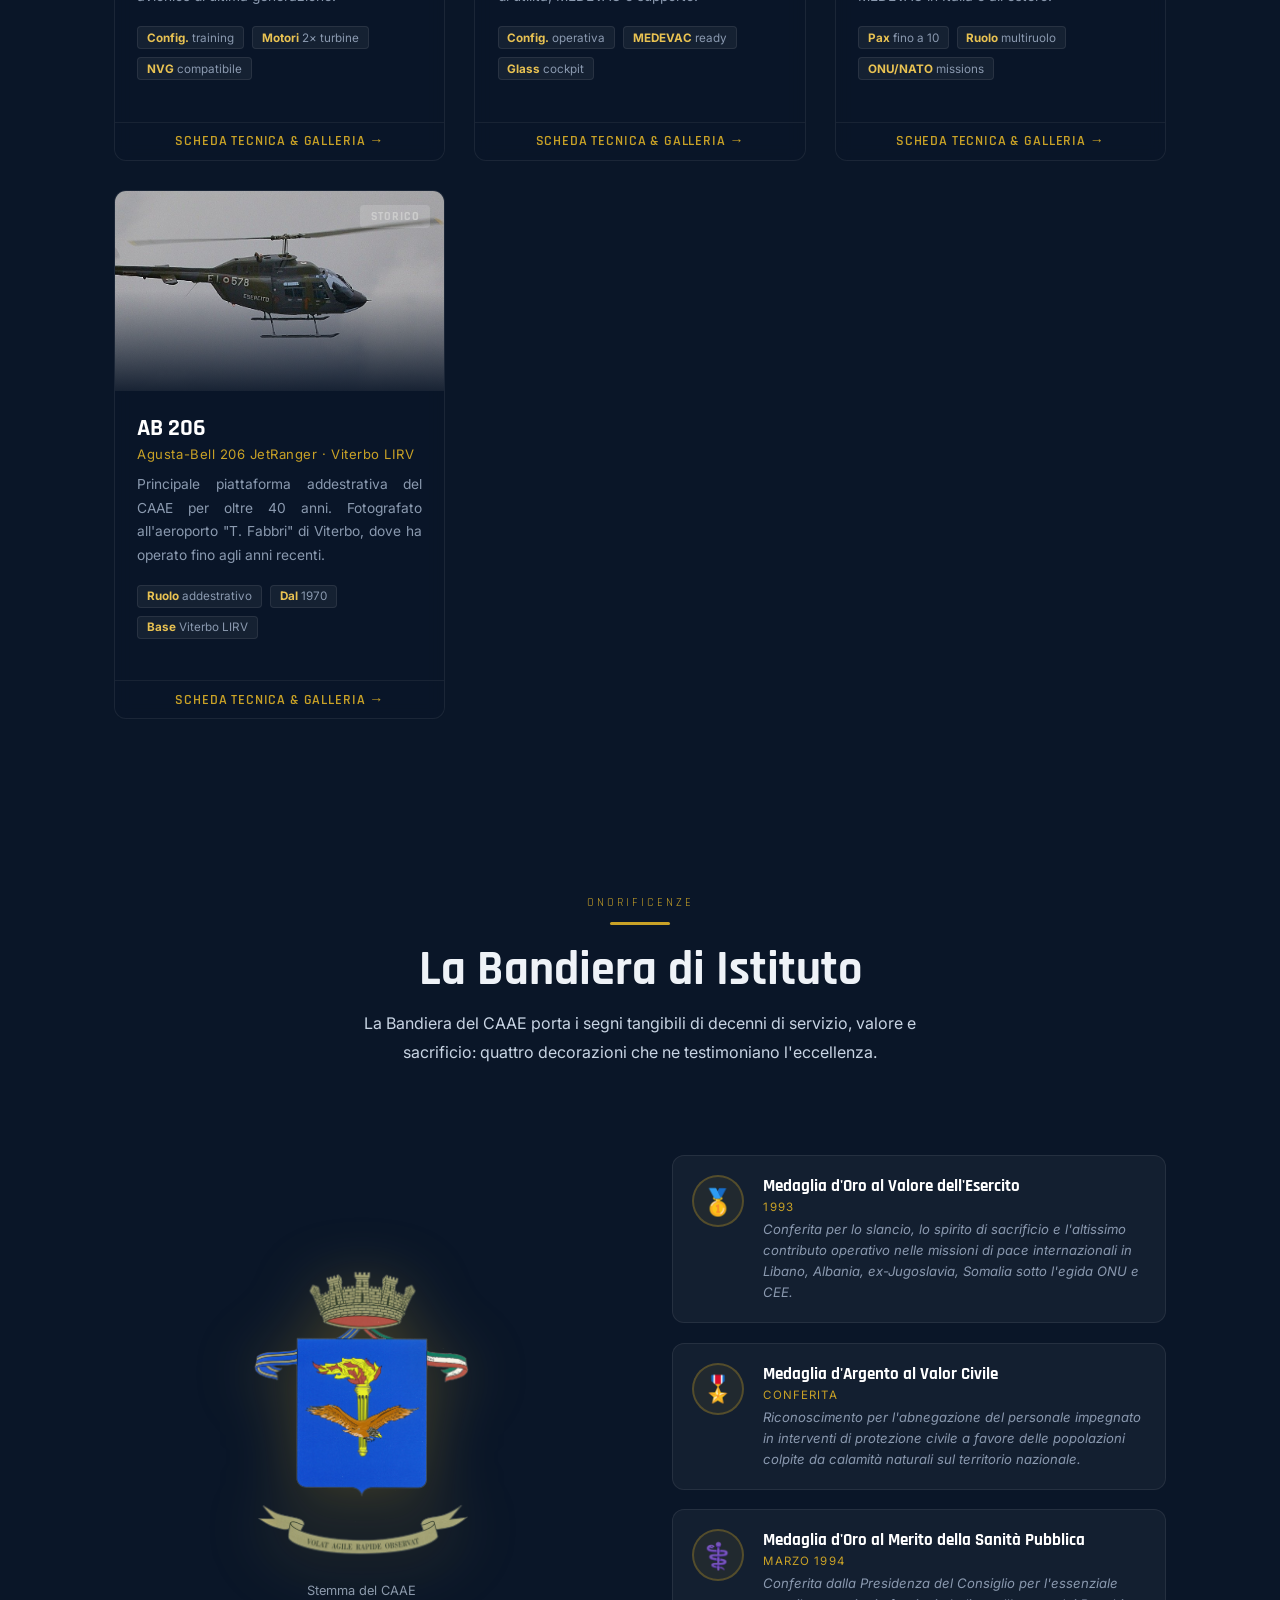
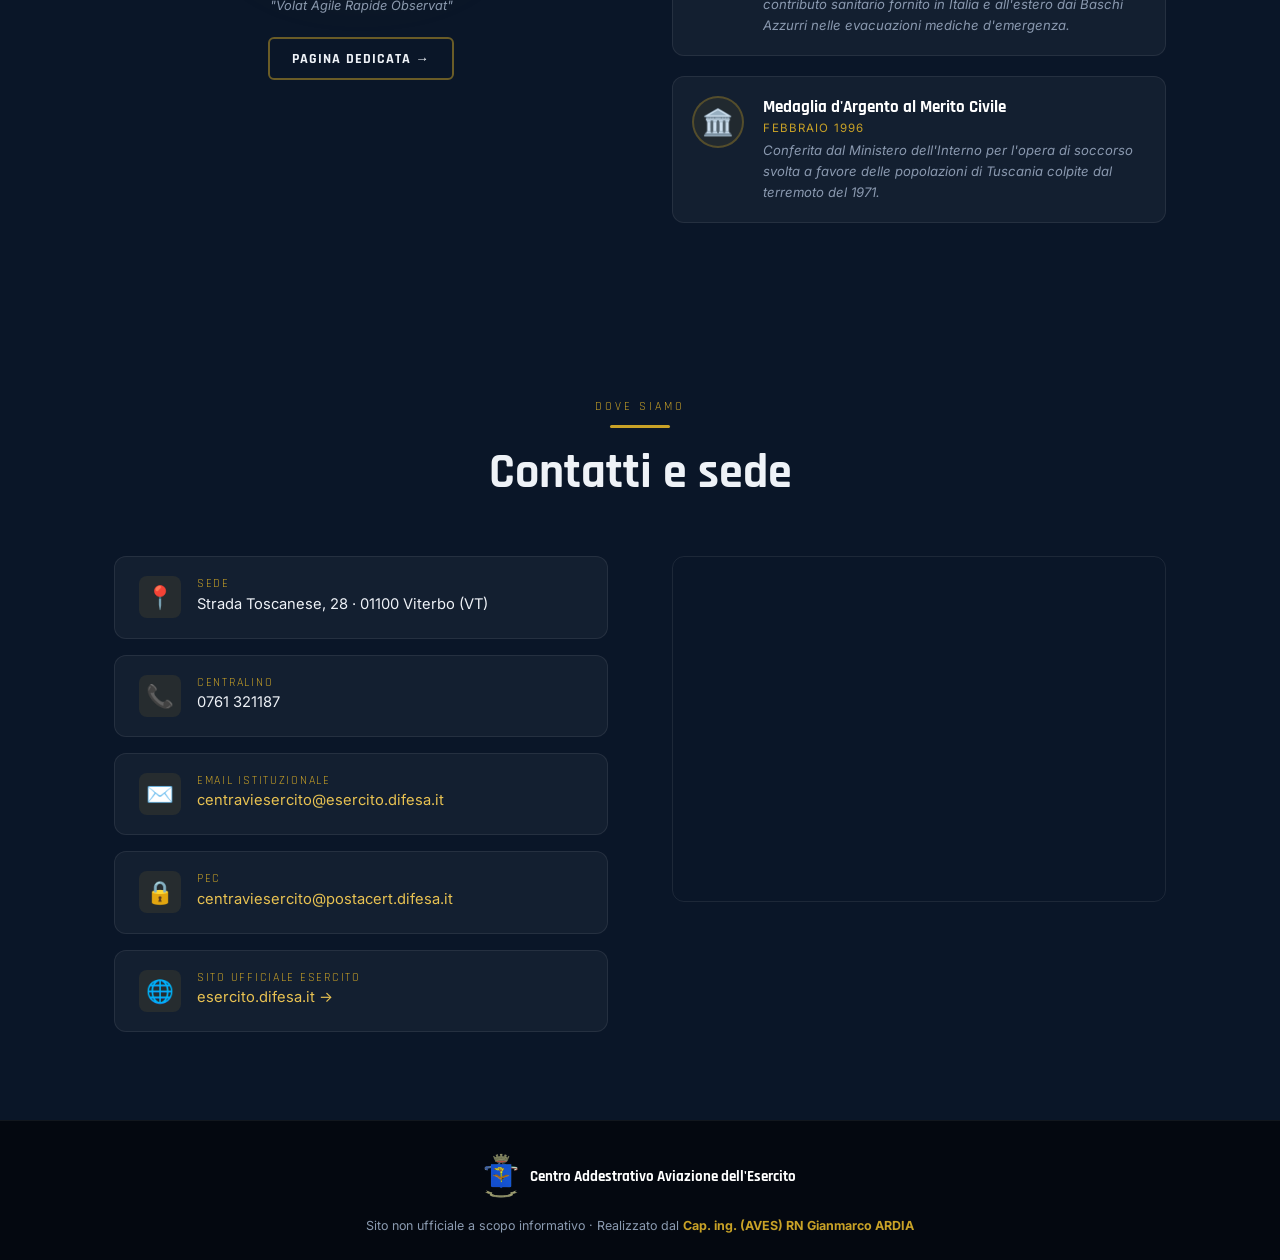
==== commit 019b2f5d: "fix: cache-busting v=3 + no-cache headers per aggiornamento forzato browser Co-authored-by: Copilot " ====
--- a/index.html
+++ b/index.html
@@ -2,6 +2,9 @@
 <html lang="it">
 <head>
   <meta charset="UTF-8">
+    <meta http-equiv="Cache-Control" content="no-cache, no-store, must-revalidate">
+    <meta http-equiv="Pragma" content="no-cache">
+    <meta http-equiv="Expires" content="0">
   <meta name="viewport" content="width=device-width, initial-scale=1.0">
   <meta name="description" content="Centro Addestrativo Aviazione dell'Esercito (CAAE) – Viterbo. Il cuore della formazione dei piloti e degli specialisti dell'Aviazione dell'Esercito Italiano.">
   <title>CAAE – Centro Addestrativo Aviazione dell'Esercito</title>
@@ -288,13 +291,13 @@
 
 <!-- ═══ DYNAMIC BACKGROUNDS ═══ -->
 <div id="dynamic-bg">
-  <div class="bg-layer active" id="bg-hero"   style="background-image:url('imgs/luh169b_ceremony.jpg')"></div>
-  <div class="bg-layer"        id="bg-about"  style="background-image:url('imgs/luh169b_ceremony.jpg')"></div>
-  <div class="bg-layer"        id="bg-storia" style="background-image:url('imgs/luh169_bg.jpg')"></div>
-  <div class="bg-layer"        id="bg-attivita" style="background-image:url('imgs/ab205_caae.jpg')"></div>
-  <div class="bg-layer"        id="bg-flotta" style="background-image:url('imgs/luh169b_caae.jpg')"></div>
-  <div class="bg-layer"        id="bg-bandiera" style="background-image:url('imgs/luh169b_ceremony2.jpg')"></div>
-  <div class="bg-layer"        id="bg-contatti" style="background-image:url('imgs/ab206_caae.jpg')"></div>
+  <div class="bg-layer active" id="bg-hero"   style="background-image:url('imgs/luh169b_ceremony.jpg?v=3')"></div>
+  <div class="bg-layer"        id="bg-about"  style="background-image:url('imgs/luh169b_ceremony.jpg?v=3')"></div>
+  <div class="bg-layer"        id="bg-storia" style="background-image:url('imgs/luh169_bg.jpg?v=3')"></div>
+  <div class="bg-layer"        id="bg-attivita" style="background-image:url('imgs/ab205_caae.jpg?v=3')"></div>
+  <div class="bg-layer"        id="bg-flotta" style="background-image:url('imgs/luh169b_caae.jpg?v=3')"></div>
+  <div class="bg-layer"        id="bg-bandiera" style="background-image:url('imgs/luh169b_ceremony2.jpg?v=3')"></div>
+  <div class="bg-layer"        id="bg-contatti" style="background-image:url('imgs/ab206_caae.jpg?v=3')"></div>
 </div>
 <div class="bg-overlay"></div>
 
@@ -356,7 +359,7 @@
     <div class="about-grid">
       <div data-aos="fade-right" data-aos-duration="800">
         <div class="about-img-wrap">
-          <img src="imgs/luh169b_ceremony.jpg"
+          <img src="imgs/luh169b_ceremony.jpg?v=3"
                alt="UH-169B CAAE Viterbo – cerimonia del primo volo" loading="lazy">
         </div>
         <p class="about-img-caption">UH-169B del CAAE · Aeroporto "T. Fabbri" di Viterbo LIRV · © Esercito Italiano</p>
@@ -630,7 +633,7 @@
 
       <a href="flotta/luh196b.html" class="heli-card" data-aos="fade-up" data-aos-delay="0">
         <div class="heli-img-wrap">
-          <img src="imgs/luh169b_caae.jpg"
+          <img src="imgs/luh169b_caae.jpg?v=3"
                alt="UH-169B CAAE EI-108 Viterbo" loading="lazy">
           <div class="heli-img-overlay"></div>
           <span class="heli-badge badge-active">IN SERVIZIO</span>
@@ -650,7 +653,7 @@
 
       <a href="flotta/luh196d.html" class="heli-card" data-aos="fade-up" data-aos-delay="100">
         <div class="heli-img-wrap">
-          <img src="imgs/luh169d_caae.jpg"
+          <img src="imgs/luh169d_caae.jpg?v=3"
                alt="LUH 196 D"
                loading="lazy">
           <div class="heli-img-overlay"></div>
@@ -671,7 +674,7 @@
 
       <a href="flotta/ab205.html" class="heli-card" data-aos="fade-up" data-aos-delay="200">
         <div class="heli-img-wrap">
-          <img src="imgs/ab205_caae.jpg"
+          <img src="imgs/ab205_caae.jpg?v=3"
                alt="AB-205 CAAE" loading="lazy">
           <div class="heli-img-overlay"></div>
           <span class="heli-badge badge-legacy">STORICO</span>
@@ -691,7 +694,7 @@
 
       <a href="flotta/ab206.html" class="heli-card" data-aos="fade-up" data-aos-delay="300">
         <div class="heli-img-wrap">
-          <img src="imgs/ab206_caae.jpg"
+          <img src="imgs/ab206_caae.jpg?v=3"
                alt="AB-206 CAAE EI-578 Viterbo" loading="lazy">
           <div class="heli-img-overlay"></div>
           <span class="heli-badge badge-legacy">STORICO</span>
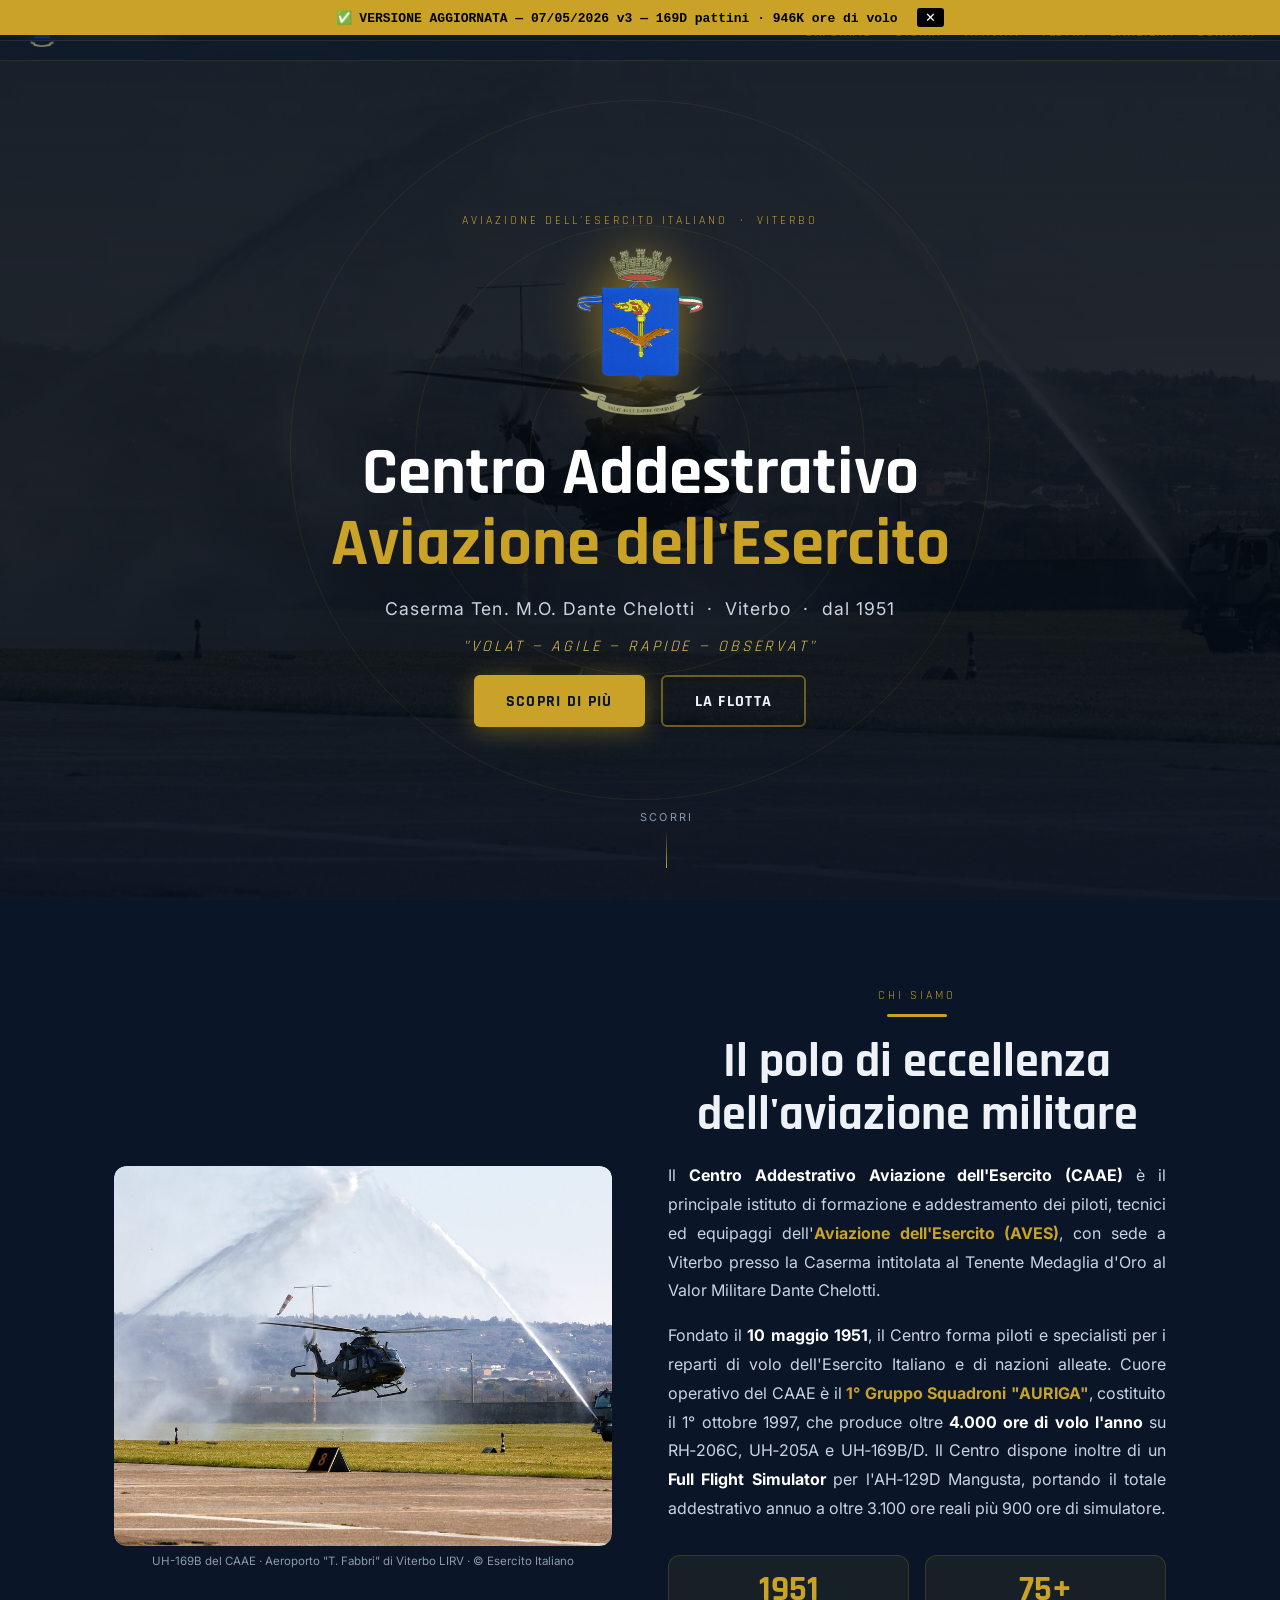
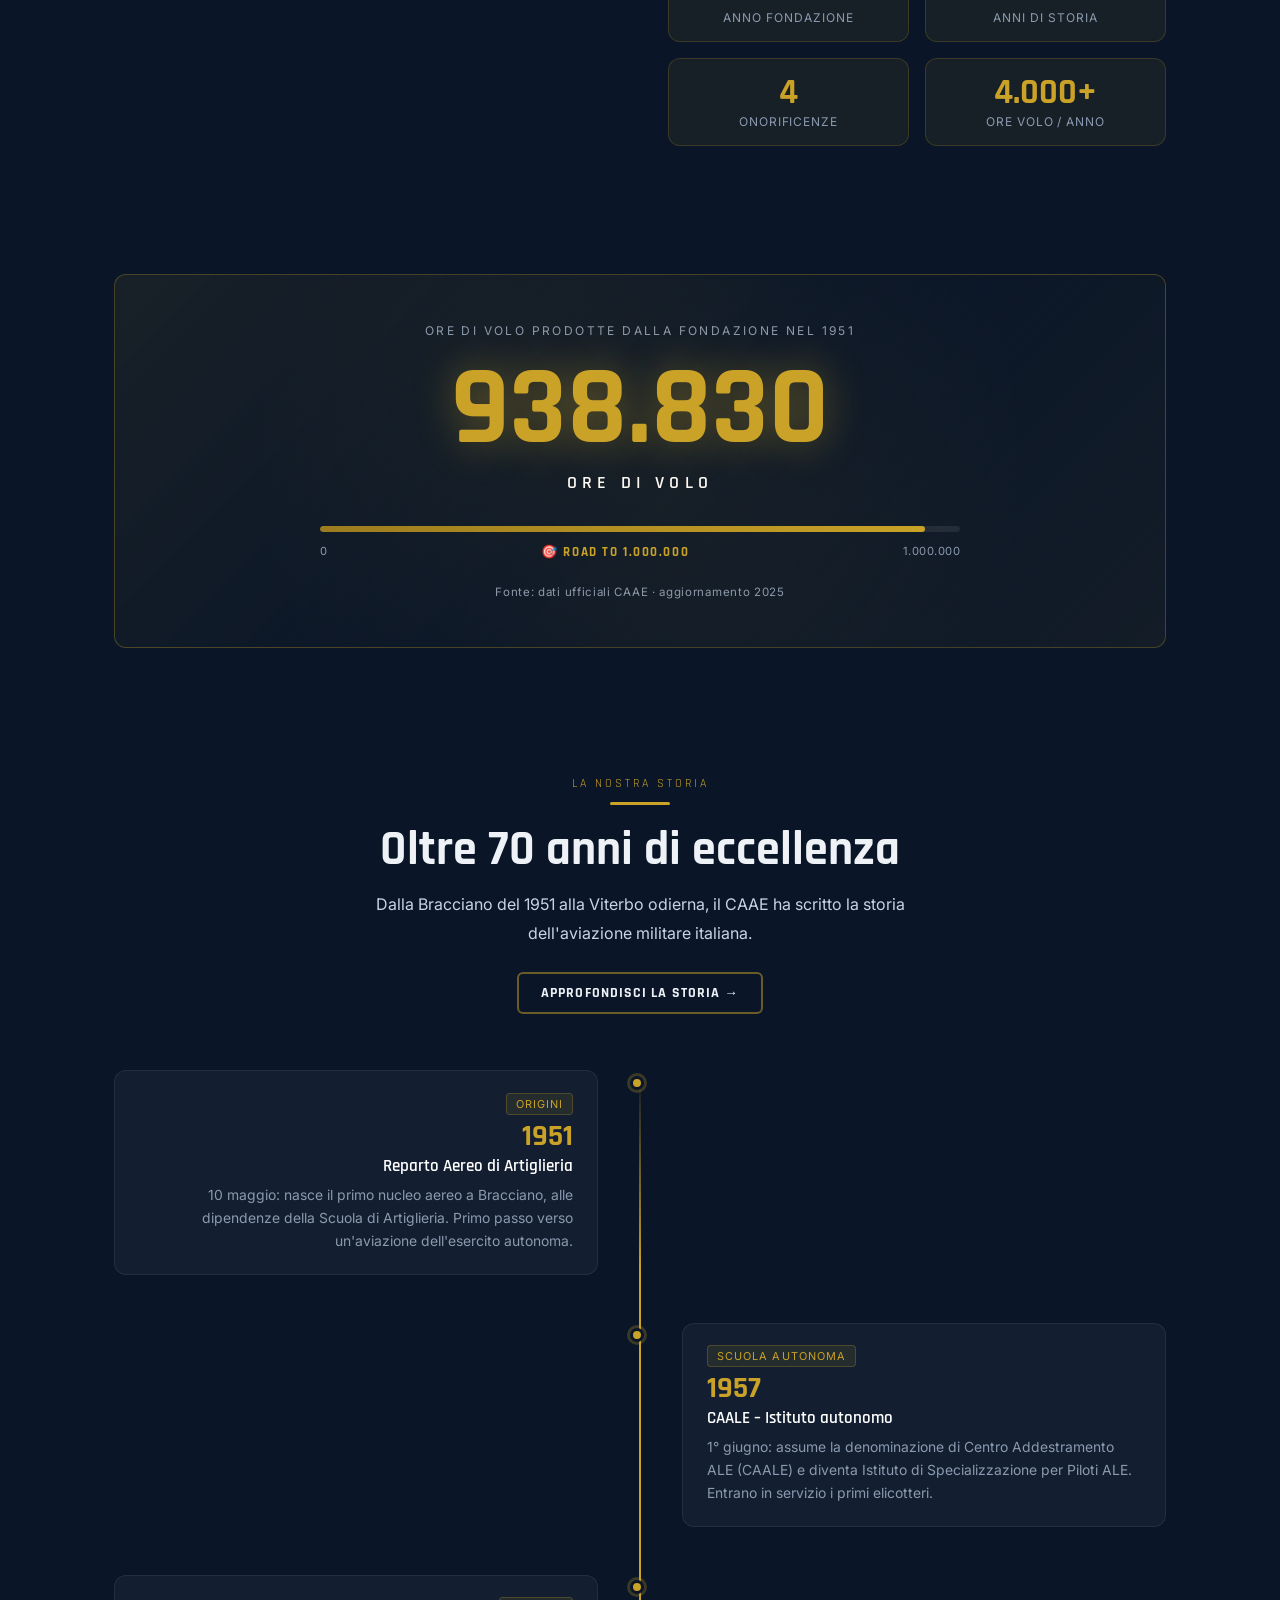
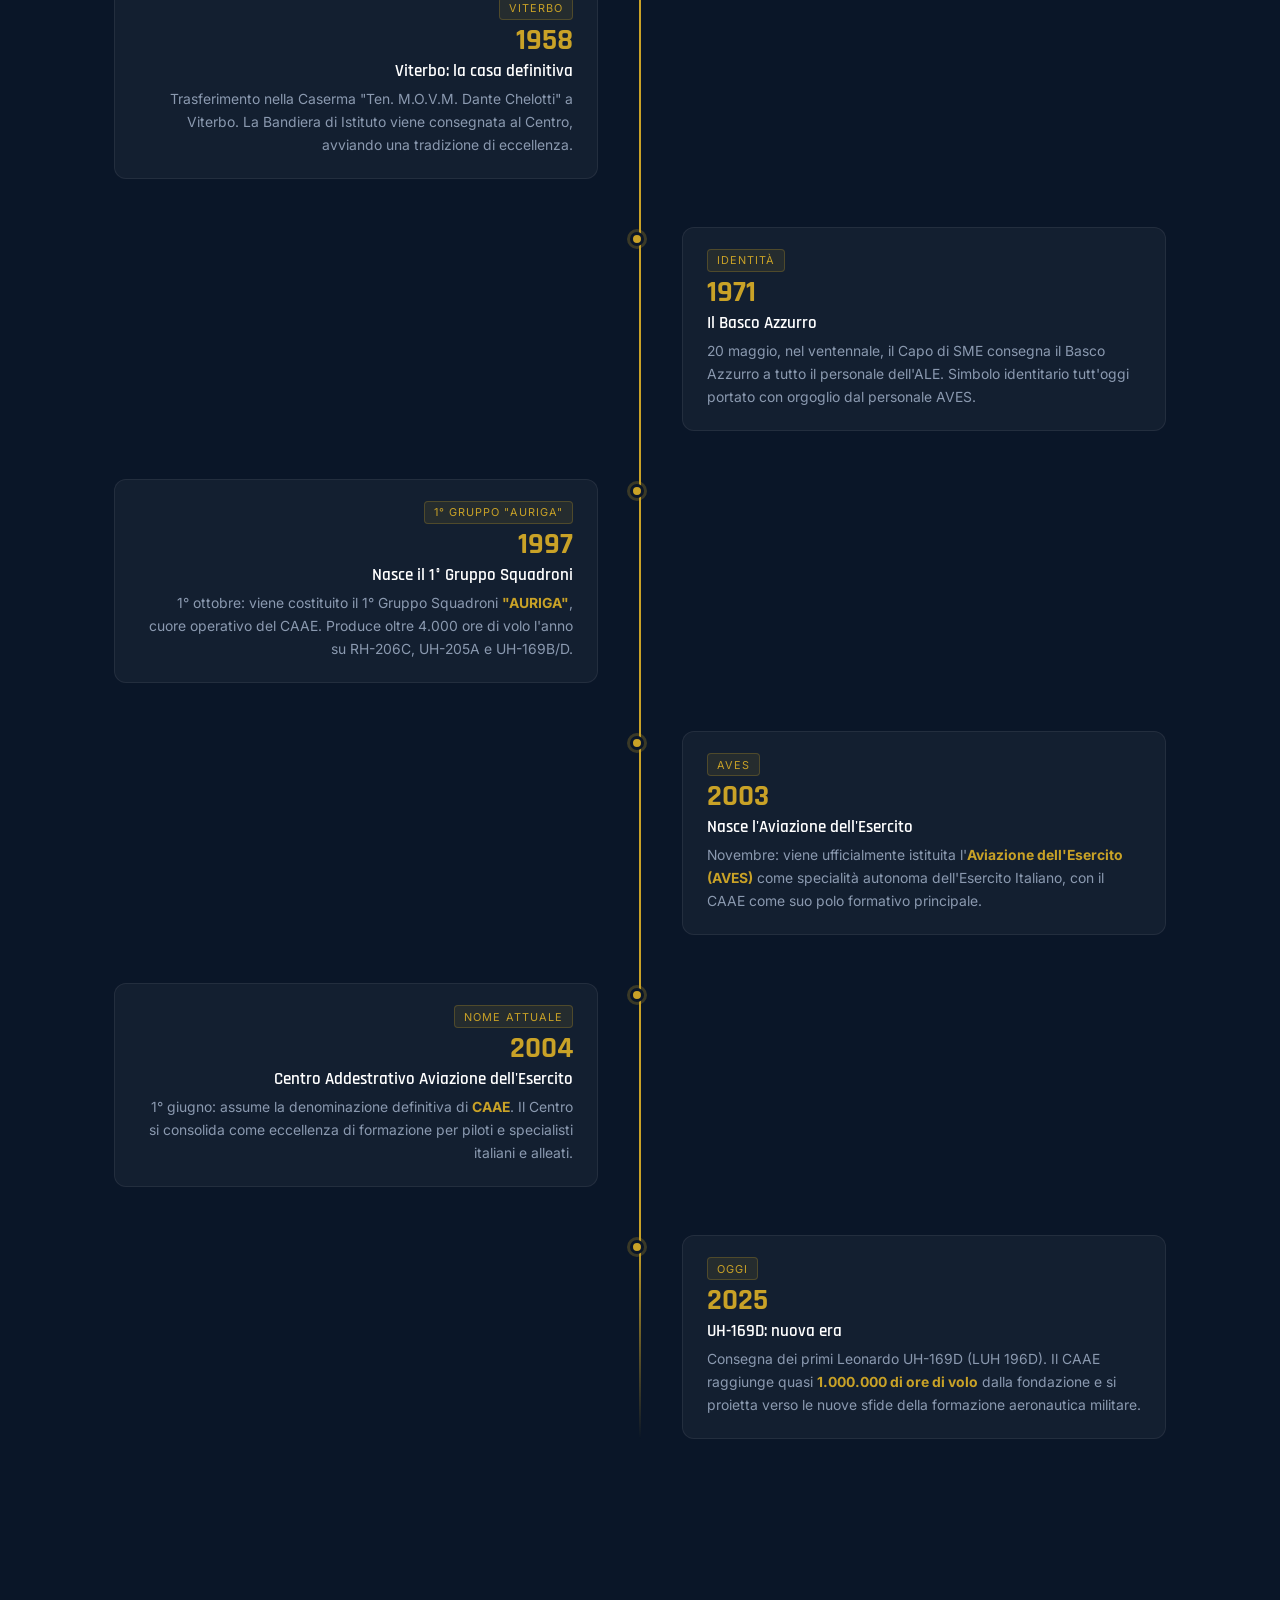
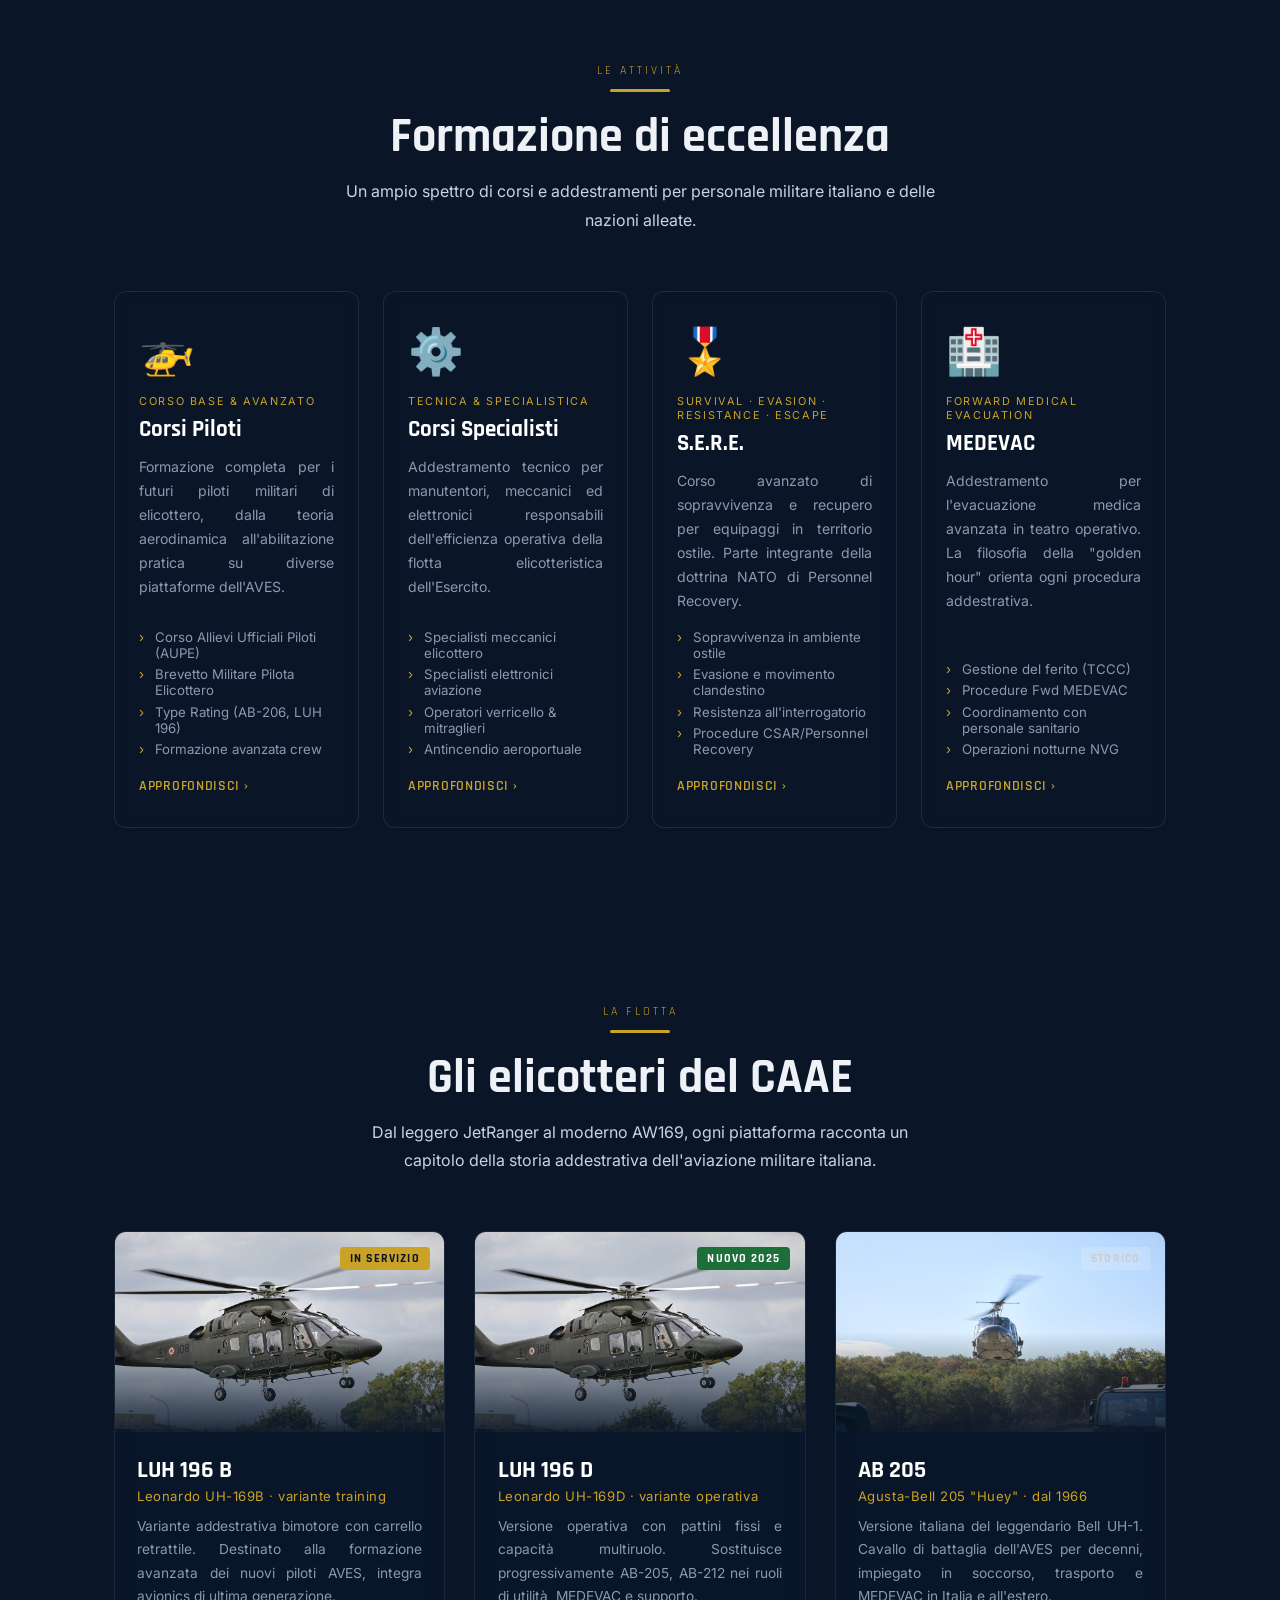
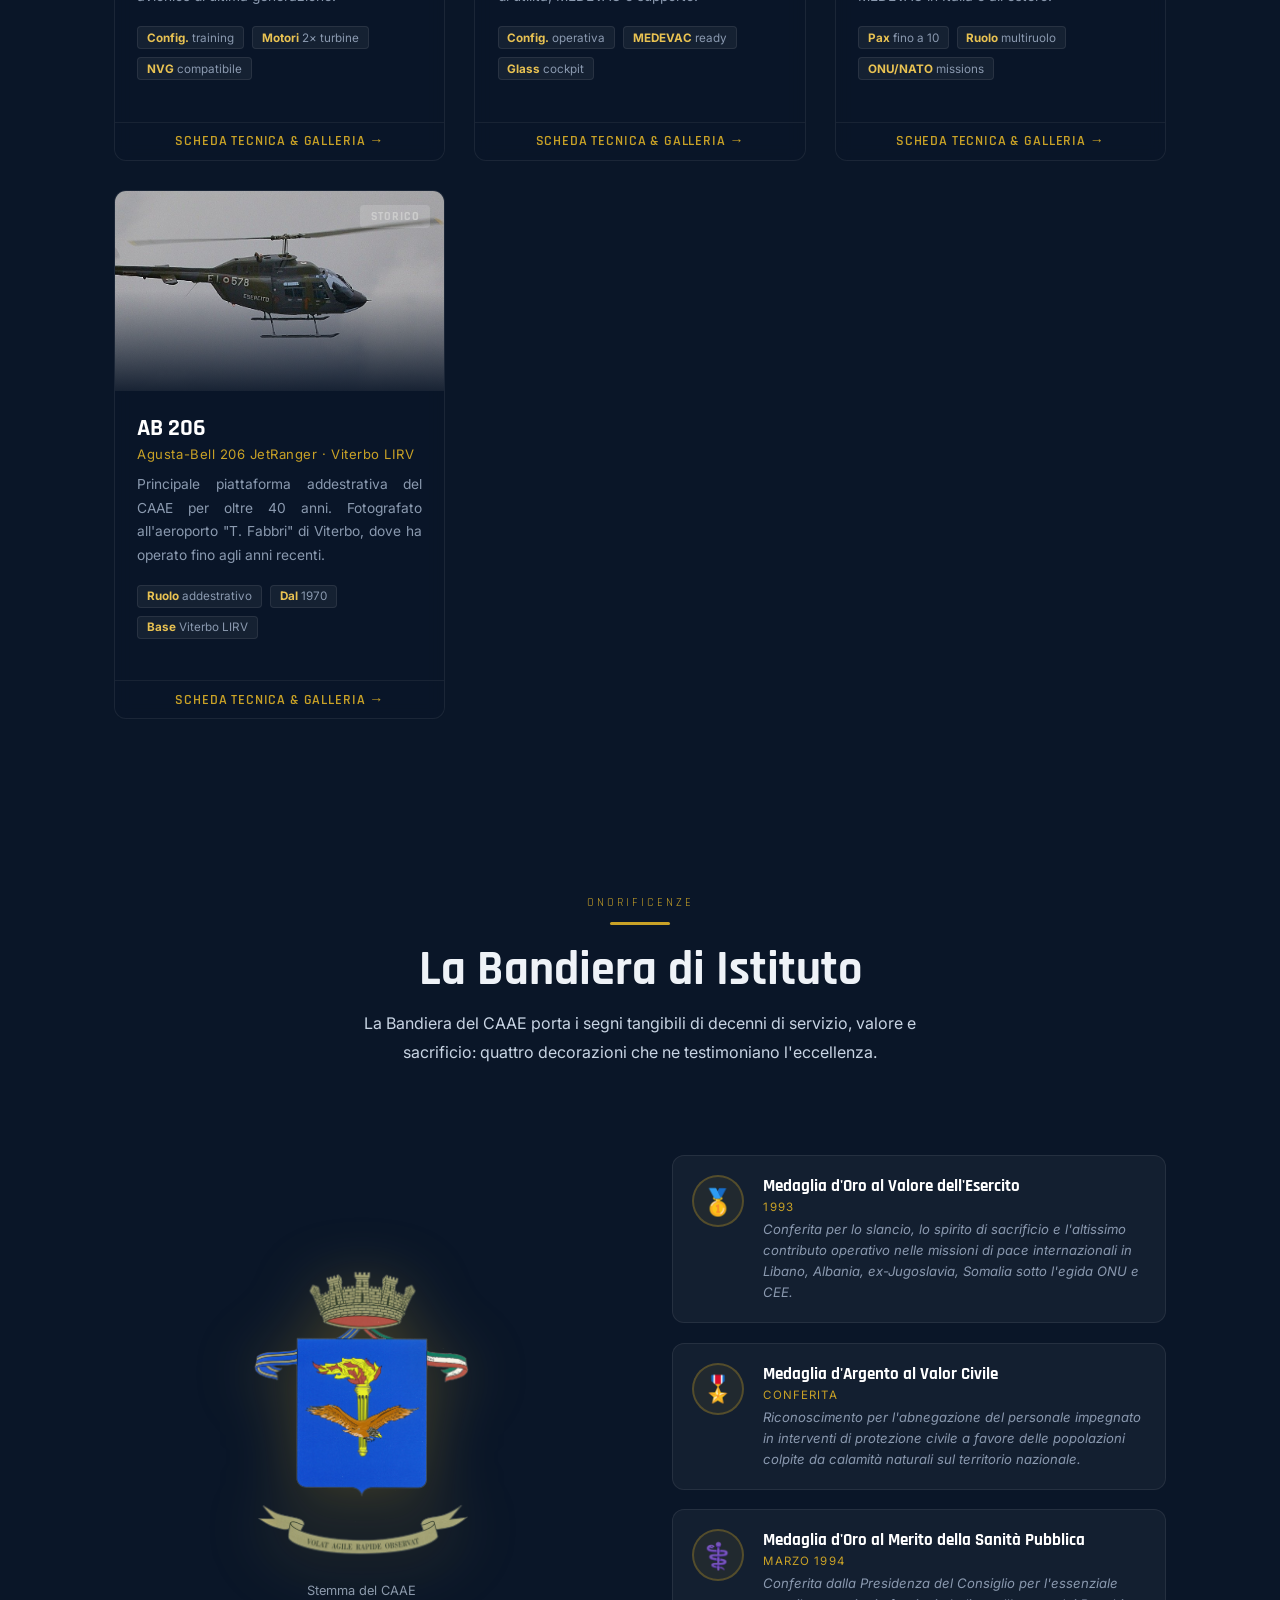
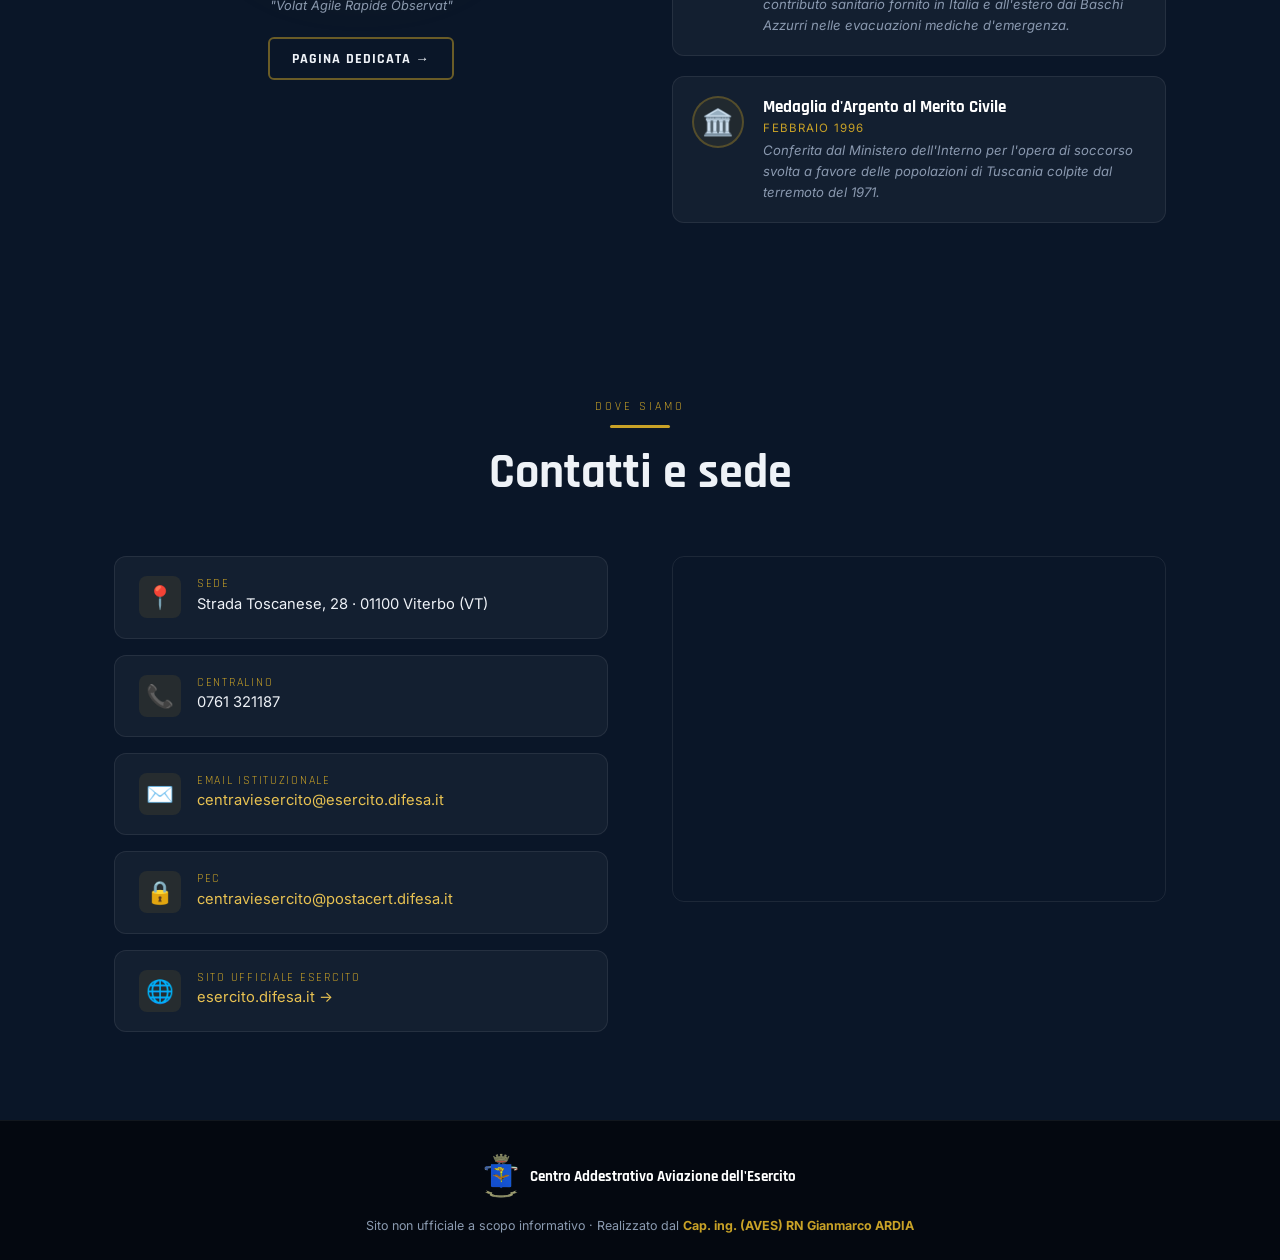
==== commit 146b1400: "temp: banner verifica versione aggiornata Co-authored-by: Copilot <223556219+Copilot@users.noreply.g" ====
--- a/index.html
+++ b/index.html
@@ -288,6 +288,12 @@
   </style>
 </head>
 <body>
+
+<!-- BANNER VERSIONE - RIMUOVERE DOPO VERIFICA -->
+<div id="version-banner" style="position:fixed;top:0;left:0;right:0;z-index:9999;background:#c9a227;color:#000;text-align:center;padding:8px;font-family:monospace;font-size:13px;font-weight:bold;">
+  ✅ VERSIONE AGGIORNATA — 07/05/2026 v3 — 169D pattini · 946K ore di volo
+  <button onclick="document.getElementById('version-banner').remove()" style="margin-left:12px;background:#000;color:#fff;border:none;padding:2px 8px;cursor:pointer;border-radius:3px;">✕</button>
+</div>
 
 <!-- ═══ DYNAMIC BACKGROUNDS ═══ -->
 <div id="dynamic-bg">
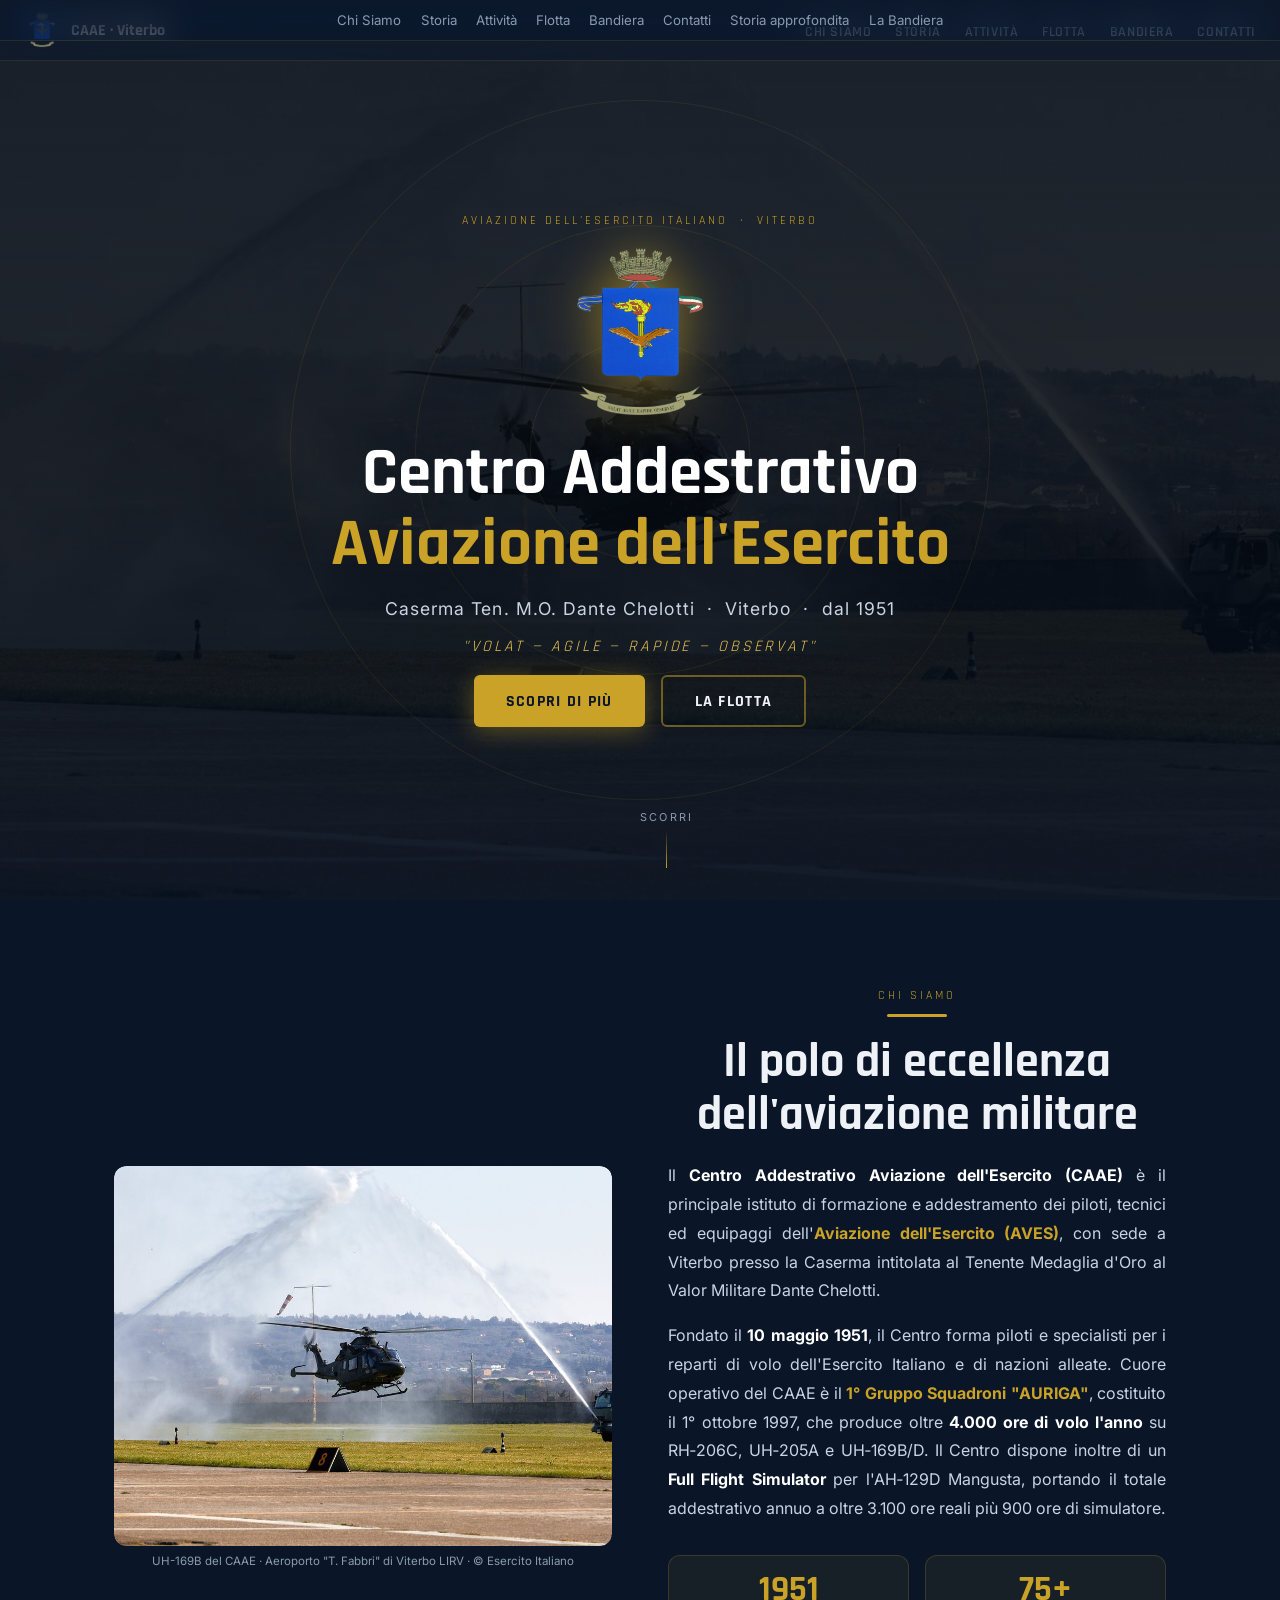
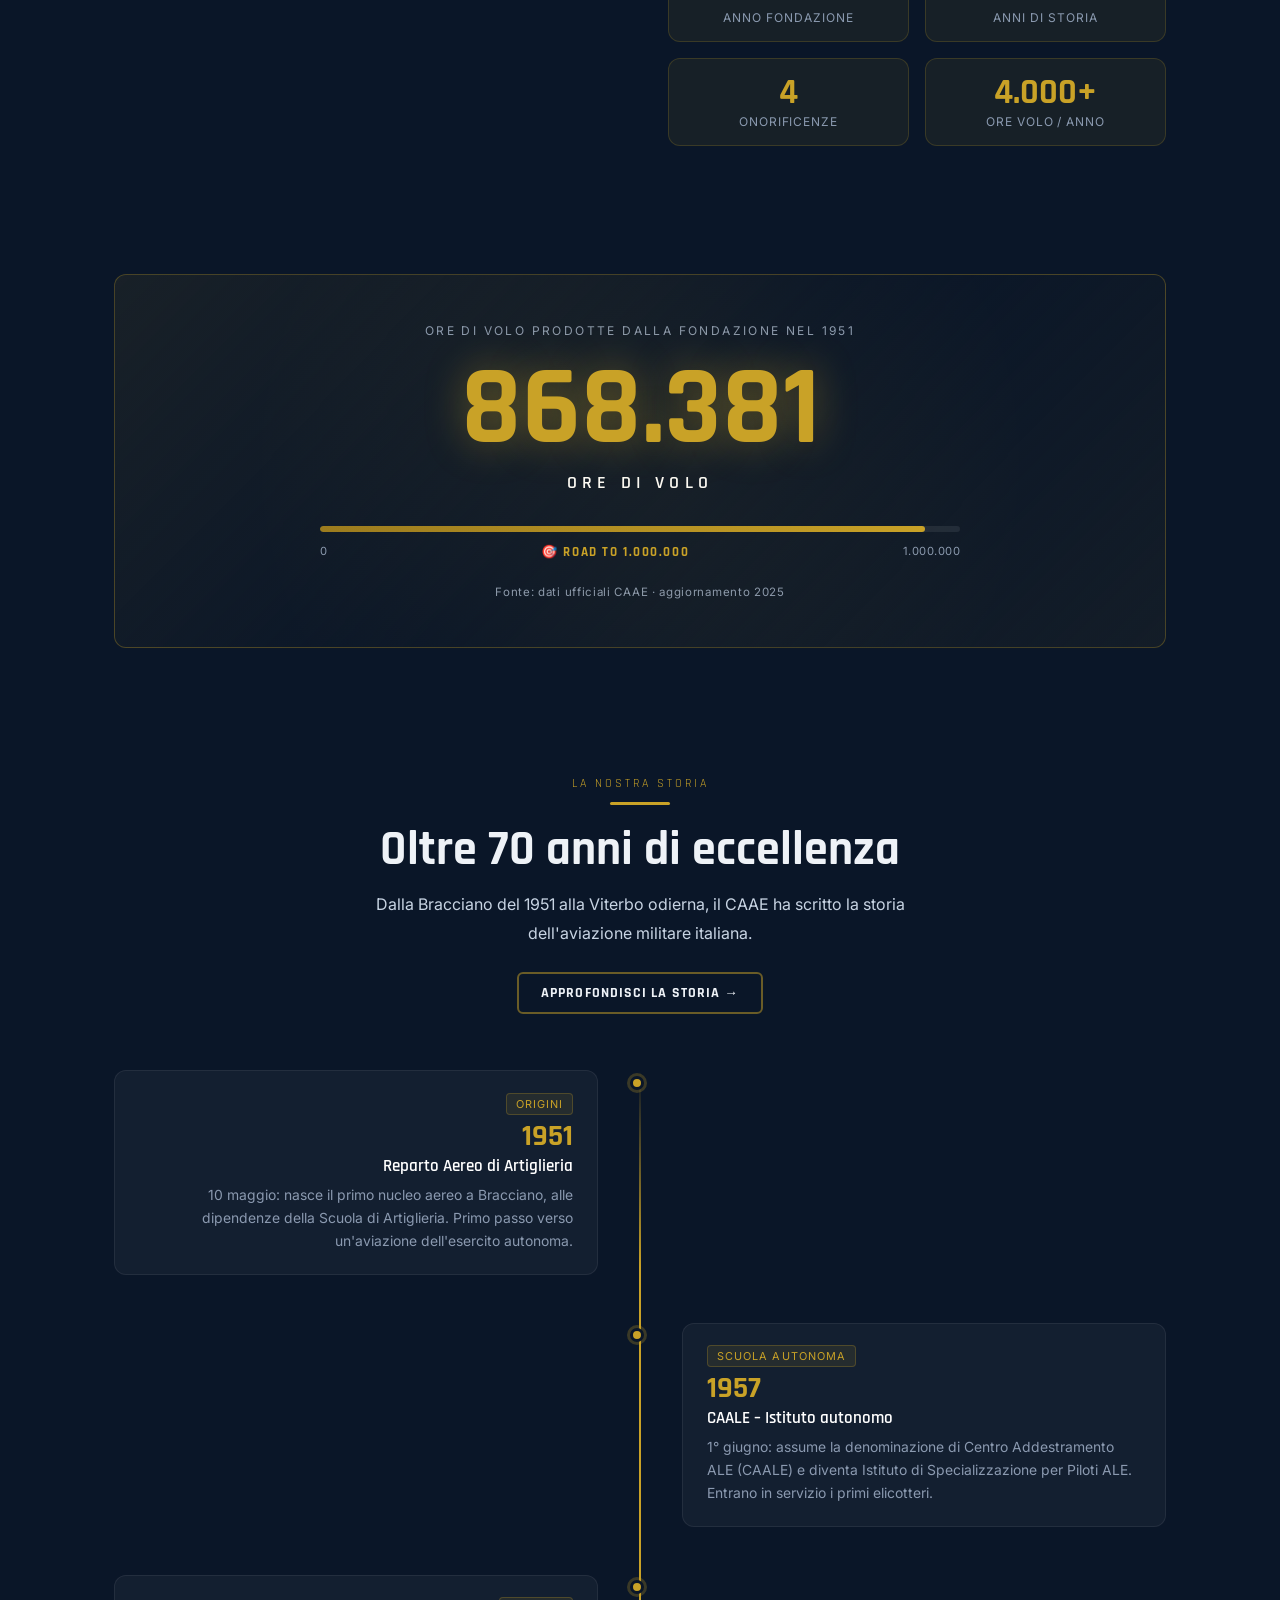
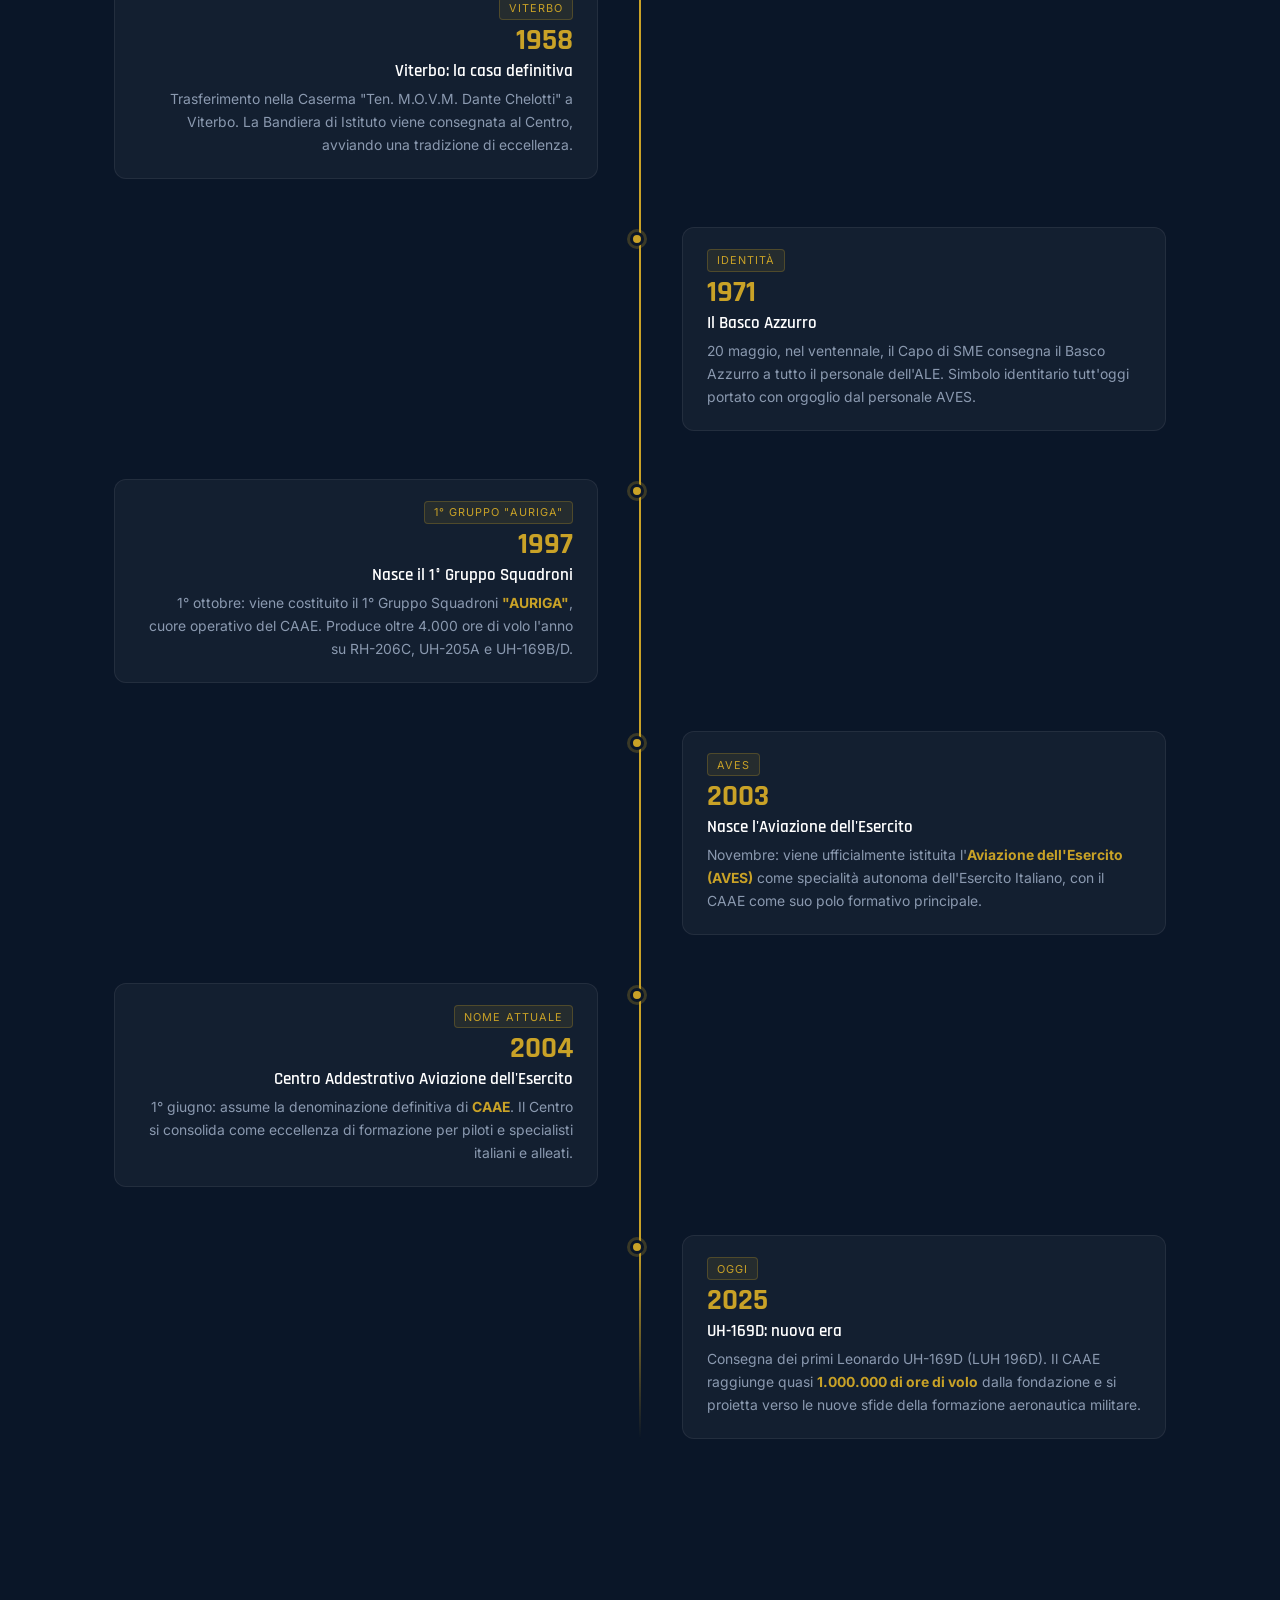
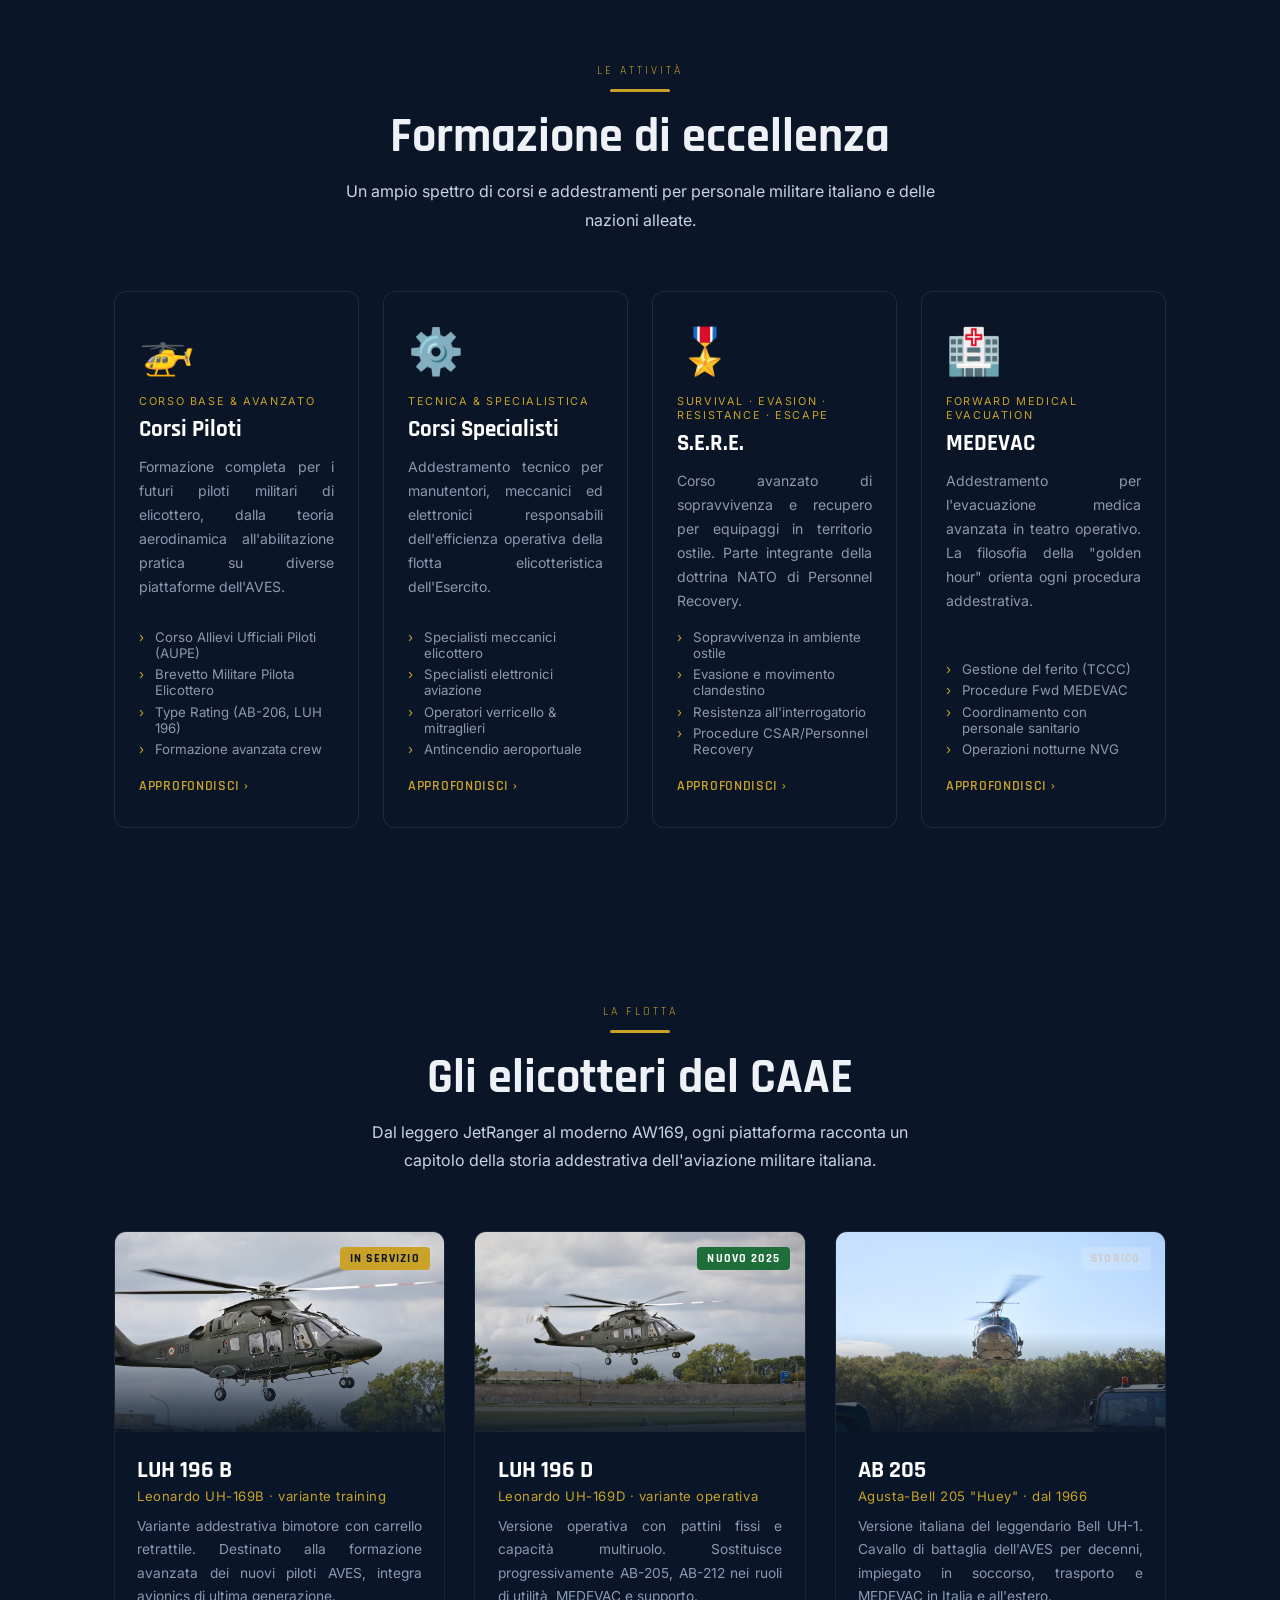
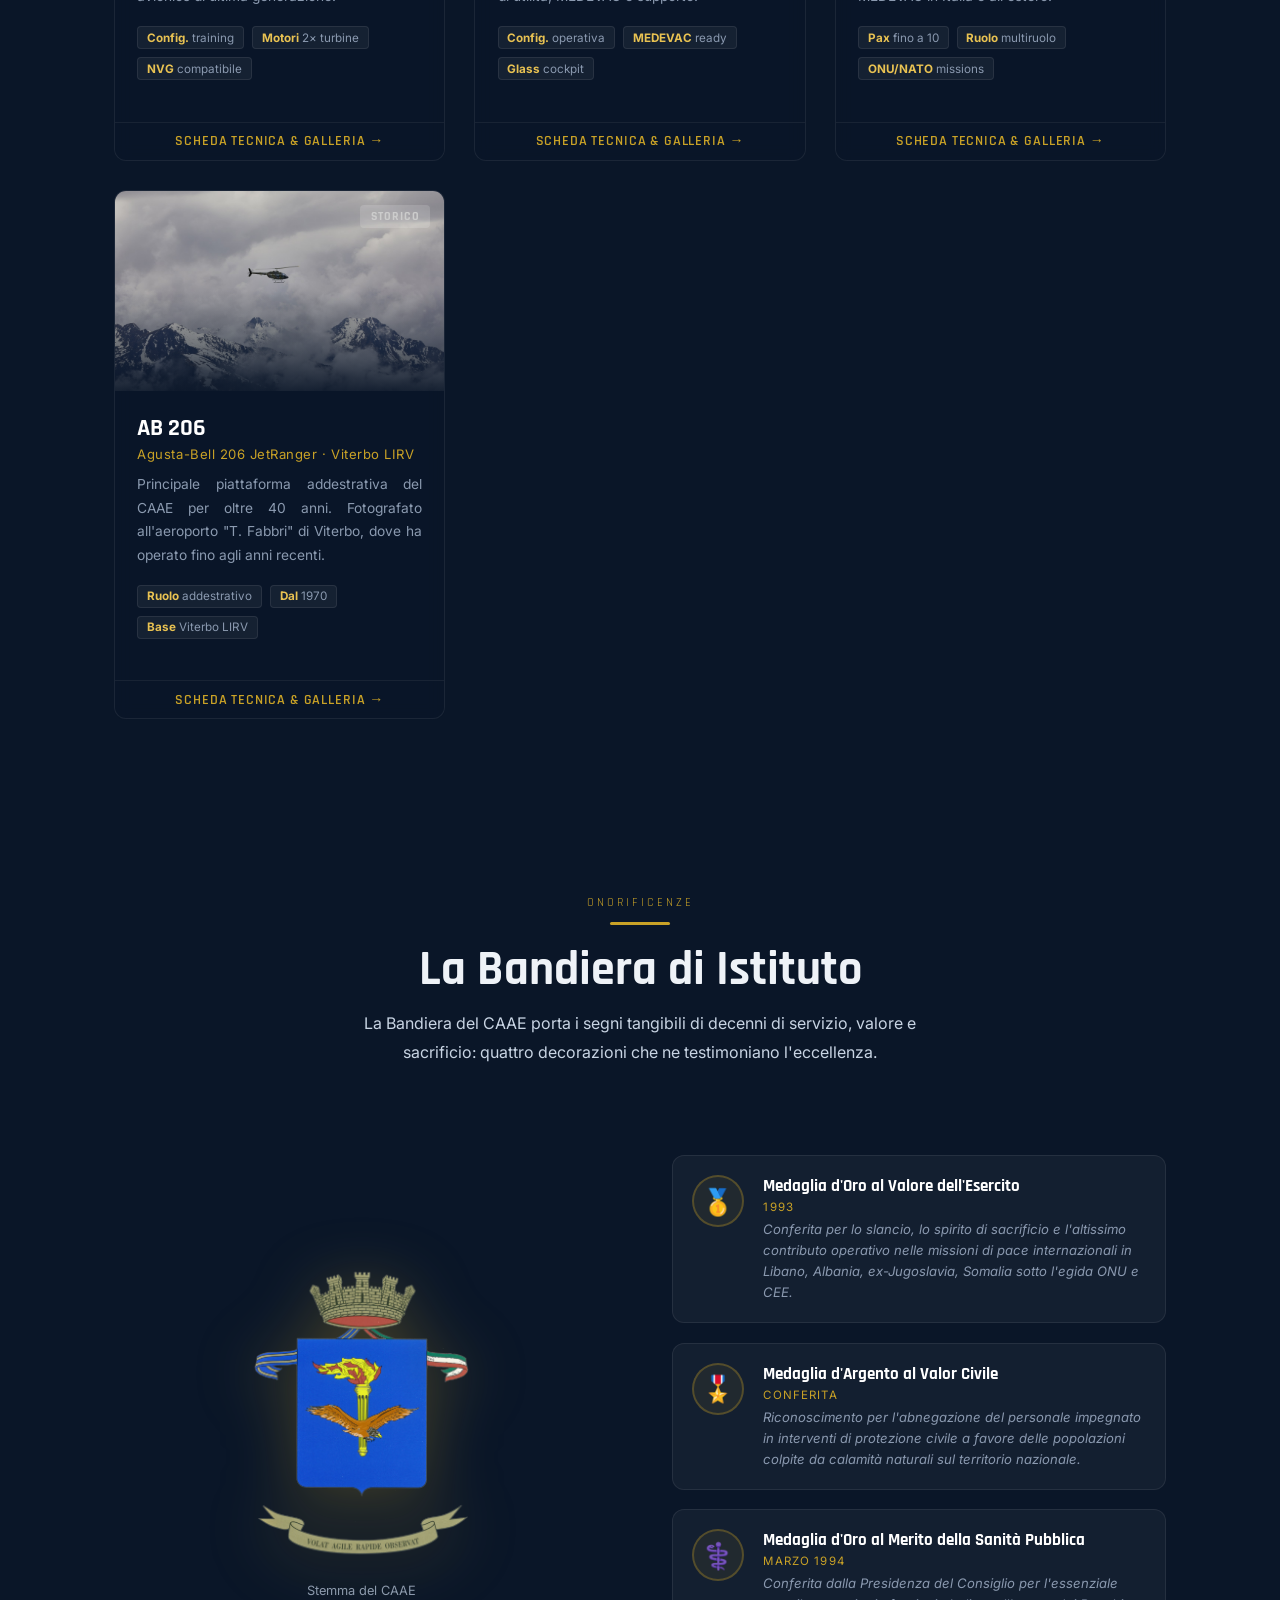
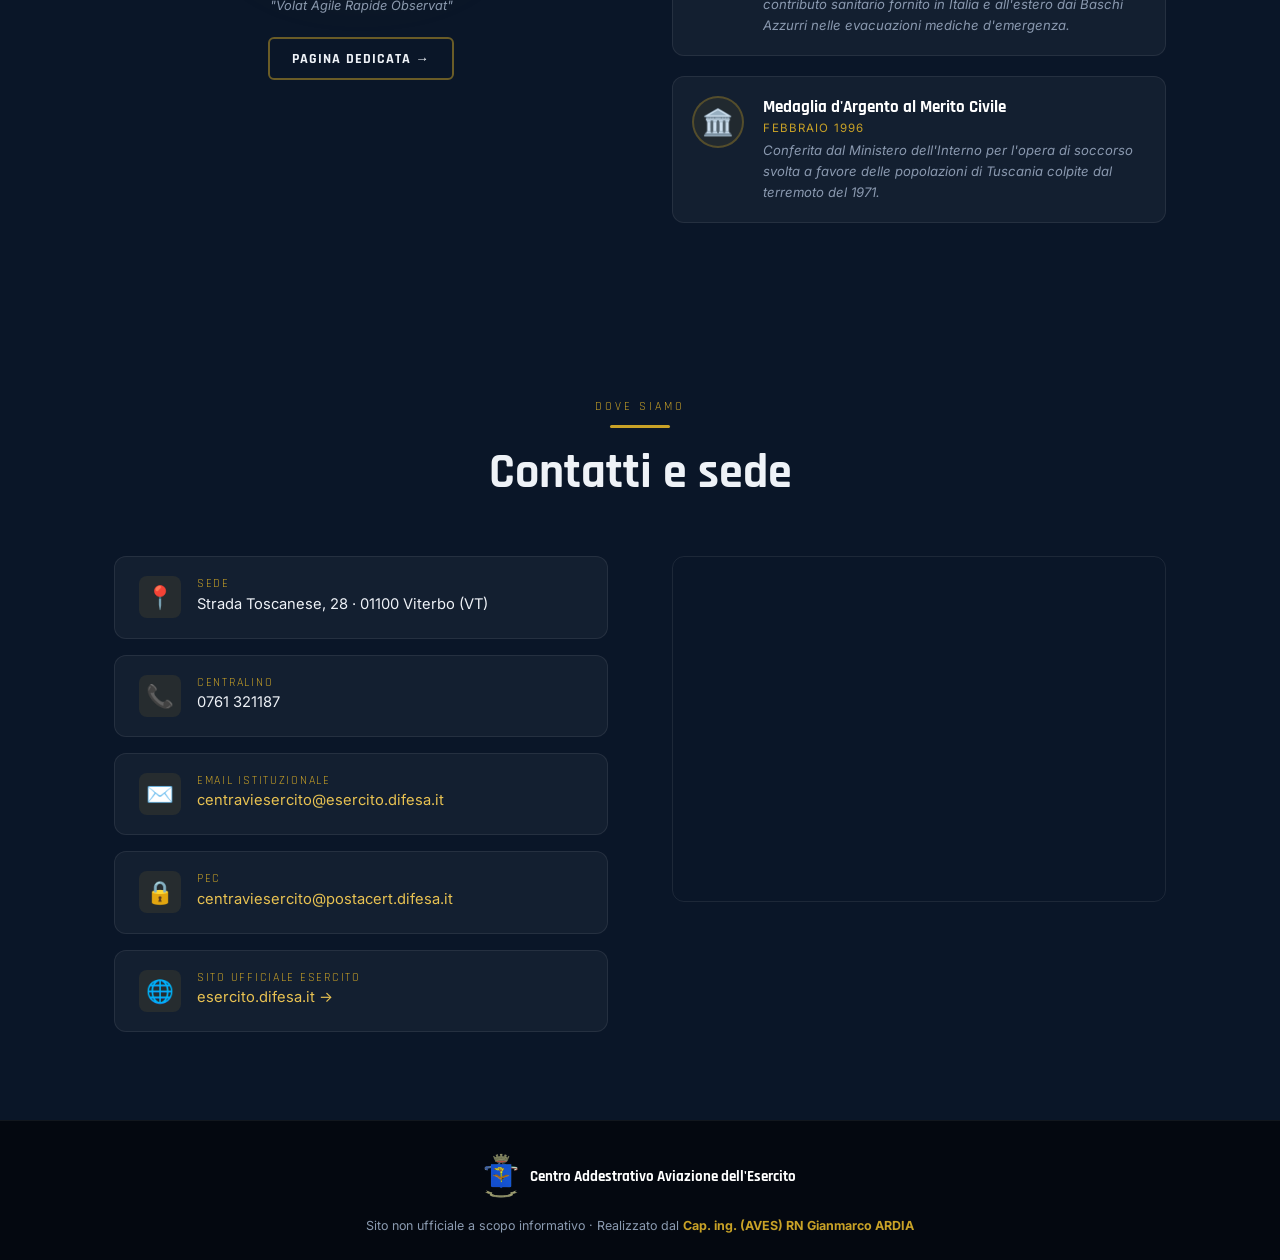
==== commit f3c219f0: "fix: foto elicotteri migliorate (169D 3:2, 205 Wikimedia HQ, 206 4:3), video SERE integrato - LUH 16" ====
--- a/index.html
+++ b/index.html
@@ -289,21 +289,15 @@
 </head>
 <body>
 
-<!-- BANNER VERSIONE - RIMUOVERE DOPO VERIFICA -->
-<div id="version-banner" style="position:fixed;top:0;left:0;right:0;z-index:9999;background:#c9a227;color:#000;text-align:center;padding:8px;font-family:monospace;font-size:13px;font-weight:bold;">
-  ✅ VERSIONE AGGIORNATA — 07/05/2026 v3 — 169D pattini · 946K ore di volo
-  <button onclick="document.getElementById('version-banner').remove()" style="margin-left:12px;background:#000;color:#fff;border:none;padding:2px 8px;cursor:pointer;border-radius:3px;">✕</button>
-</div>
-
 <!-- ═══ DYNAMIC BACKGROUNDS ═══ -->
 <div id="dynamic-bg">
-  <div class="bg-layer active" id="bg-hero"   style="background-image:url('imgs/luh169b_ceremony.jpg?v=3')"></div>
-  <div class="bg-layer"        id="bg-about"  style="background-image:url('imgs/luh169b_ceremony.jpg?v=3')"></div>
-  <div class="bg-layer"        id="bg-storia" style="background-image:url('imgs/luh169_bg.jpg?v=3')"></div>
-  <div class="bg-layer"        id="bg-attivita" style="background-image:url('imgs/ab205_caae.jpg?v=3')"></div>
-  <div class="bg-layer"        id="bg-flotta" style="background-image:url('imgs/luh169b_caae.jpg?v=3')"></div>
-  <div class="bg-layer"        id="bg-bandiera" style="background-image:url('imgs/luh169b_ceremony2.jpg?v=3')"></div>
-  <div class="bg-layer"        id="bg-contatti" style="background-image:url('imgs/ab206_caae.jpg?v=3')"></div>
+  <div class="bg-layer active" id="bg-hero"   style="background-image:url('imgs/luh169b_ceremony.jpg?v=4')"></div>
+  <div class="bg-layer"        id="bg-about"  style="background-image:url('imgs/luh169b_ceremony.jpg?v=4')"></div>
+  <div class="bg-layer"        id="bg-storia" style="background-image:url('imgs/luh169_bg.jpg?v=4')"></div>
+  <div class="bg-layer"        id="bg-attivita" style="background-image:url('imgs/ab205_caae.jpg?v=4')"></div>
+  <div class="bg-layer"        id="bg-flotta" style="background-image:url('imgs/luh169b_caae.jpg?v=4')"></div>
+  <div class="bg-layer"        id="bg-bandiera" style="background-image:url('imgs/luh169b_ceremony2.jpg?v=4')"></div>
+  <div class="bg-layer"        id="bg-contatti" style="background-image:url('imgs/ab206_caae.jpg?v=4')"></div>
 </div>
 <div class="bg-overlay"></div>
 
@@ -365,7 +359,7 @@
     <div class="about-grid">
       <div data-aos="fade-right" data-aos-duration="800">
         <div class="about-img-wrap">
-          <img src="imgs/luh169b_ceremony.jpg?v=3"
+          <img src="imgs/luh169b_ceremony.jpg?v=4"
                alt="UH-169B CAAE Viterbo – cerimonia del primo volo" loading="lazy">
         </div>
         <p class="about-img-caption">UH-169B del CAAE · Aeroporto "T. Fabbri" di Viterbo LIRV · © Esercito Italiano</p>
@@ -639,7 +633,7 @@
 
       <a href="flotta/luh196b.html" class="heli-card" data-aos="fade-up" data-aos-delay="0">
         <div class="heli-img-wrap">
-          <img src="imgs/luh169b_caae.jpg?v=3"
+          <img src="imgs/luh169b_caae.jpg?v=4"
                alt="UH-169B CAAE EI-108 Viterbo" loading="lazy">
           <div class="heli-img-overlay"></div>
           <span class="heli-badge badge-active">IN SERVIZIO</span>
@@ -659,7 +653,7 @@
 
       <a href="flotta/luh196d.html" class="heli-card" data-aos="fade-up" data-aos-delay="100">
         <div class="heli-img-wrap">
-          <img src="imgs/luh169d_caae.jpg?v=3"
+          <img src="imgs/luh169d_caae.jpg?v=4"
                alt="LUH 196 D"
                loading="lazy">
           <div class="heli-img-overlay"></div>
@@ -680,7 +674,7 @@
 
       <a href="flotta/ab205.html" class="heli-card" data-aos="fade-up" data-aos-delay="200">
         <div class="heli-img-wrap">
-          <img src="imgs/ab205_caae.jpg?v=3"
+          <img src="imgs/ab205_caae.jpg?v=4"
                alt="AB-205 CAAE" loading="lazy">
           <div class="heli-img-overlay"></div>
           <span class="heli-badge badge-legacy">STORICO</span>
@@ -700,7 +694,7 @@
 
       <a href="flotta/ab206.html" class="heli-card" data-aos="fade-up" data-aos-delay="300">
         <div class="heli-img-wrap">
-          <img src="imgs/ab206_caae.jpg?v=3"
+          <img src="imgs/ab206_caae.jpg?v=4"
                alt="AB-206 CAAE EI-578 Viterbo" loading="lazy">
           <div class="heli-img-overlay"></div>
           <span class="heli-badge badge-legacy">STORICO</span>
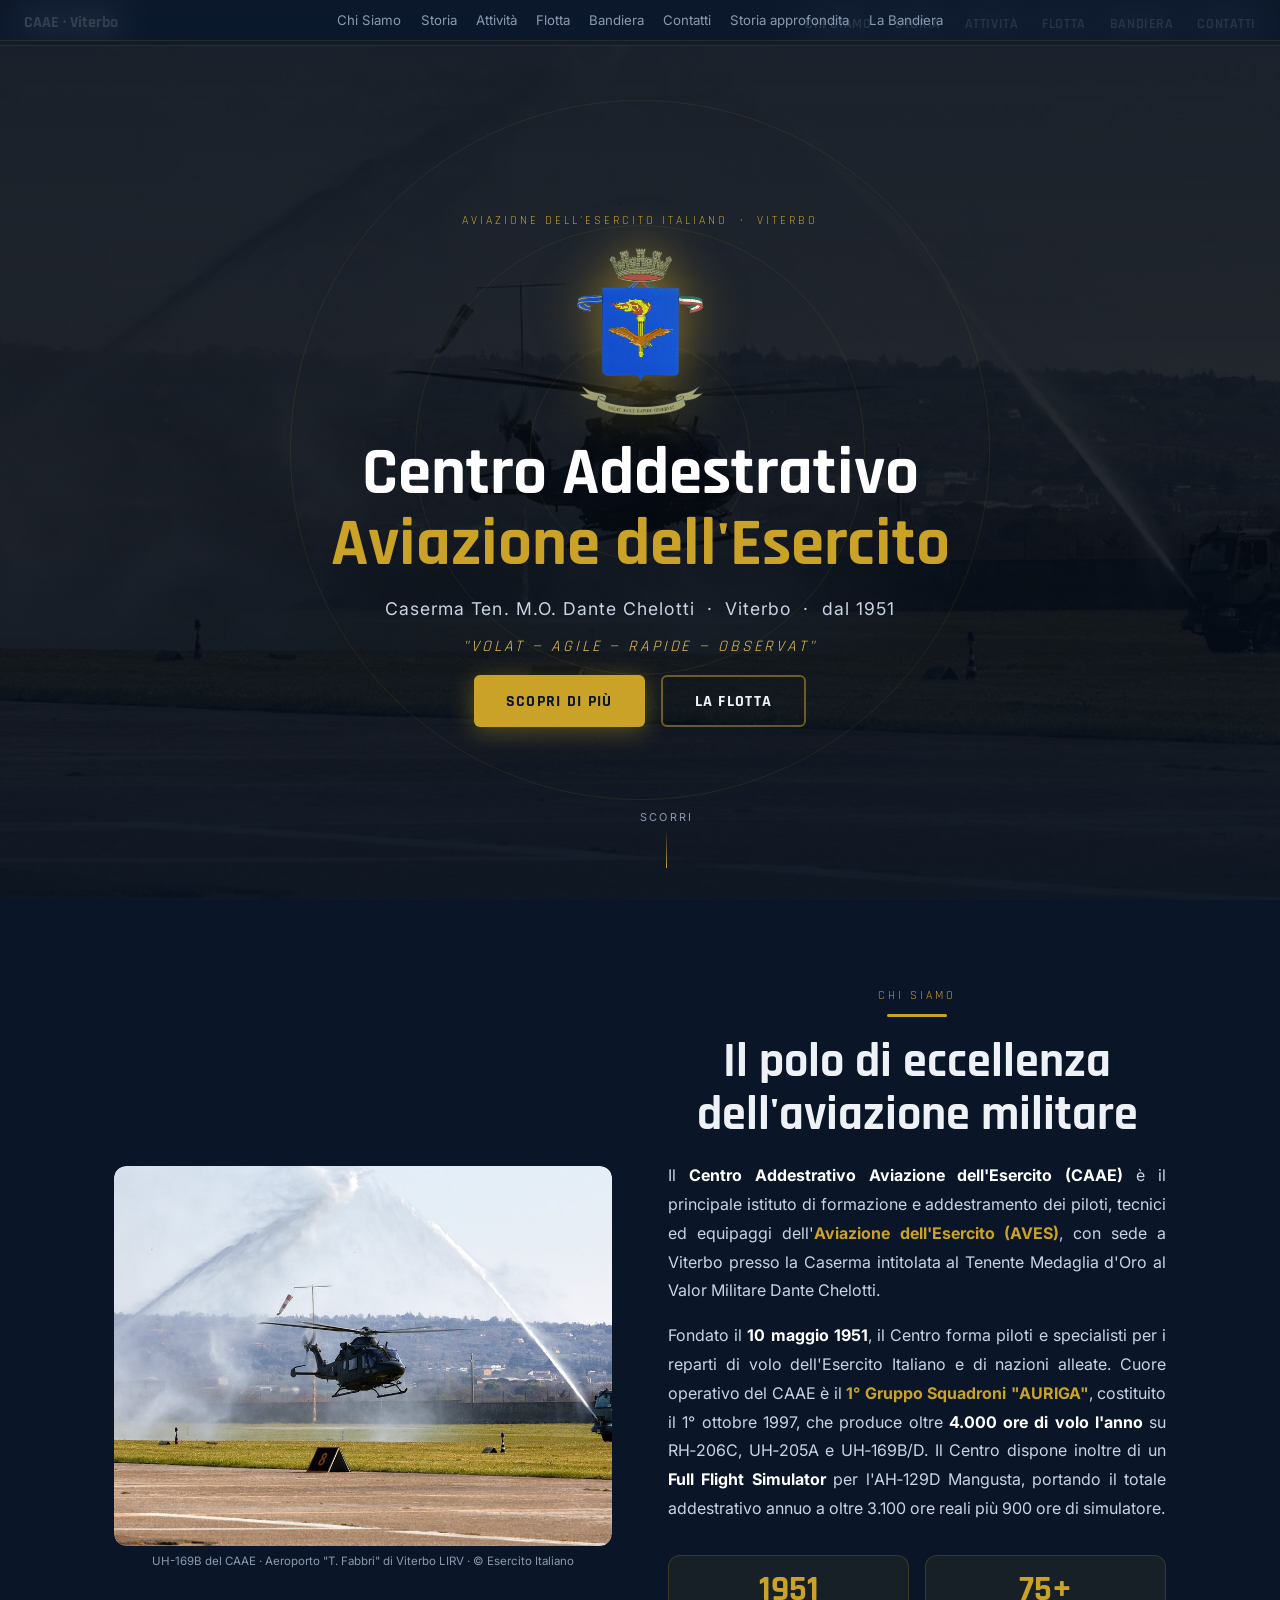
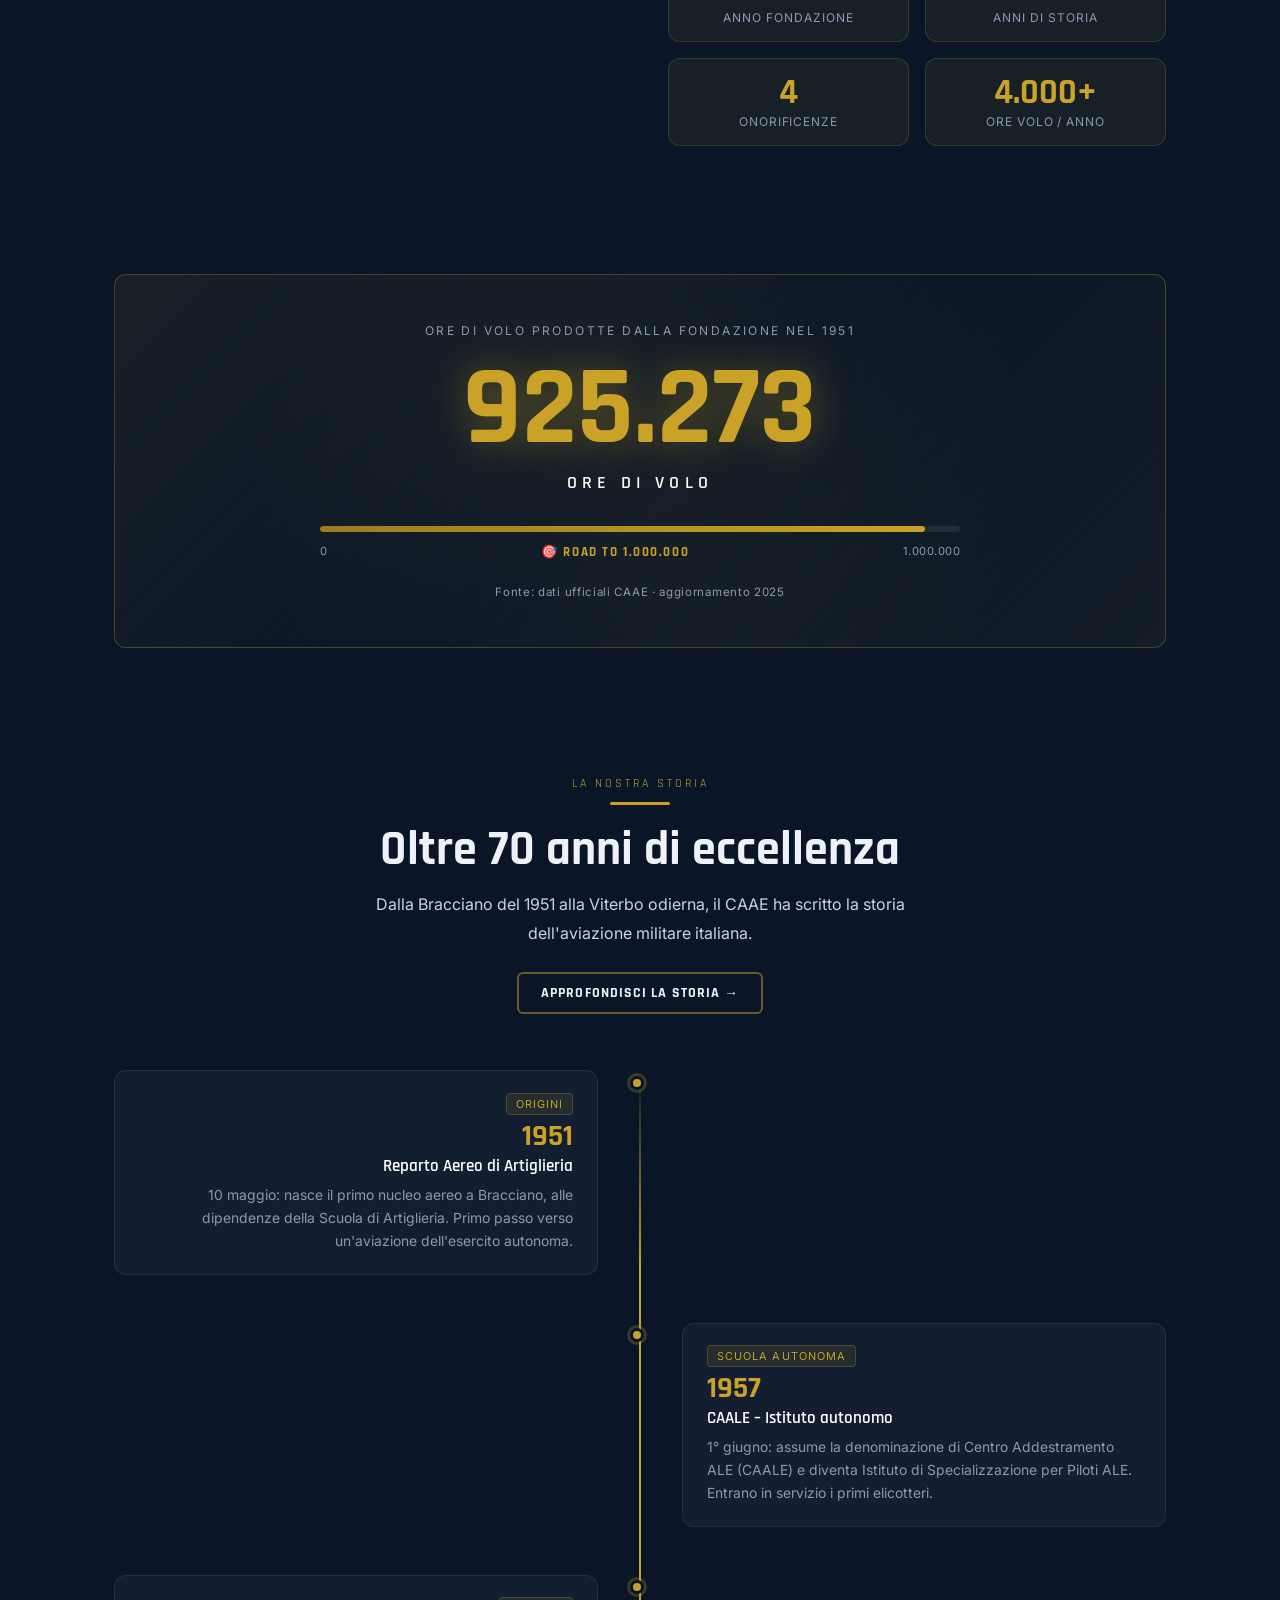
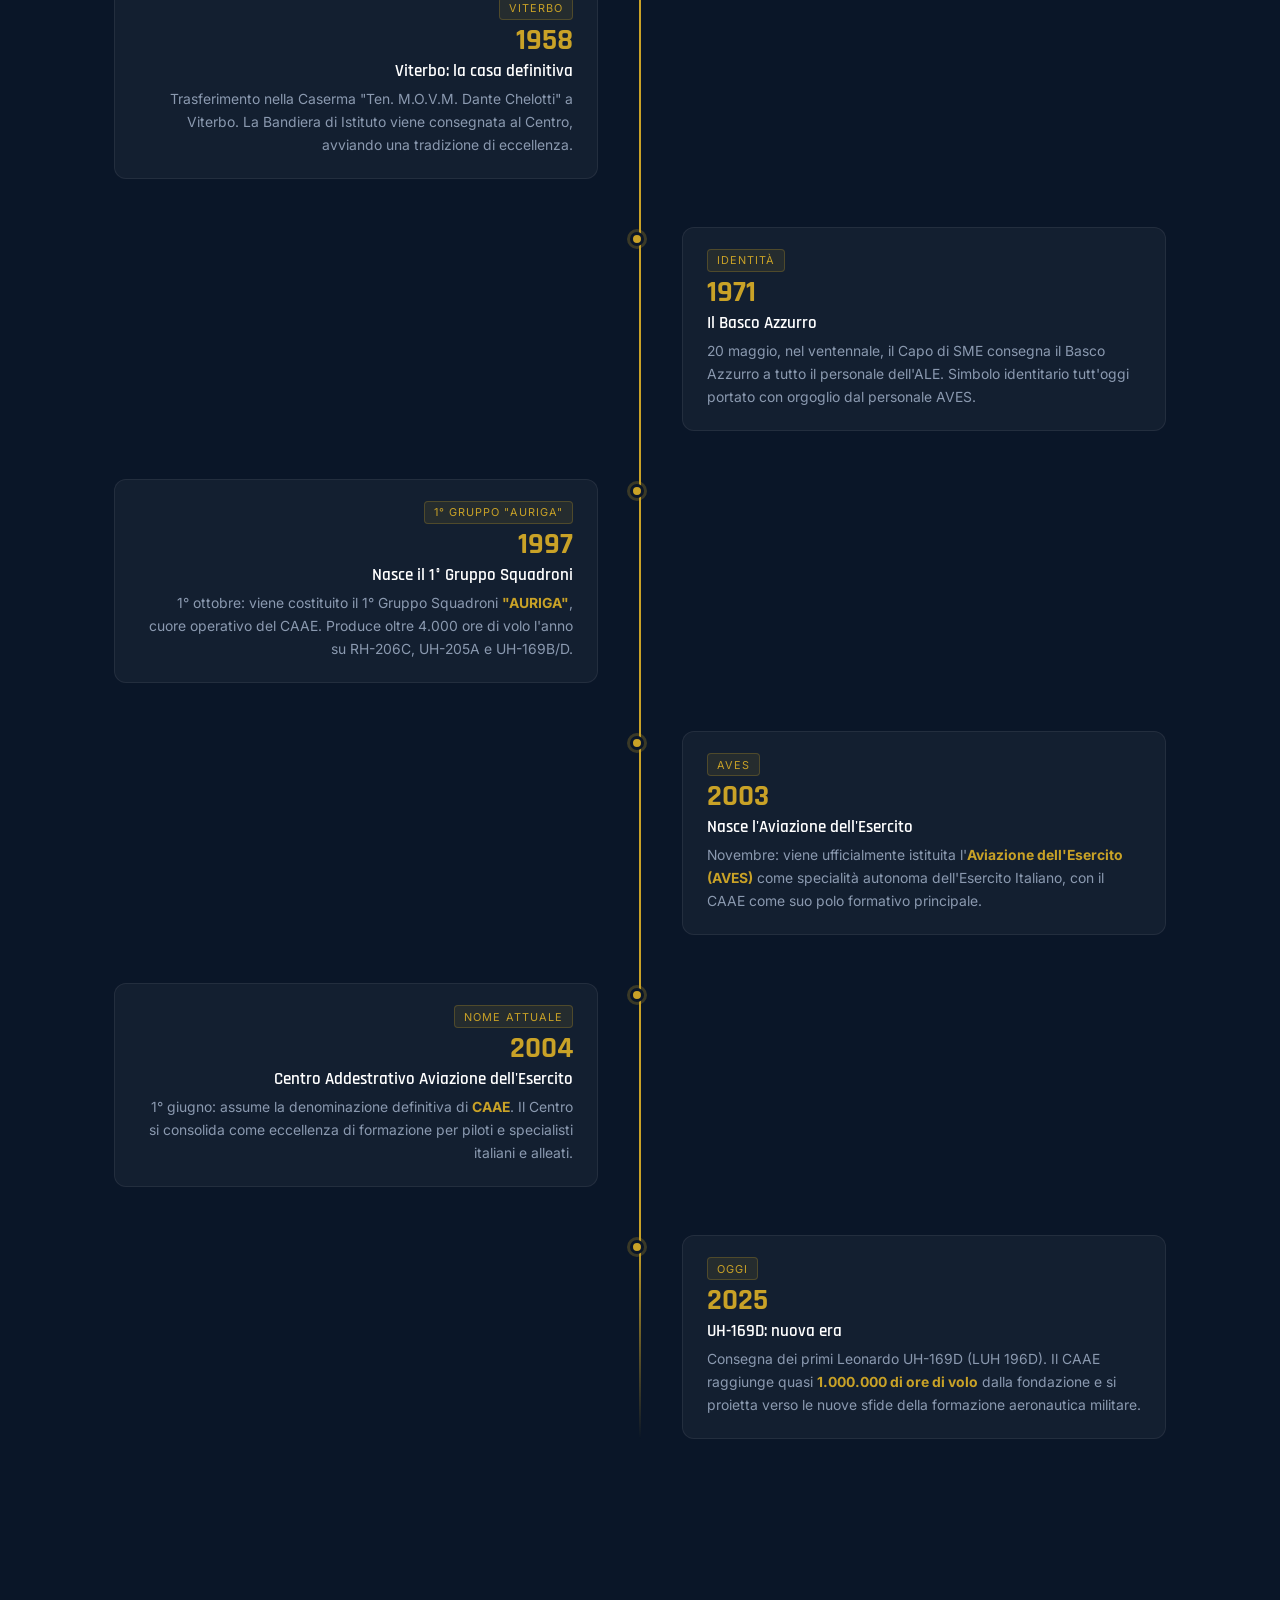
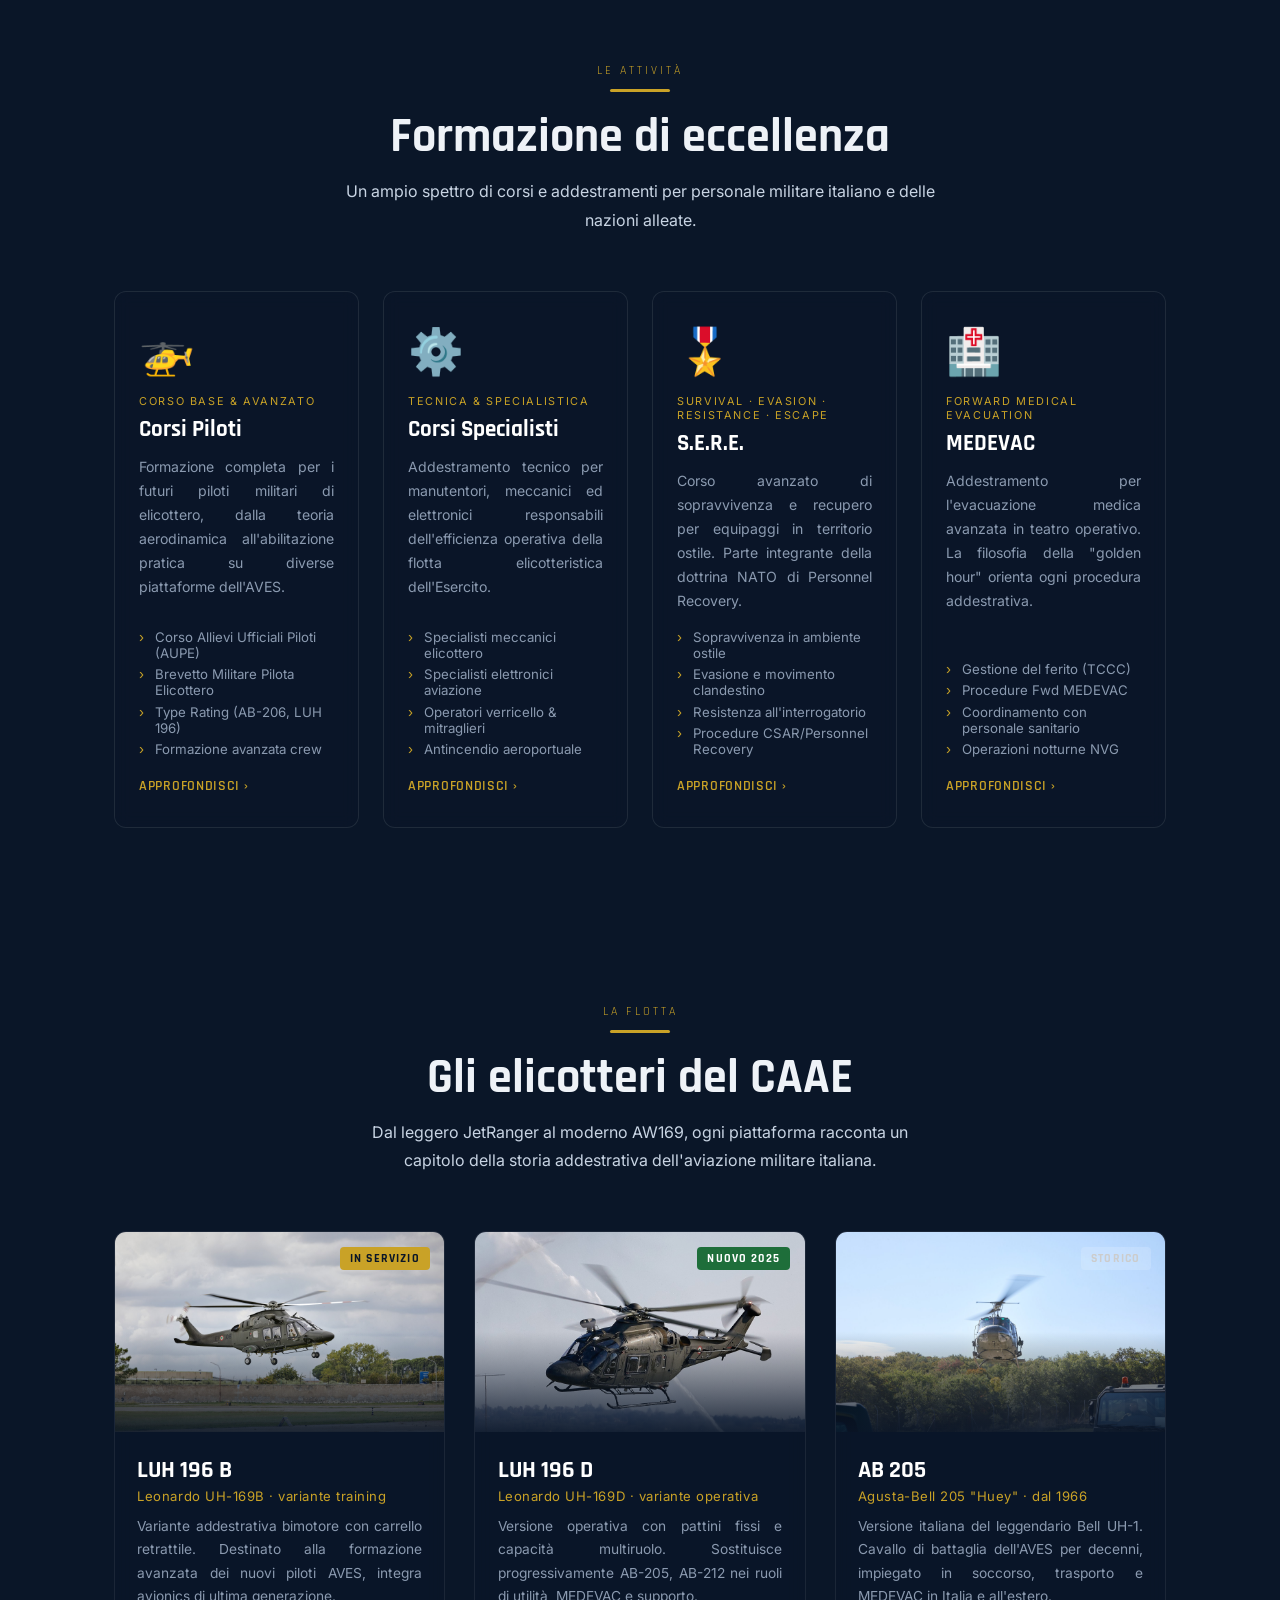
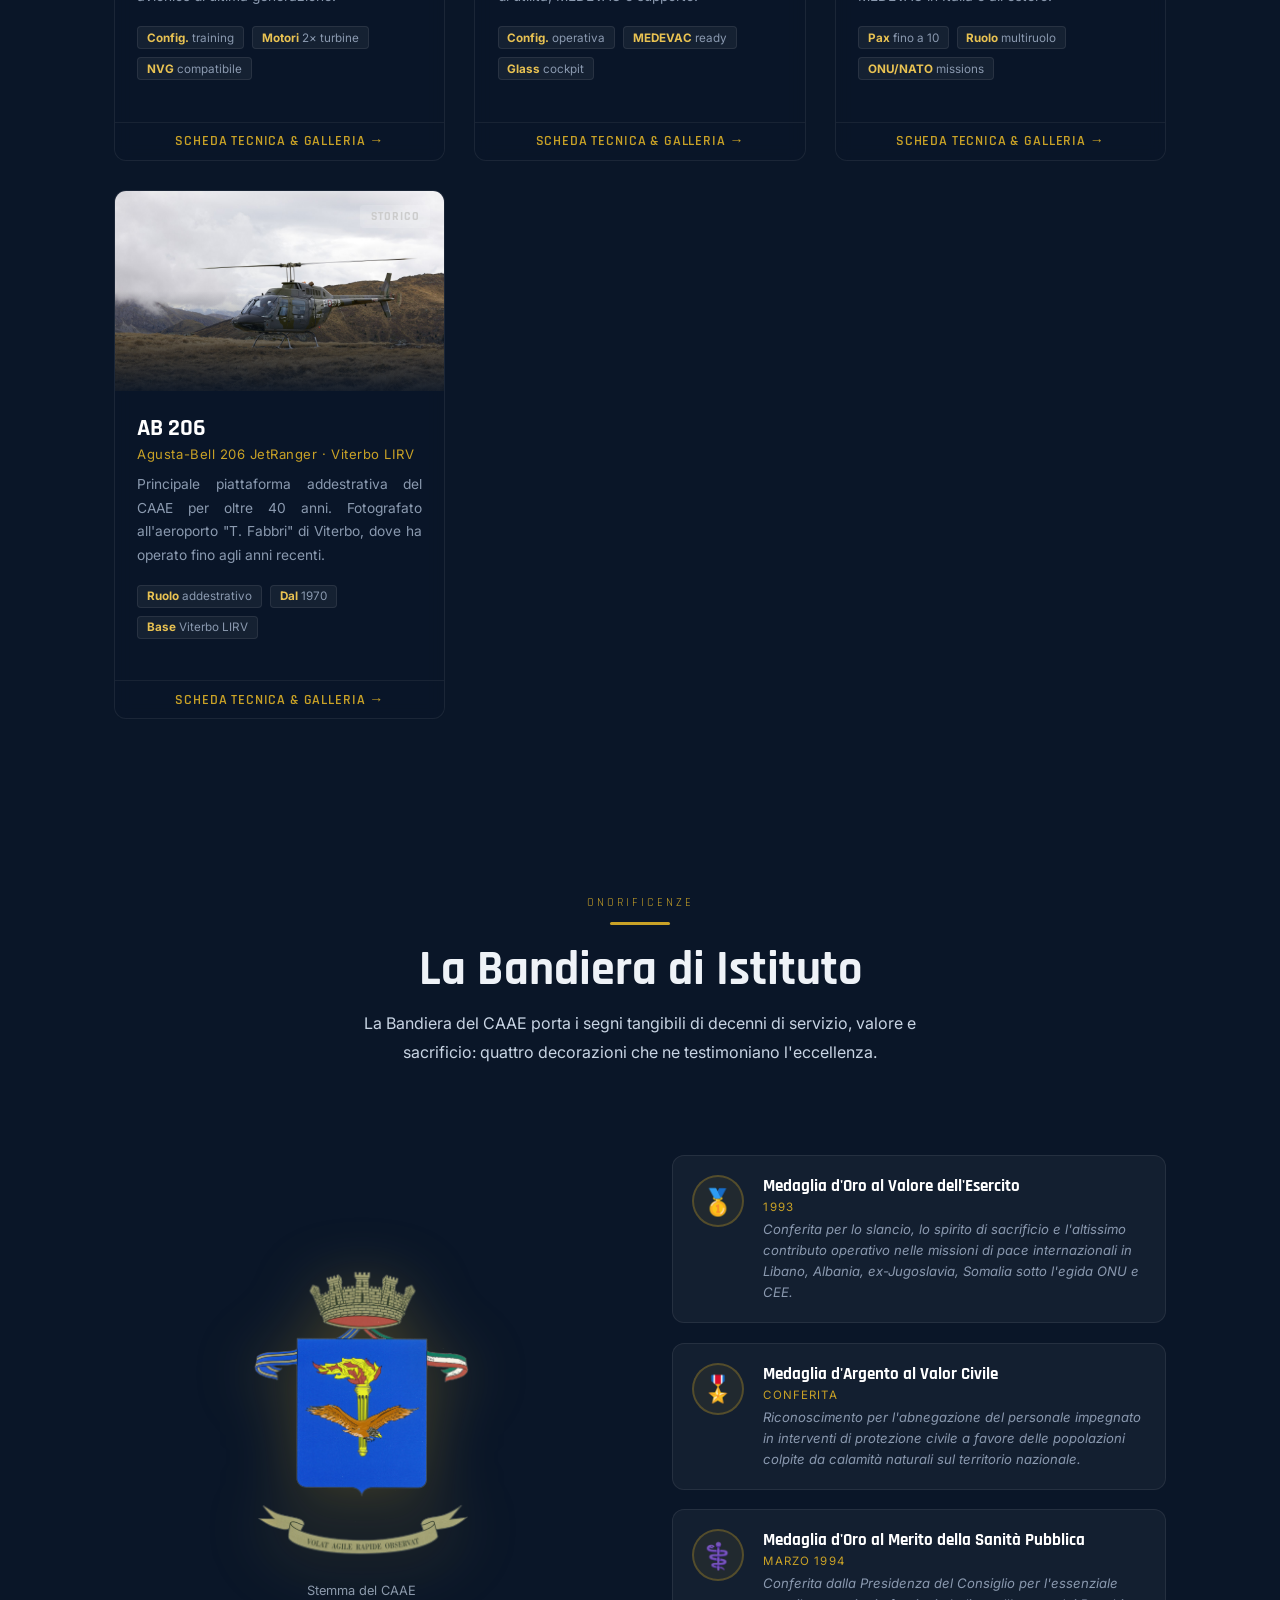
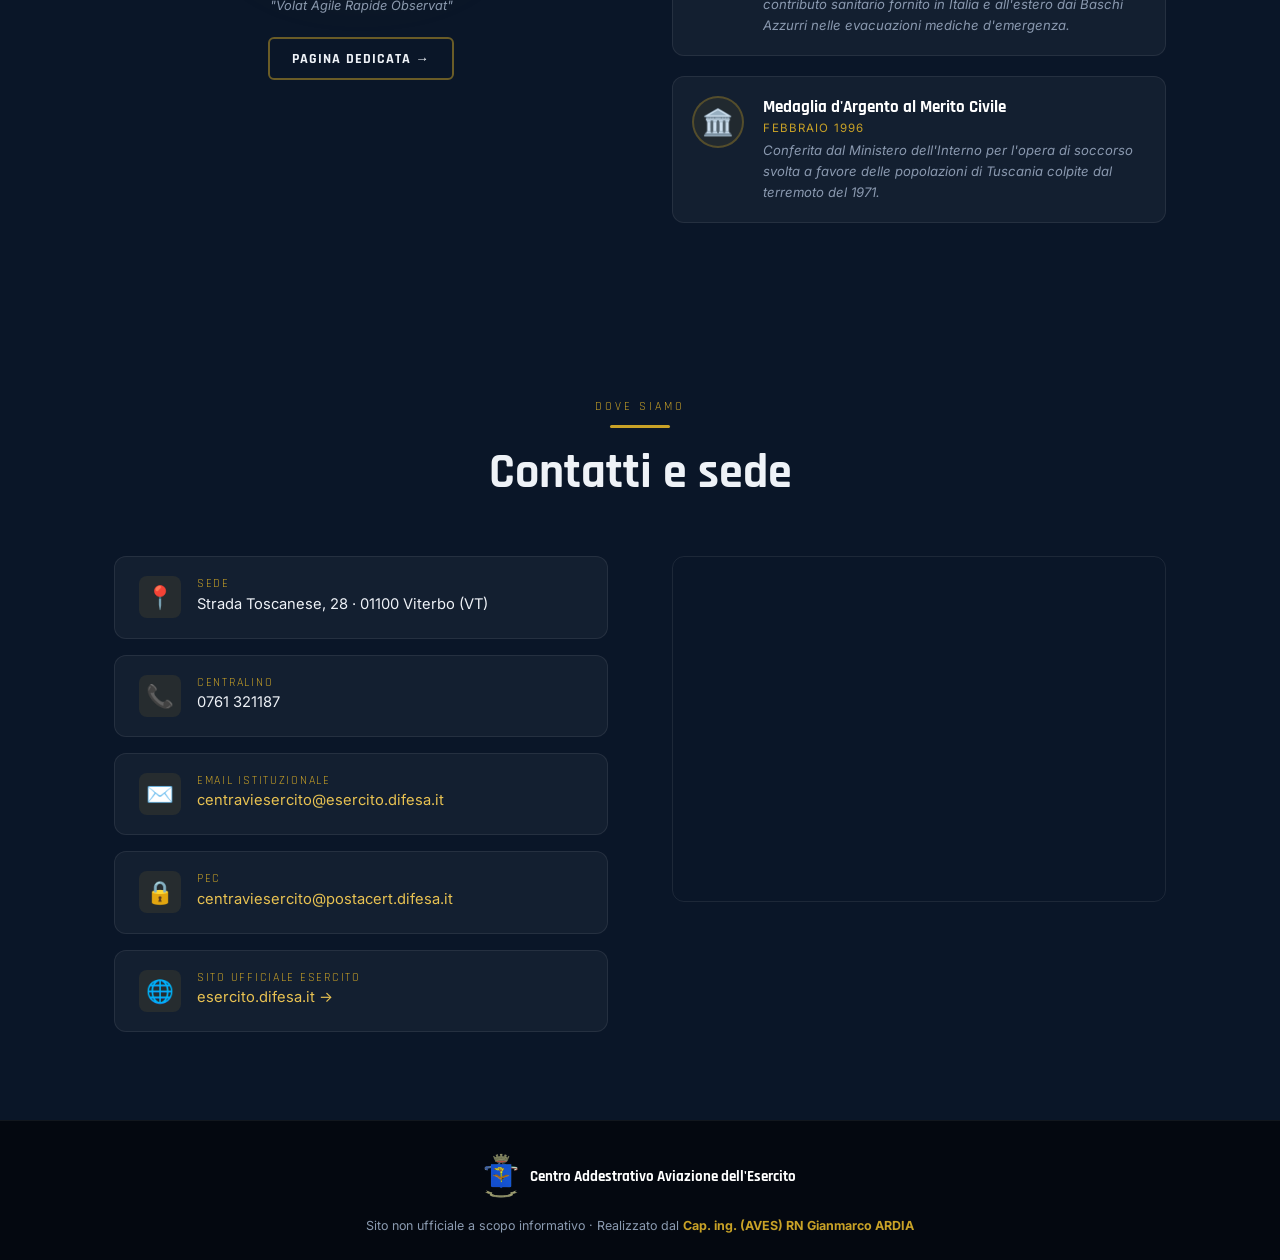
==== commit 63050ff7: "fix: rimosso stemma dalla nav, foto elicotteri aggiornate da cartella sito + Wikimedia - Stemma CAAE" ====
--- a/index.html
+++ b/index.html
@@ -291,20 +291,19 @@
 
 <!-- ═══ DYNAMIC BACKGROUNDS ═══ -->
 <div id="dynamic-bg">
-  <div class="bg-layer active" id="bg-hero"   style="background-image:url('imgs/luh169b_ceremony.jpg?v=4')"></div>
-  <div class="bg-layer"        id="bg-about"  style="background-image:url('imgs/luh169b_ceremony.jpg?v=4')"></div>
-  <div class="bg-layer"        id="bg-storia" style="background-image:url('imgs/luh169_bg.jpg?v=4')"></div>
-  <div class="bg-layer"        id="bg-attivita" style="background-image:url('imgs/ab205_caae.jpg?v=4')"></div>
-  <div class="bg-layer"        id="bg-flotta" style="background-image:url('imgs/luh169b_caae.jpg?v=4')"></div>
-  <div class="bg-layer"        id="bg-bandiera" style="background-image:url('imgs/luh169b_ceremony2.jpg?v=4')"></div>
-  <div class="bg-layer"        id="bg-contatti" style="background-image:url('imgs/ab206_caae.jpg?v=4')"></div>
+  <div class="bg-layer active" id="bg-hero"   style="background-image:url('imgs/luh169b_ceremony.jpg?v=5')"></div>
+  <div class="bg-layer"        id="bg-about"  style="background-image:url('imgs/luh169b_ceremony.jpg?v=5')"></div>
+  <div class="bg-layer"        id="bg-storia" style="background-image:url('imgs/luh169_bg.jpg?v=5')"></div>
+  <div class="bg-layer"        id="bg-attivita" style="background-image:url('imgs/ab205_caae.jpg?v=5')"></div>
+  <div class="bg-layer"        id="bg-flotta" style="background-image:url('imgs/luh169b_caae.jpg?v=5')"></div>
+  <div class="bg-layer"        id="bg-bandiera" style="background-image:url('imgs/luh169b_ceremony2.jpg?v=5')"></div>
+  <div class="bg-layer"        id="bg-contatti" style="background-image:url('imgs/ab206_caae.jpg?v=5')"></div>
 </div>
 <div class="bg-overlay"></div>
 
 <!-- ═══ NAV ═══ -->
 <nav id="navbar">
   <a href="#hero" class="nav-brand">
-    <img src="stemma_caae.png" alt="Stemma CAAE">
     <span>CAAE · Viterbo</span>
   </a>
   <ul class="nav-links">
@@ -359,7 +358,7 @@
     <div class="about-grid">
       <div data-aos="fade-right" data-aos-duration="800">
         <div class="about-img-wrap">
-          <img src="imgs/luh169b_ceremony.jpg?v=4"
+          <img src="imgs/luh169b_ceremony.jpg?v=5"
                alt="UH-169B CAAE Viterbo – cerimonia del primo volo" loading="lazy">
         </div>
         <p class="about-img-caption">UH-169B del CAAE · Aeroporto "T. Fabbri" di Viterbo LIRV · © Esercito Italiano</p>
@@ -633,7 +632,7 @@
 
       <a href="flotta/luh196b.html" class="heli-card" data-aos="fade-up" data-aos-delay="0">
         <div class="heli-img-wrap">
-          <img src="imgs/luh169b_caae.jpg?v=4"
+          <img src="imgs/luh169b_caae.jpg?v=5"
                alt="UH-169B CAAE EI-108 Viterbo" loading="lazy">
           <div class="heli-img-overlay"></div>
           <span class="heli-badge badge-active">IN SERVIZIO</span>
@@ -653,7 +652,7 @@
 
       <a href="flotta/luh196d.html" class="heli-card" data-aos="fade-up" data-aos-delay="100">
         <div class="heli-img-wrap">
-          <img src="imgs/luh169d_caae.jpg?v=4"
+          <img src="imgs/luh169d_caae.jpg?v=5"
                alt="LUH 196 D"
                loading="lazy">
           <div class="heli-img-overlay"></div>
@@ -674,7 +673,7 @@
 
       <a href="flotta/ab205.html" class="heli-card" data-aos="fade-up" data-aos-delay="200">
         <div class="heli-img-wrap">
-          <img src="imgs/ab205_caae.jpg?v=4"
+          <img src="imgs/ab205_caae.jpg?v=5"
                alt="AB-205 CAAE" loading="lazy">
           <div class="heli-img-overlay"></div>
           <span class="heli-badge badge-legacy">STORICO</span>
@@ -694,7 +693,7 @@
 
       <a href="flotta/ab206.html" class="heli-card" data-aos="fade-up" data-aos-delay="300">
         <div class="heli-img-wrap">
-          <img src="imgs/ab206_caae.jpg?v=4"
+          <img src="imgs/ab206_caae.jpg?v=5"
                alt="AB-206 CAAE EI-578 Viterbo" loading="lazy">
           <div class="heli-img-overlay"></div>
           <span class="heli-badge badge-legacy">STORICO</span>
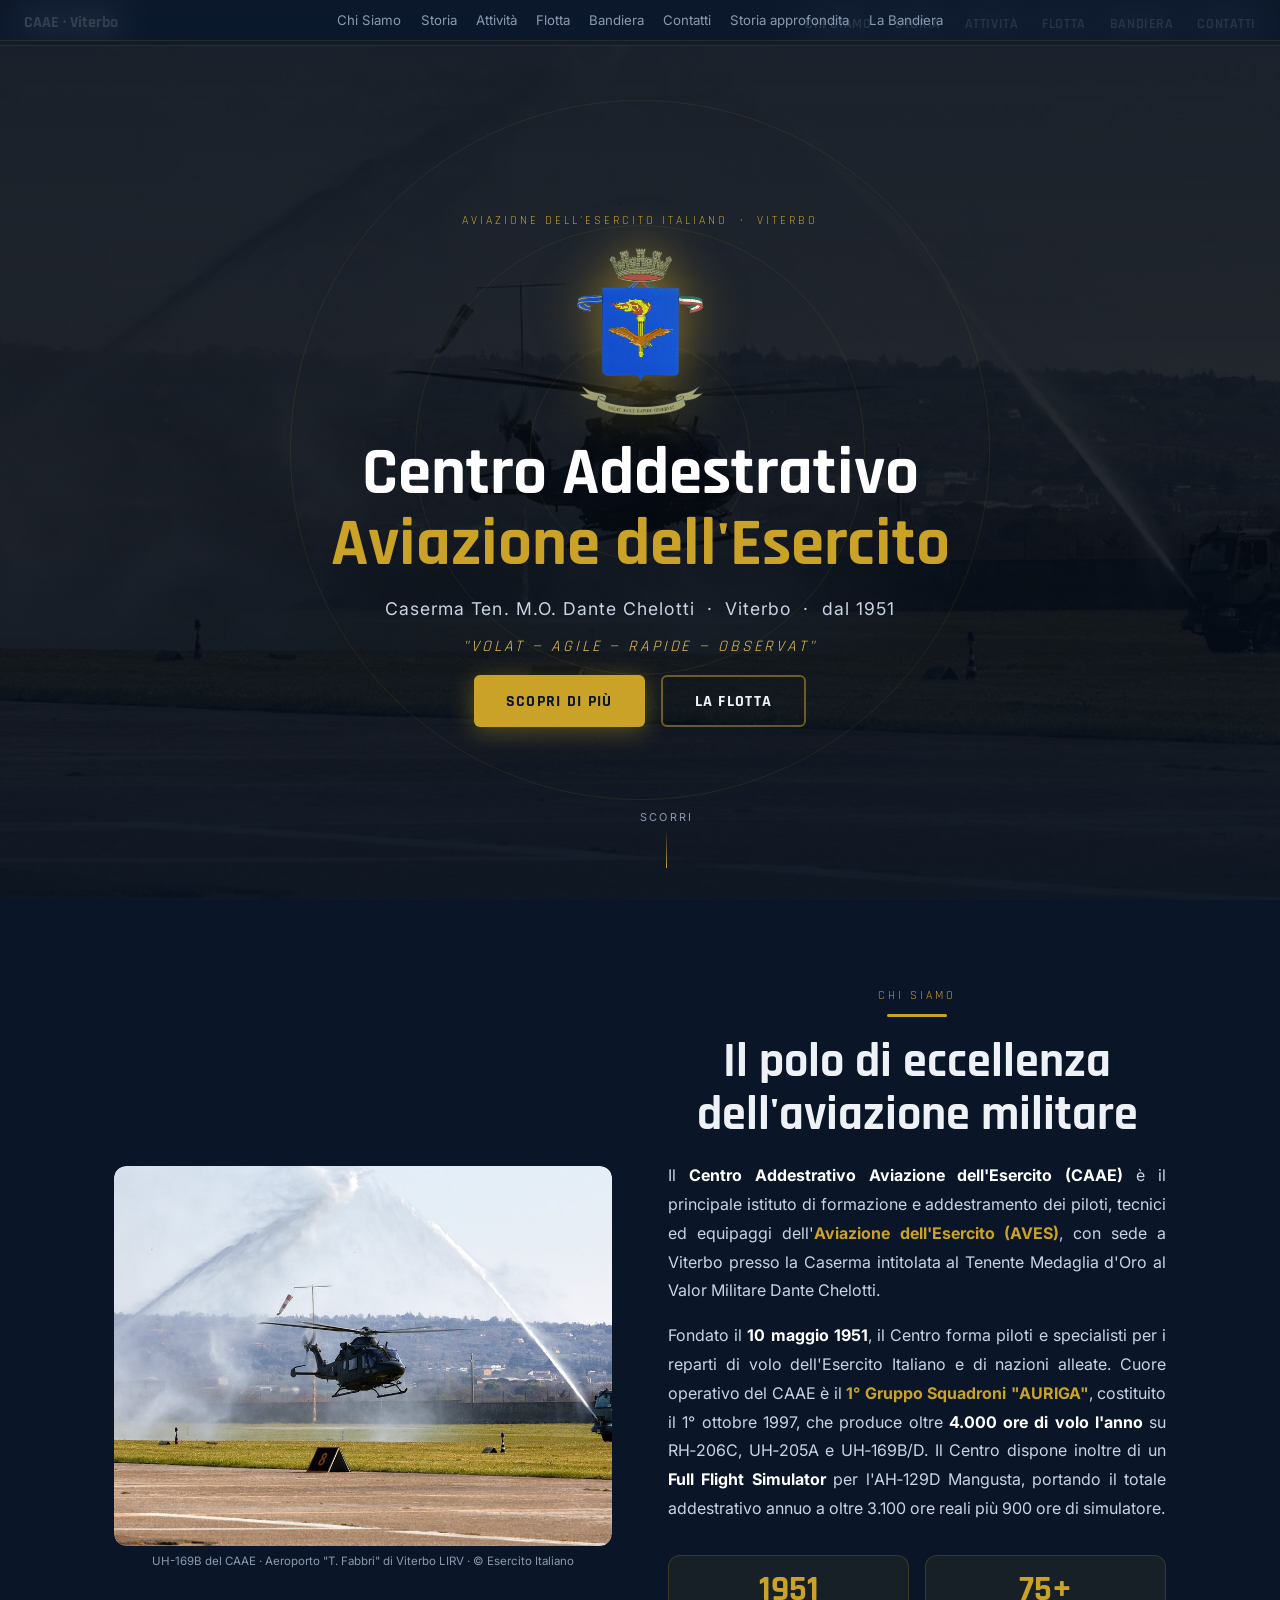
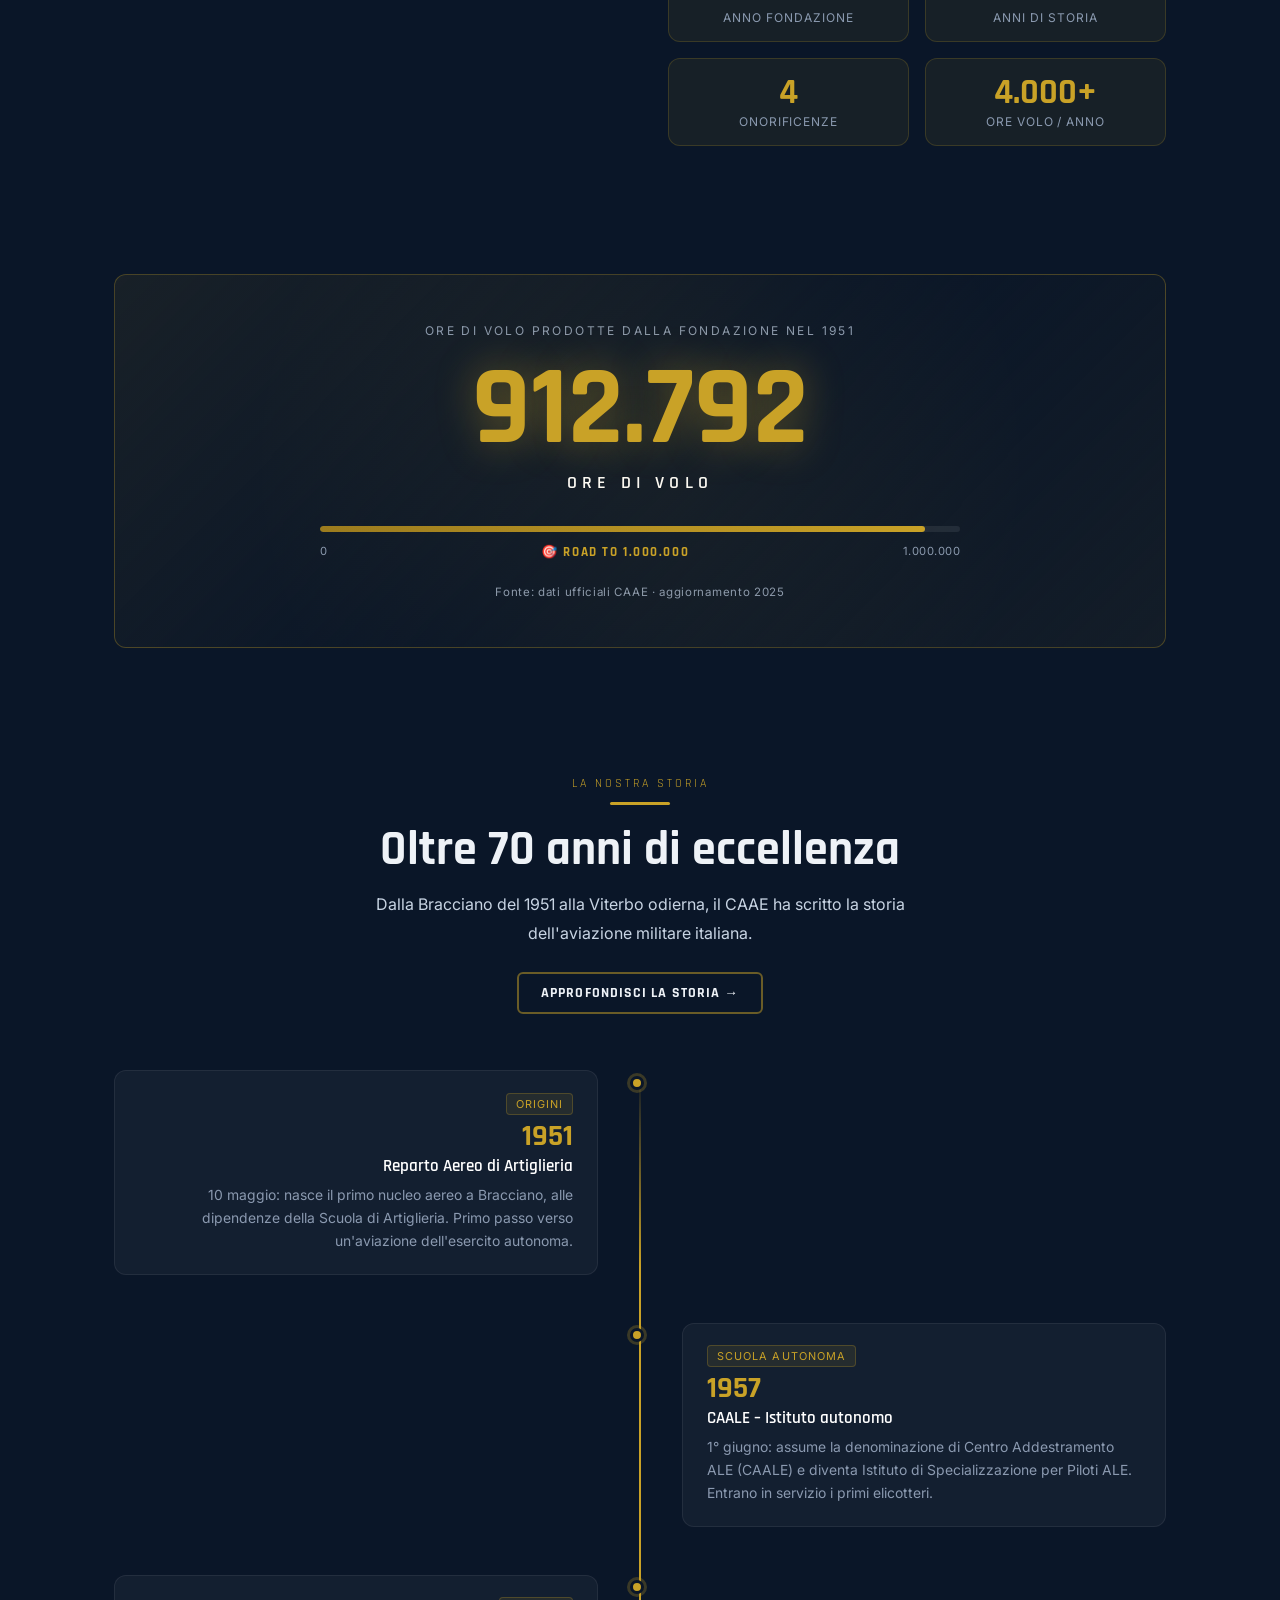
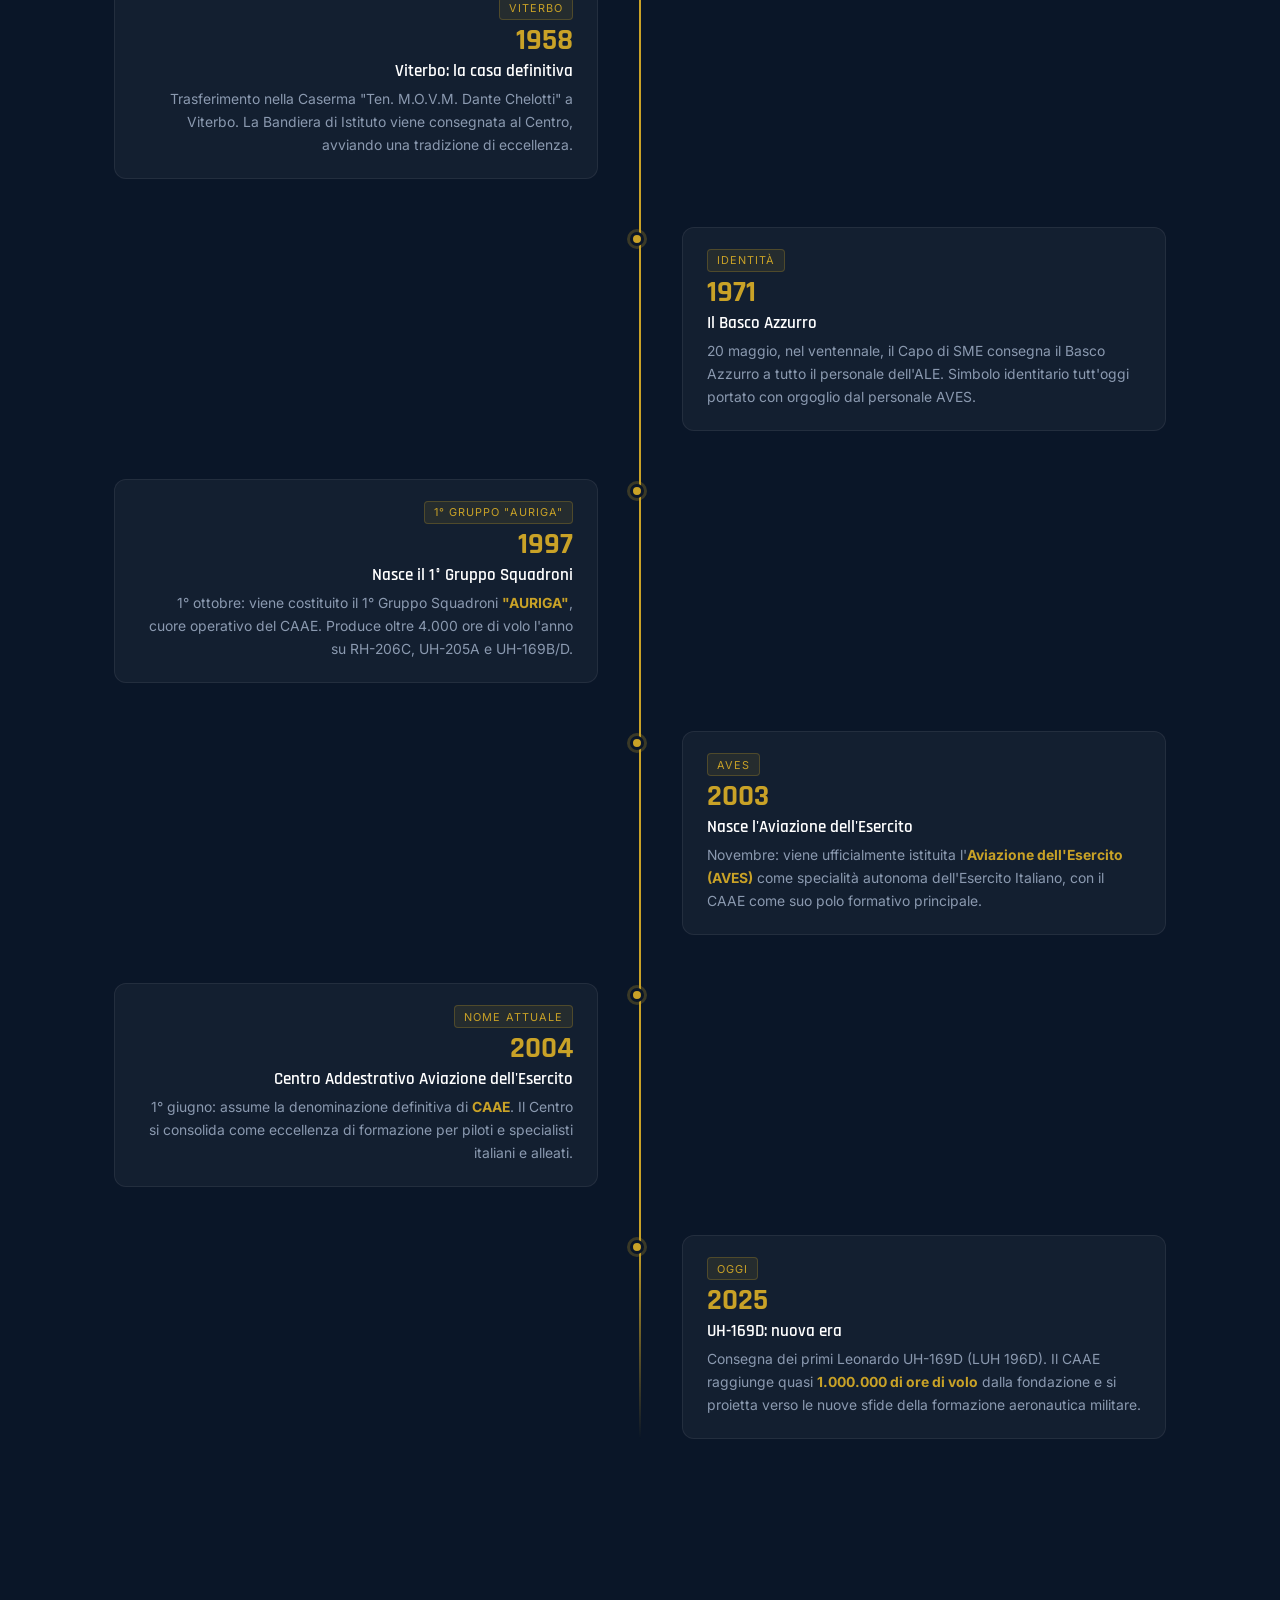
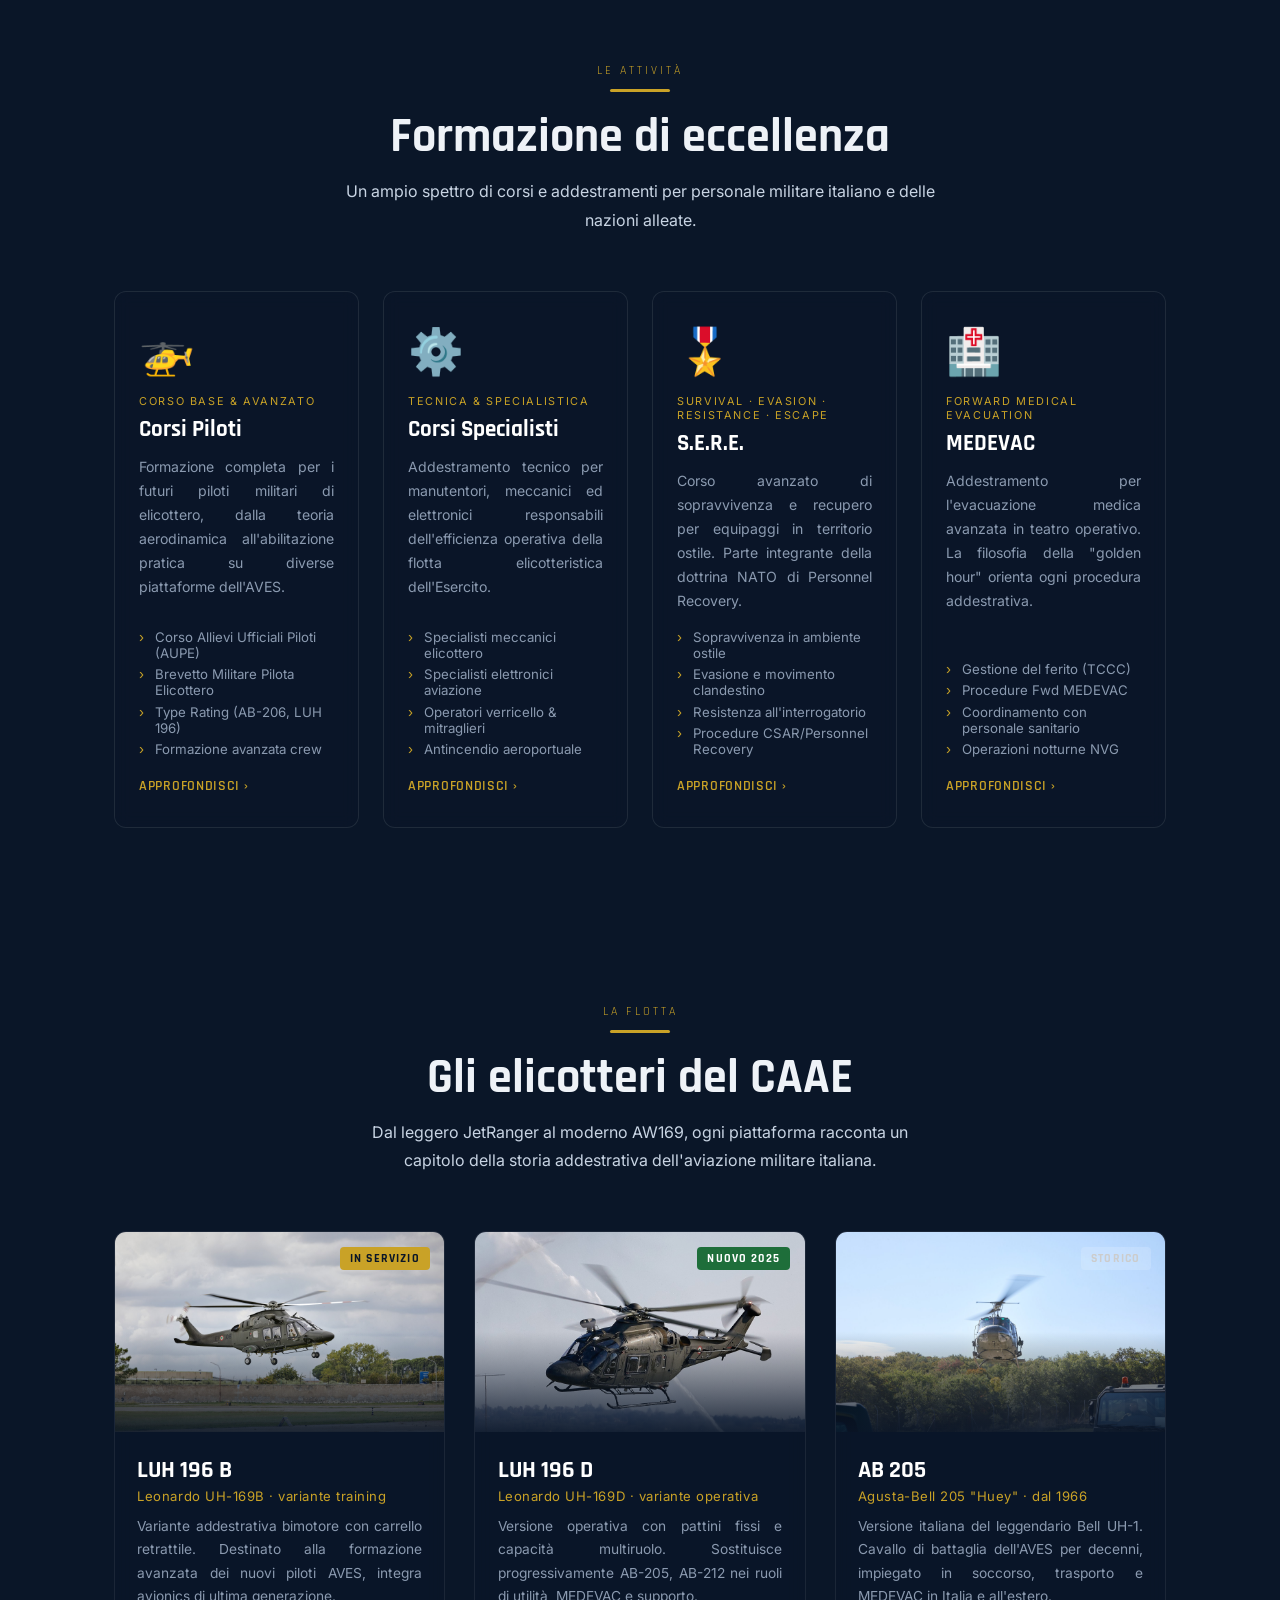
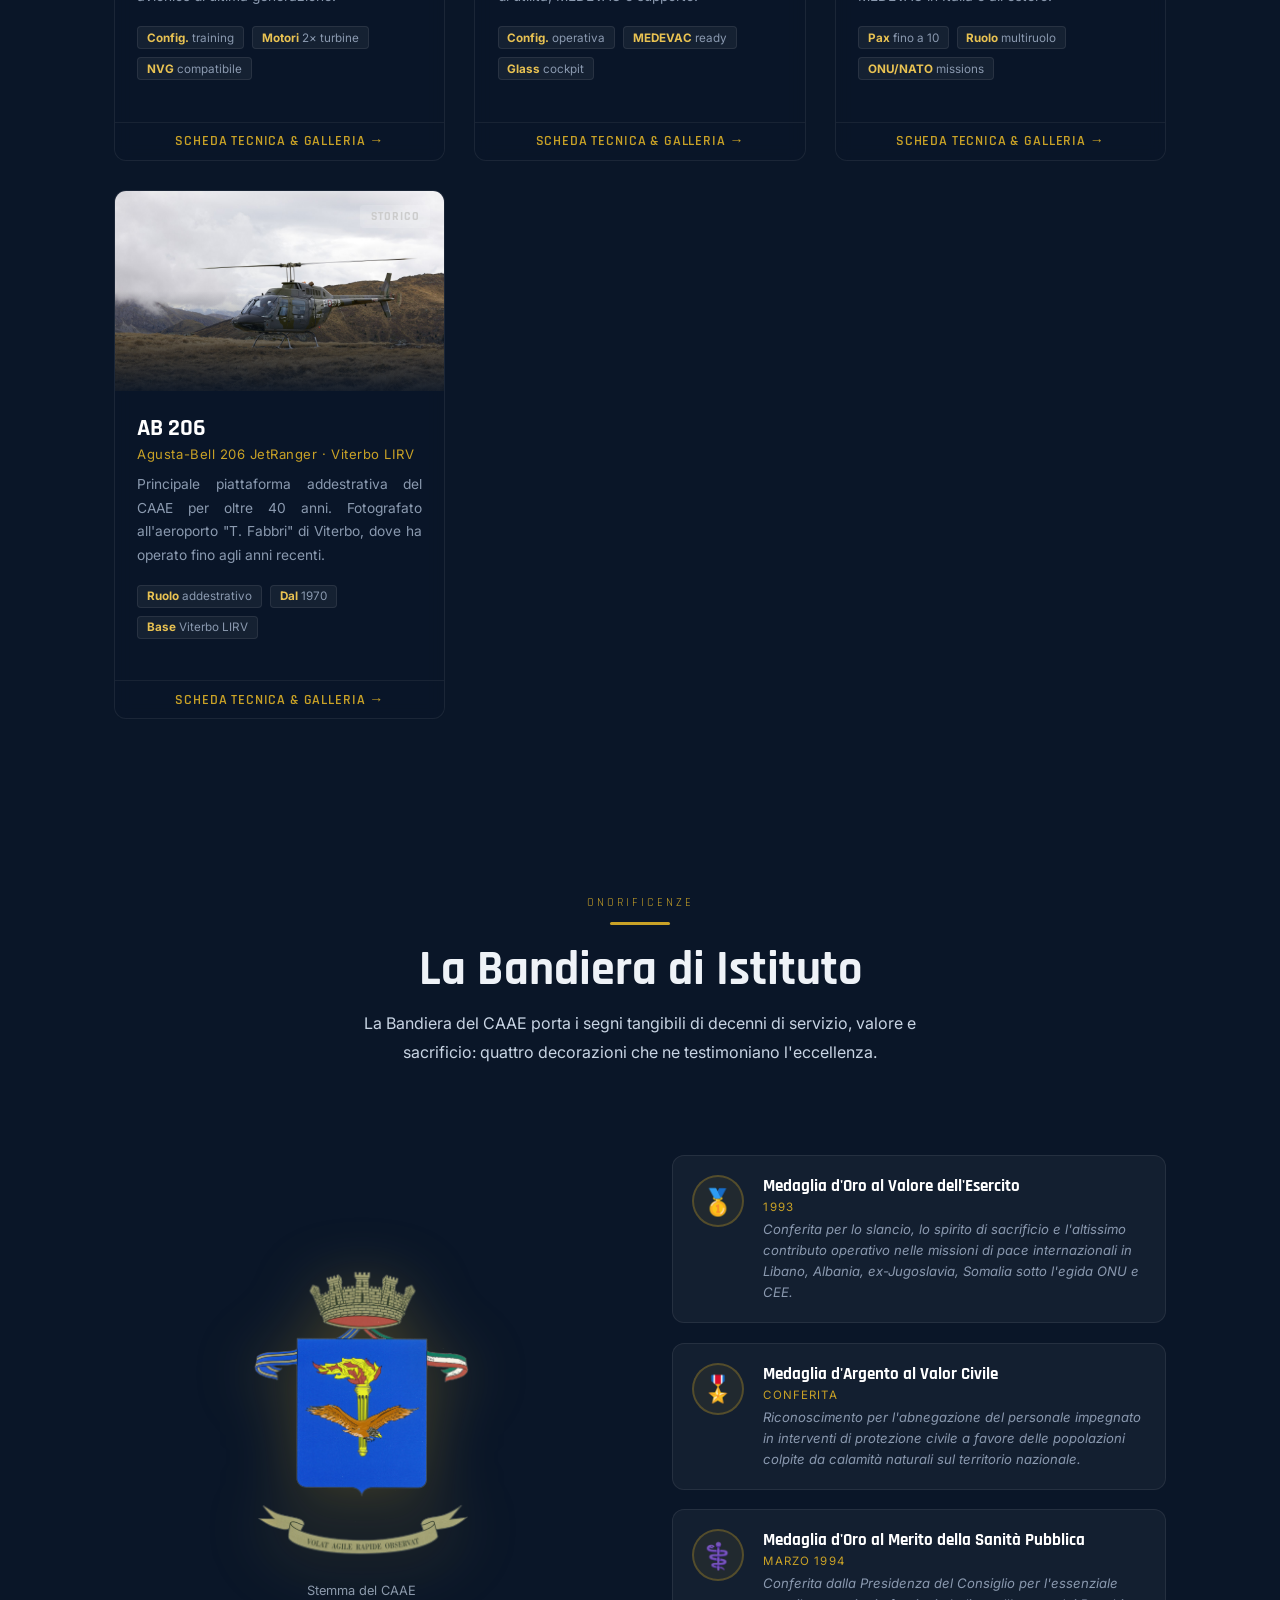
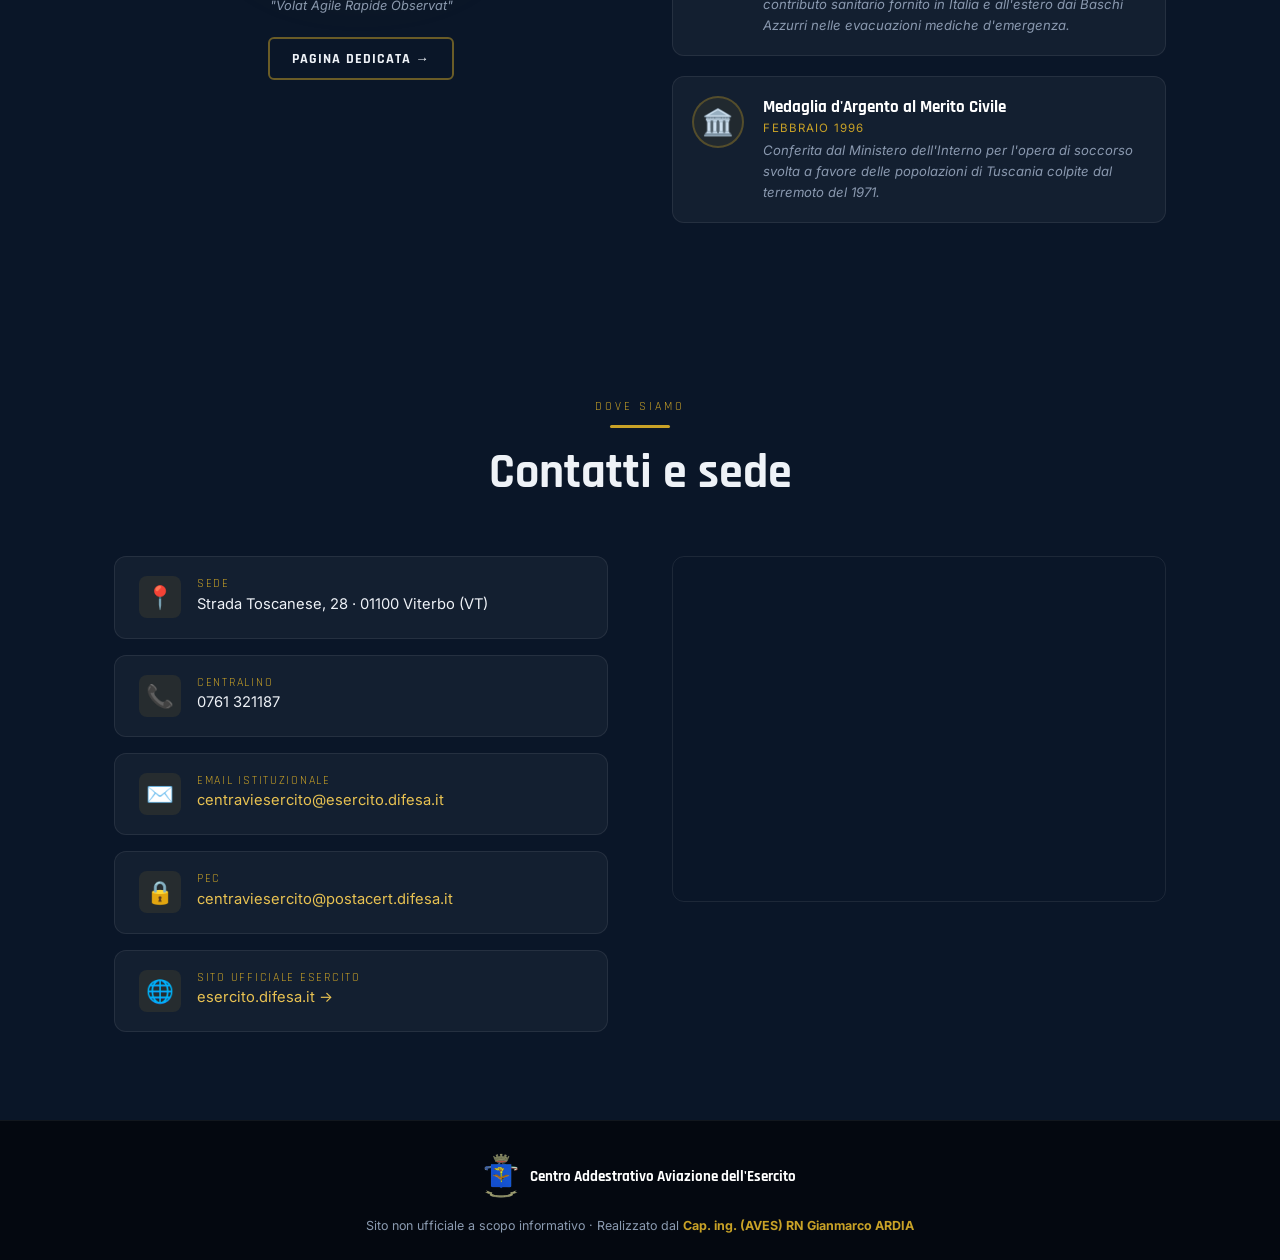
==== commit 13b6ac9a: "Add heraldic stemma favicon across all pages. EOF  Co-authored-by: Cursor <cursoragent@cursor.com>" ====
--- a/index.html
+++ b/index.html
@@ -8,6 +8,9 @@
   <meta name="viewport" content="width=device-width, initial-scale=1.0">
   <meta name="description" content="Centro Addestrativo Aviazione dell'Esercito (CAAE) – Viterbo. Il cuore della formazione dei piloti e degli specialisti dell'Aviazione dell'Esercito Italiano.">
   <title>CAAE – Centro Addestrativo Aviazione dell'Esercito</title>
+  <link rel="icon" href="favicon.ico" sizes="any">
+  <link rel="icon" href="favicon.png" type="image/png" sizes="32x32">
+  <link rel="apple-touch-icon" href="apple-touch-icon.png" sizes="180x180">
   <link rel="preconnect" href="https://fonts.googleapis.com">
   <link rel="preconnect" href="https://fonts.gstatic.com" crossorigin>
   <link href="https://fonts.googleapis.com/css2?family=Rajdhani:wght@400;500;600;700&family=Inter:wght@300;400;500;600&display=swap" rel="stylesheet">
